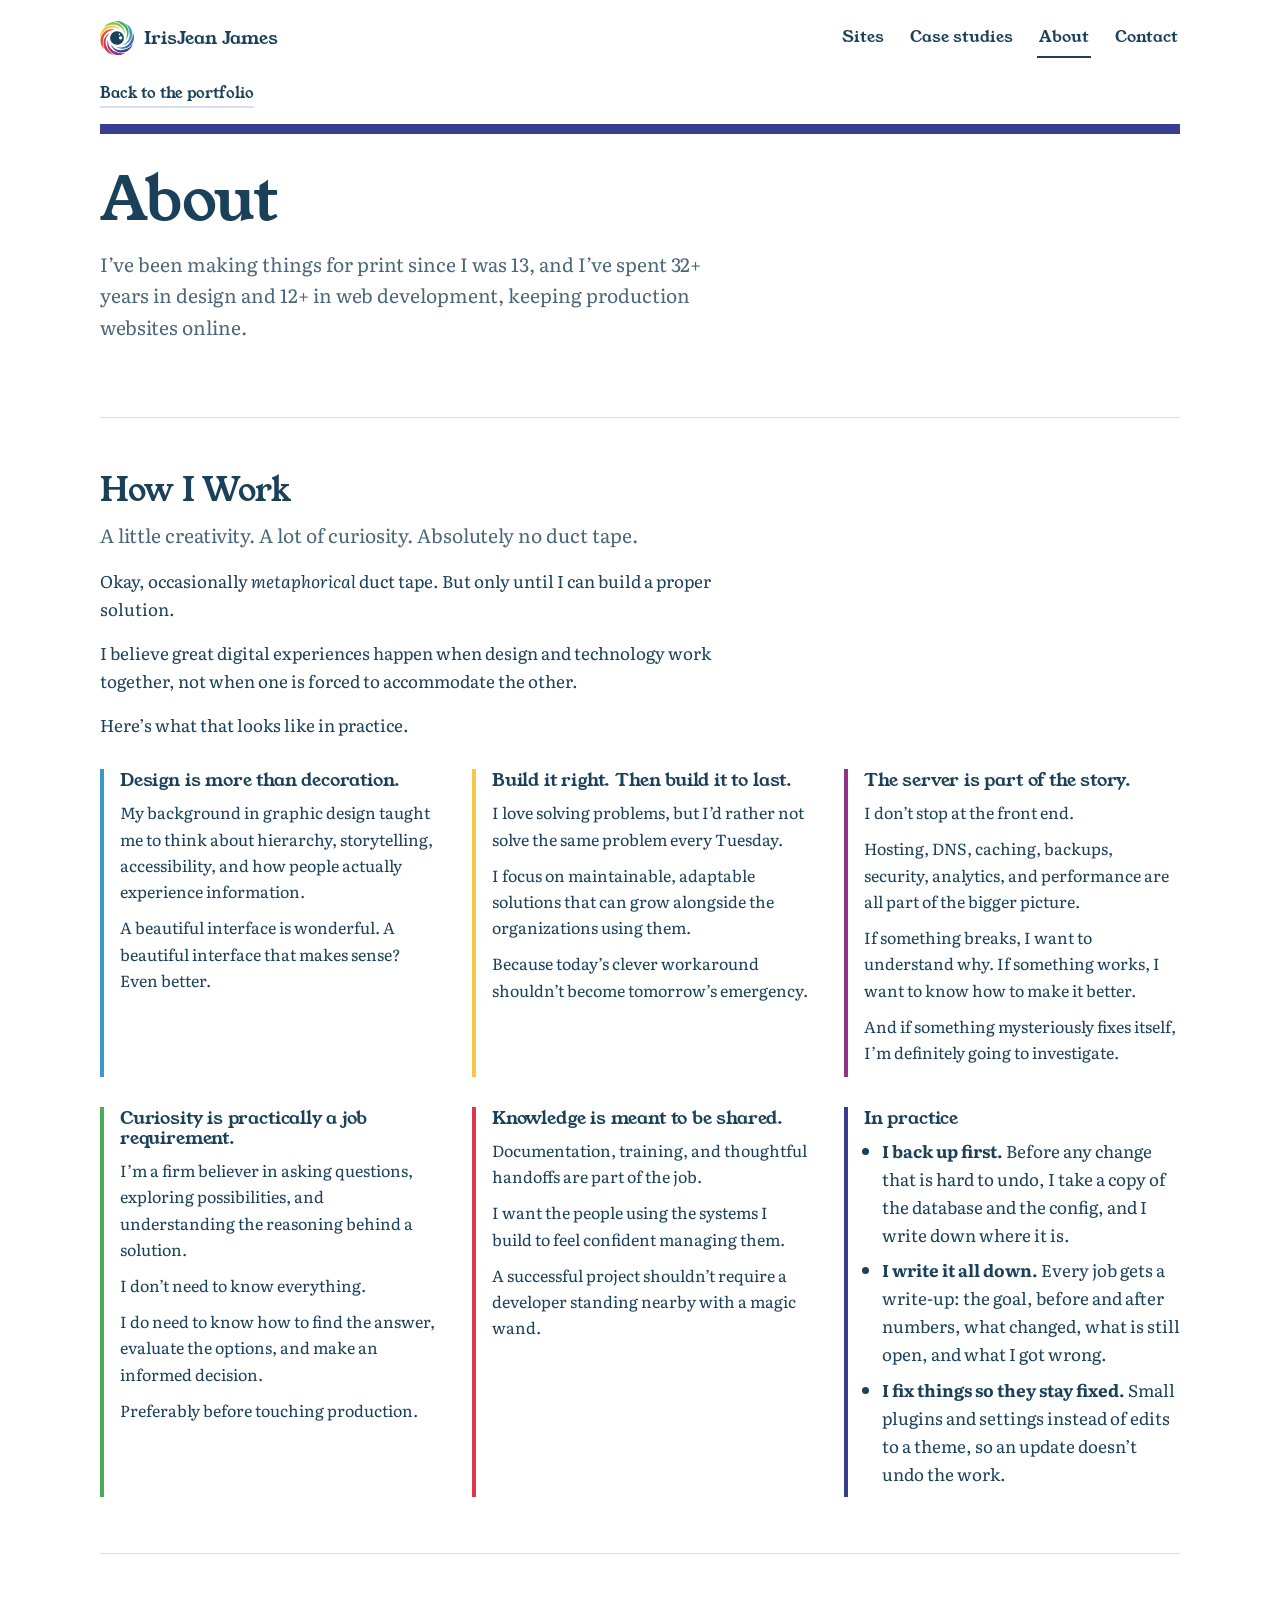
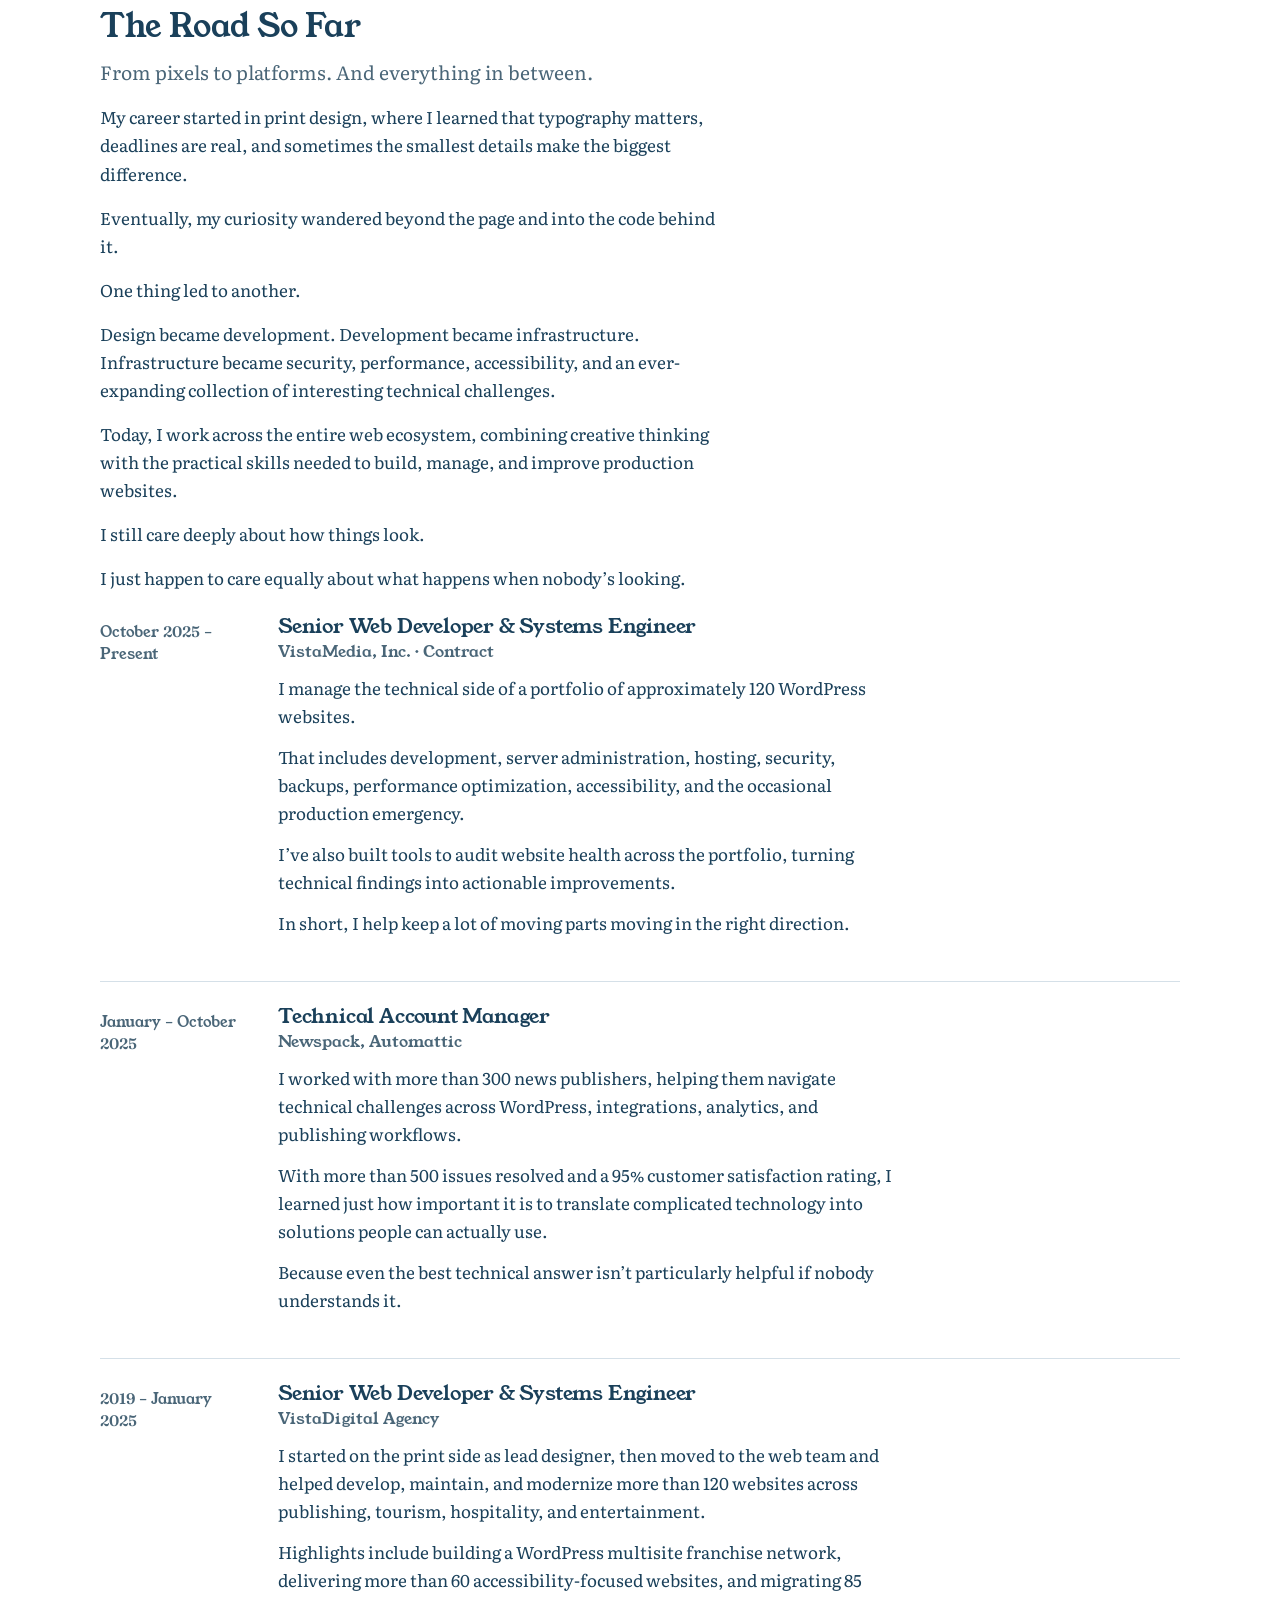
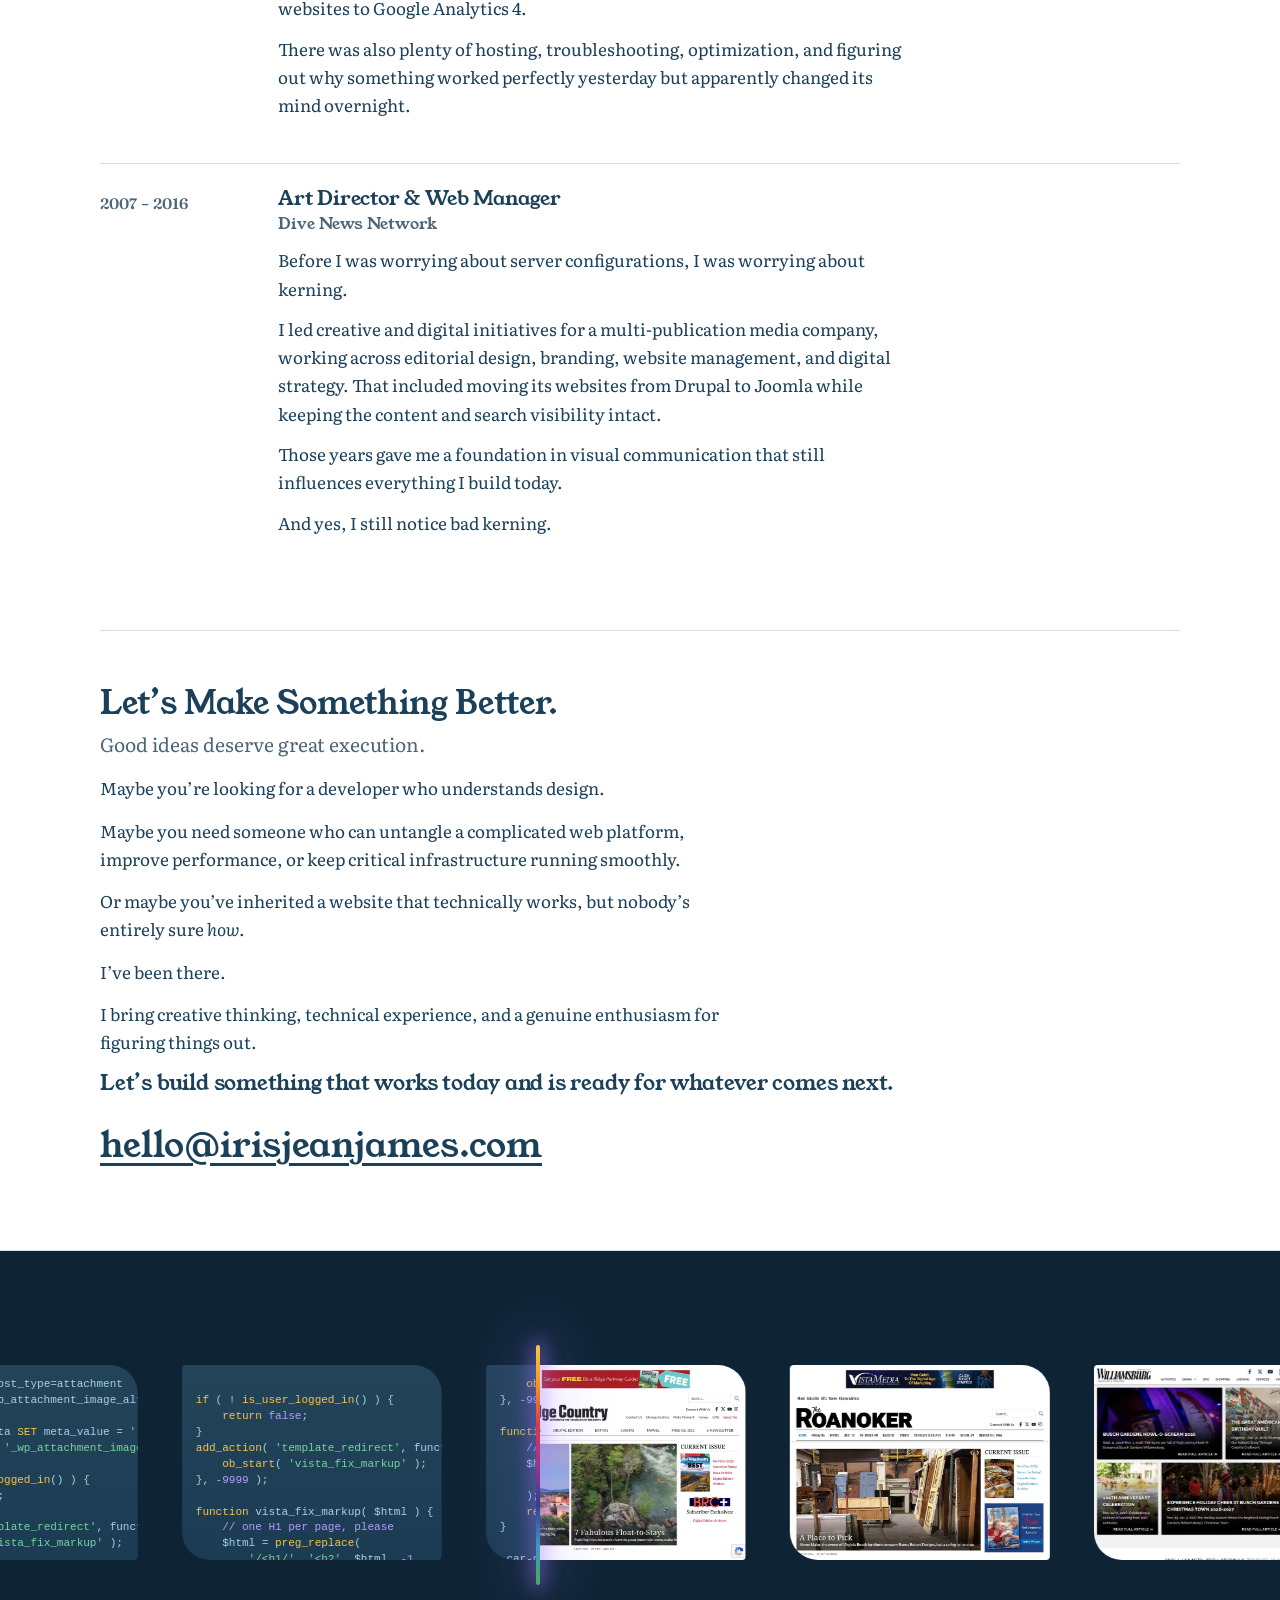
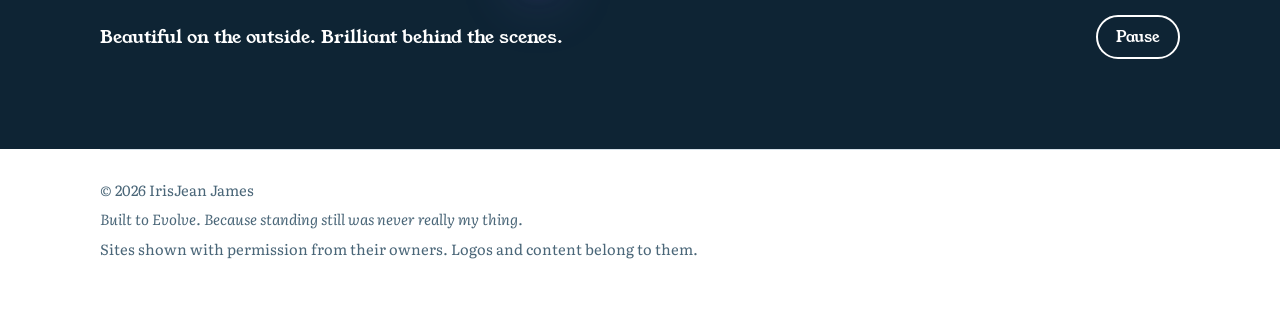
==== about/index.html @ 431369b4 "0.8" ====
<!doctype html>
<html lang="en">
<head>
<meta charset="utf-8">
<meta name="viewport" content="width=device-width,initial-scale=1">
<title>About | IrisJean James</title>
<meta name="description" content="IrisJean James has spent more than 32 years in design and more than 12 in web development. Read how she works and where she’s worked, from newspaper art director to WordPress systems engineer.">
<link rel="icon" href="../assets/logo.svg" type="image/svg+xml">
<link rel="stylesheet" href="../styles.css">
</head>
<body>
<a class="skip" href="#main">Skip to content</a>
<div class="wrap">
  <header class="top">
    <a class="brand" href="../"><img src="../assets/logo.svg" alt="" width="34" height="34">IrisJean James</a>
    <nav class="nav" aria-label="Main">
      <a href="../#work">Sites</a>
      <a href="../#cases">Case studies</a>
      <a href="./" aria-current="page">About</a>
      <a href="#contact">Contact</a>
    </nav>
  </header>
  <main id="main" style="--c:#393d90">
    <a class="crumb" href="../">Back to the portfolio</a>
    <div class="page-hero">
      <h1>About</h1>
      <p class="lede">I’ve been making things for print since I was 13, and I’ve spent 32+ years in design and 12+ in web development, keeping production websites online.</p>
    </div>

    <div class="prose about">
    <section id="how" aria-labelledby="how-h">
      <h2 id="how-h">How I Work</h2>
      <p class="lede">A little creativity. A lot of curiosity. Absolutely no duct tape.</p>
      <p>Okay, occasionally <em>metaphorical</em> duct tape. But only until I can build a proper solution.</p>
      <p>I believe great digital experiences happen when design and technology work together, not when one is forced to accommodate the other.</p>
      <p>Here’s what that looks like in practice.</p>
      <div class="how how-full">
        <div style="--c:#3c98c6"><h3>Design is more than decoration.</h3>
          <p>My background in graphic design taught me to think about hierarchy, storytelling, accessibility, and how people actually experience information.</p>
          <p>A beautiful interface is wonderful. A beautiful interface that makes sense? Even better.</p></div>
        <div style="--c:#f7c848"><h3>Build it right. Then build it to last.</h3>
          <p>I love solving problems, but I’d rather not solve the same problem every Tuesday.</p>
          <p>I focus on maintainable, adaptable solutions that can grow alongside the organizations using them.</p>
          <p>Because today’s clever workaround shouldn’t become tomorrow’s emergency.</p></div>
        <div style="--c:#953189"><h3>The server is part of the story.</h3>
          <p>I don’t stop at the front end.</p>
          <p>Hosting, DNS, caching, backups, security, analytics, and performance are all part of the bigger picture.</p>
          <p>If something breaks, I want to understand why. If something works, I want to know how to make it better.</p>
          <p>And if something mysteriously fixes itself, I’m definitely going to investigate.</p></div>
        <div style="--c:#48ac58"><h3>Curiosity is practically a job requirement.</h3>
          <p>I’m a firm believer in asking questions, exploring possibilities, and understanding the reasoning behind a solution.</p>
          <p>I don’t need to know everything.</p>
          <p>I do need to know how to find the answer, evaluate the options, and make an informed decision.</p>
          <p>Preferably before touching production.</p></div>
        <div style="--c:#d9394f"><h3>Knowledge is meant to be shared.</h3>
          <p>Documentation, training, and thoughtful handoffs are part of the job.</p>
          <p>I want the people using the systems I build to feel confident managing them.</p>
          <p>A successful project shouldn’t require a developer standing nearby with a magic wand.</p></div>
        <div style="--c:#393d90"><h3>In practice</h3>
          <ul><li><strong>I back up first.</strong> Before any change that is hard to undo, I take a copy of the database and the config, and I write down where it is.</li><li><strong>I write it all down.</strong> Every job gets a write-up: the goal, before and after numbers, what changed, what is still open, and what I got wrong.</li><li><strong>I fix things so they stay fixed.</strong> Small plugins and settings instead of edits to a theme, so an update doesn’t undo the work.</li></ul></div>
      </div>
    </section>

    <section id="road" aria-labelledby="road-h">
      <h2 id="road-h">The Road So Far</h2>
      <p class="lede">From pixels to platforms. And everything in between.</p>
      <p>My career started in print design, where I learned that typography matters, deadlines are real, and sometimes the smallest details make the biggest difference.</p>
      <p>Eventually, my curiosity wandered beyond the page and into the code behind it.</p>
      <p>One thing led to another.</p>
      <p>Design became development. Development became infrastructure. Infrastructure became security, performance, accessibility, and an ever-expanding collection of interesting technical challenges.</p>
      <p>Today, I work across the entire web ecosystem, combining creative thinking with the practical skills needed to build, manage, and improve production websites.</p>
      <p>I still care deeply about how things look.</p>
      <p>I just happen to care equally about what happens when nobody’s looking.</p>
      <ol class="exp">
        <li><p class="when">October 2025 – Present</p><div><h3>Senior Web Developer &amp; Systems Engineer</h3><p class="where">VistaMedia, Inc. · Contract</p>
          <p>I manage the technical side of a portfolio of approximately 120 WordPress websites.</p>
          <p>That includes development, server administration, hosting, security, backups, performance optimization, accessibility, and the occasional production emergency.</p>
          <p>I’ve also built tools to audit website health across the portfolio, turning technical findings into actionable improvements.</p>
          <p>In short, I help keep a lot of moving parts moving in the right direction.</p></div></li>
        <li><p class="when">January – October 2025</p><div><h3>Technical Account Manager</h3><p class="where">Newspack, Automattic</p>
          <p>I worked with more than 300 news publishers, helping them navigate technical challenges across WordPress, integrations, analytics, and publishing workflows.</p>
          <p>With more than 500 issues resolved and a 95% customer satisfaction rating, I learned just how important it is to translate complicated technology into solutions people can actually use.</p>
          <p>Because even the best technical answer isn’t particularly helpful if nobody understands it.</p></div></li>
        <li><p class="when">2019 – January 2025</p><div><h3>Senior Web Developer &amp; Systems Engineer</h3><p class="where">VistaDigital Agency</p>
          <p>I started on the print side as lead designer, then moved to the web team and helped develop, maintain, and modernize more than 120 websites across publishing, tourism, hospitality, and entertainment.</p>
          <p>Highlights include building a WordPress multisite franchise network, delivering more than 60 accessibility-focused websites, and migrating 85 websites to Google Analytics 4.</p>
          <p>There was also plenty of hosting, troubleshooting, optimization, and figuring out why something worked perfectly yesterday but apparently changed its mind overnight.</p></div></li>
        <li><p class="when">2007 – 2016</p><div><h3>Art Director &amp; Web Manager</h3><p class="where">Dive News Network</p>
          <p>Before I was worrying about server configurations, I was worrying about kerning.</p>
          <p>I led creative and digital initiatives for a multi-publication media company, working across editorial design, branding, website management, and digital strategy. That included moving its websites from Drupal to Joomla while keeping the content and search visibility intact.</p>
          <p>Those years gave me a foundation in visual communication that still influences everything I build today.</p>
          <p>And yes, I still notice bad kerning.</p></div></li>
      </ol>
    </section>

    <section id="contact" class="contact" aria-labelledby="contact-h">
      <h2 id="contact-h">Let’s Make Something Better.</h2>
      <p class="lede">Good ideas deserve great execution.</p>
      <p>Maybe you’re looking for a developer who understands design.</p>
      <p>Maybe you need someone who can untangle a complicated web platform, improve performance, or keep critical infrastructure running smoothly.</p>
      <p>Or maybe you’ve inherited a website that technically works, but nobody’s entirely sure <em>how</em>.</p>
      <p>I’ve been there.</p>
      <p>I bring creative thinking, technical experience, and a genuine enthusiasm for figuring things out.</p>
      <p class="pull"><strong>Let’s build something that works today and is ready for whatever comes next.</strong></p>
      <a class="mail" href="mailto:hello@irisjeanjames.com">hello@irisjeanjames.com</a>
    </section>
    </div>
  </main>
</div>
<section class="beam" aria-label="Decorative animation: website screenshots turning into code" data-root="../" data-shots="puttputt.com,coastalvirginiamag.com,beacheventsvb.com,virginiabeachhotelassociation.com,oceancity.guide,blueridgecountry.com,theroanoker.com,gowilliamsburg.com">
  <div class="beam-stage" id="beam-stage" aria-hidden="true">
    <canvas id="beam-sparks"></canvas>
    <div class="beam-line" id="beam-line"></div>
  </div>
  <div class="beam-caption">
    <p>Beautiful on the outside. Brilliant behind the scenes.</p>
    <button type="button" id="beam-pp" aria-label="Pause the animation">Pause</button>
  </div>
</section>
<div class="wrap">
  <footer>
    <p>&copy; 2026 IrisJean James</p>
    <p class="closing">Built to Evolve. Because standing still was never really my thing.</p>
    <p>Sites shown with permission from their owners. Logos and content belong to them.</p>
  </footer>
</div>
<script src="../beam.js"></script>
</body>
</html>
---- styles.css ----
@font-face{font-family:"Fraunces";font-style:normal;font-weight:100 900;font-display:swap;src:url("assets/fonts/fraunces.woff2") format("woff2");unicode-range:U+0030-0039,U+002B}
@font-face{font-family:"Young Serif";font-style:normal;font-weight:100 900;font-display:swap;src:url("assets/fonts/young-serif-latin-400-normal.woff2") format("woff2");unicode-range:U+0000-002A,U+002C-002F,U+003A-FFFF}
@font-face{font-family:"Literata";font-style:normal;font-weight:200 900;font-display:swap;src:url("assets/fonts/literata.woff2") format("woff2")}
@font-face{font-family:"Literata";font-style:italic;font-weight:200 900;font-display:swap;src:url("assets/fonts/literata-italic.woff2") format("woff2")}
:root{
  --ink:#1a405a;
  --ink-soft:#4a6678;
  --paper:#ffffff;
  --mist:#eef3f7;
  --line:#d5e0e8;
  --focus:#393d90;
  --max:1120px;
  --display:"Young Serif","Fraunces",Georgia,"Times New Roman",serif;
  --text:"Literata",Georgia,"Times New Roman",serif;
}
*{box-sizing:border-box}
html{scroll-behavior:smooth}
body{margin:0;background:var(--paper);color:var(--ink);font-family:var(--text);font-size:1.0625rem;line-height:1.65}
img,svg{display:block;max-width:100%}
a{color:inherit}
:focus-visible{outline:3px solid var(--focus);outline-offset:3px;border-radius:4px}
.wrap{max-width:var(--max);margin:0 auto;padding:0 20px}
.skip{position:absolute;left:-999px;top:8px;background:var(--ink);color:#fff;padding:8px 14px;border-radius:6px;z-index:10}
.skip:focus{left:8px}

h1,h2,h3{font-family:var(--display);line-height:1.08;letter-spacing:-.01em;margin:0;font-weight:700;font-variation-settings:"opsz" 36}
h1{font-size:clamp(2.3rem,5.4vw,4rem);line-height:1.04}
h2{font-size:clamp(1.8rem,3.6vw,2.6rem);margin-bottom:.6rem}
h3{font-size:1.35rem;letter-spacing:-.01em;font-weight:600}
p{margin:0 0 1rem;max-width:62ch}
.lede{font-size:1.2rem;color:var(--ink-soft)}

.top{display:flex;align-items:center;justify-content:space-between;gap:16px;padding:18px 0}
.brand{display:flex;align-items:center;gap:10px;text-decoration:none;font-family:var(--display);font-weight:700;font-size:1.15rem}
.brand img{width:34px;height:34px}
.nav{display:flex;gap:22px;font-family:var(--display);font-weight:500;font-size:1rem}
.nav a{text-decoration:none;padding:6px 2px;border-bottom:2px solid transparent}
.nav a:hover{border-bottom-color:var(--ink)}

.hero{display:grid;grid-template-columns:1.1fr .9fr;gap:40px;align-items:center;padding:36px 0 72px}
.hero p{margin-top:1.2rem}
.hero .actions{display:flex;flex-wrap:wrap;gap:12px;margin-top:1.6rem}
.btn{font-family:var(--display);font-weight:600;text-decoration:none;padding:12px 20px;border-radius:999px;border:2px solid var(--ink);display:inline-block}
.btn.solid{background:var(--ink);color:#fff}
.btn:hover{background:var(--mist);color:var(--ink)}
.btn.solid:hover{background:var(--mist);color:var(--ink)}
.iris{width:100%;max-width:440px;margin-left:auto}
.iris svg{width:100%;height:auto;overflow:visible}
#petals{transform-box:fill-box;transform-origin:center;animation:bloom 1.2s cubic-bezier(.2,.8,.2,1) both}
#pupil{transition:transform .14s ease-out}
@keyframes bloom{from{transform:rotate(-38deg) scale(.86);opacity:0}to{transform:none;opacity:1}}

section{padding:64px 0;border-top:1px solid var(--line)}
.sec-head{margin-bottom:28px}

.filters{display:flex;flex-wrap:wrap;gap:8px;margin:0 0 22px;padding:0;list-style:none}
.chip{font:600 .95rem var(--display);display:inline-flex;align-items:center;gap:8px;padding:8px 14px;border-radius:999px;border:1.5px solid var(--line);background:var(--paper);color:var(--ink);cursor:pointer}
.chip:hover{border-color:var(--ink)}
.chip[aria-pressed="true"]{background:var(--ink);border-color:var(--ink);color:#fff}
.chip .dot{width:12px;height:12px;border-radius:50%;background:var(--c,var(--ink));border:1.5px solid #fff}
.chip .n{font-weight:400;opacity:.85}
.count{color:var(--ink-soft);font-size:.95rem;margin:0 0 14px}

.wall{display:grid;grid-template-columns:repeat(auto-fill,minmax(210px,1fr));gap:16px;margin:0;padding:0;list-style:none}
.tile{display:block;text-decoration:none;border:1px solid var(--line);border-radius:14px;overflow:hidden;background:var(--paper);transition:border-color .15s,transform .15s}
.tile:hover{border-color:var(--ink);transform:translateY(-2px)}
.shot{position:relative;aspect-ratio:4/3;background:color-mix(in srgb,var(--c) 14%,#fff);display:grid;place-items:center;overflow:hidden}
.shot img{position:absolute;inset:0;width:100%;height:100%;object-fit:cover;object-position:top}
.petal{width:46%;aspect-ratio:1;background:var(--c);border-radius:0 100% 0 100%;display:grid;place-items:center;transform:rotate(var(--r,0deg));font:700 2.2rem var(--display);color:#fff}
.petal span{transform:rotate(calc(var(--r,0deg) * -1))}
.petal.dark{color:var(--ink)}
.meta{padding:10px 14px 13px}
.meta b{display:block;font:600 1rem var(--display);overflow-wrap:anywhere}
.meta small{display:flex;align-items:center;gap:6px;color:var(--ink-soft);font-size:.88rem}
.meta .dot{width:9px;height:9px;border-radius:50%;background:var(--c)}
.note{margin-top:22px;font-size:.92rem;color:var(--ink-soft)}

.case{display:grid;grid-template-columns:1fr 1fr;gap:44px;padding:8px 0 24px}
.case + .case{border-top:1px dashed var(--line);margin-top:28px;padding-top:36px}
.case h3{margin-bottom:.4rem}
.case .kind{display:flex;align-items:center;gap:8px;color:var(--ink-soft);font-size:.95rem;margin-bottom:.8rem}
.case .kind .dot{width:11px;height:11px;border-radius:50%;background:var(--c)}
.case ul{padding-left:1.1rem;margin:0 0 1rem;max-width:60ch}
.case li{margin-bottom:.4rem}
.bars{background:var(--mist);border-radius:16px;padding:22px}
.bars h4{font:600 1rem var(--display);margin:0 0 14px}
.row{margin-bottom:16px}
.row:last-of-type{margin-bottom:6px}
.row .lab{display:flex;justify-content:space-between;font:500 .95rem var(--display);margin-bottom:5px}
.track{height:12px;background:#fff;border-radius:999px;position:relative;overflow:hidden;margin-bottom:4px}
.track i{position:absolute;left:0;top:0;bottom:0;border-radius:999px}
.track .before{background:#b8c6d1;width:var(--b)}
.track .after{background:var(--c);width:var(--a)}
.legend{display:flex;gap:16px;font-size:.88rem;color:var(--ink-soft);margin-top:12px}
.legend span::before{content:"";display:inline-block;width:10px;height:10px;border-radius:50%;margin-right:6px;background:#b8c6d1}
.legend span+span::before{background:var(--c)}
.fine{font-size:.88rem;color:var(--ink-soft);margin:12px 0 0}

.how{display:grid;grid-template-columns:repeat(auto-fit,minmax(240px,1fr));gap:20px;margin-top:8px}
.how div{border-left:4px solid var(--c);padding:2px 0 2px 16px}
.how h3{font-size:1.15rem;margin-bottom:.3rem}
.how p{font-size:1rem;margin:0}

.contact{text-align:left}
.contact a.mail{font:700 clamp(1.4rem,3.5vw,2.2rem) var(--display);text-decoration-thickness:3px;text-underline-offset:6px}
footer{padding:28px 0 48px;color:var(--ink-soft);font-size:.92rem;border-top:1px solid var(--line)}
footer p{max-width:none;margin:0 0 .3rem}

@media (max-width:800px){
  .hero{grid-template-columns:1fr;padding-bottom:48px}
  .iris{max-width:300px;margin:8px auto 0;order:-1}
  .case{grid-template-columns:1fr;gap:22px}
  .nav{gap:14px;font-size:.95rem}
  section{padding:48px 0}
}
@media (prefers-reduced-motion:reduce){
  html{scroll-behavior:auto}
  #petals{animation:none}
  #pupil,.tile{transition:none}
}
.nav a{white-space:nowrap}
@media (max-width:800px){
  .top{flex-wrap:wrap;row-gap:6px}
}

.crumb{display:inline-block;font:500 .95rem var(--display);text-decoration:none;border-bottom:2px solid var(--line);padding-bottom:2px;margin:6px 0 0}
.crumb:hover{border-bottom-color:var(--ink)}
.page-hero{border-top:10px solid var(--c);padding:34px 0 38px;margin-top:16px}
.page-hero h1{font-size:clamp(2.2rem,5.2vw,3.8rem);max-width:18ch}
.page-hero .lede{margin-top:1rem;max-width:58ch}
.facts{display:grid;grid-template-columns:repeat(auto-fit,minmax(240px,1fr));gap:18px 36px;margin:0 0 8px;padding:22px 0;border-top:1px solid var(--line);border-bottom:1px solid var(--line)}
.facts dt{font:600 .95rem var(--display);color:var(--ink-soft);margin:0 0 2px}
.facts dd{margin:0;font-size:1rem;line-height:1.5}
.prose{padding:8px 0 24px}
.prose section{padding:34px 0 0;border:0}
.prose h2{font-size:clamp(1.5rem,3vw,2rem);margin-bottom:.7rem}
.prose ul{padding-left:1.2rem;max-width:62ch}
.prose li{margin-bottom:.45rem}
.prose .bars{margin:22px 0}
table.grades{width:100%;border-collapse:collapse;margin:18px 0 6px;font-size:1rem}
table.grades caption{text-align:left;font:600 1rem var(--display);padding-bottom:8px}
table.grades th,table.grades td{padding:9px 10px;text-align:left;border-bottom:1px solid var(--line)}
table.grades th{font:600 .95rem var(--display);color:var(--ink-soft)}
table.grades td.n,table.grades th.n{text-align:right;font-variant-numeric:tabular-nums}
.tiles{display:grid;grid-template-columns:repeat(auto-fill,minmax(200px,1fr));gap:14px;margin:18px 0 0;padding:0;list-style:none}
.pager{display:flex;justify-content:space-between;gap:20px;flex-wrap:wrap;margin:48px 0 0;padding-top:24px;border-top:1px solid var(--line);font:600 1.05rem var(--display)}
.pager a{text-decoration:none;border-bottom:2px solid var(--line)}
.pager a:hover{border-bottom-color:var(--ink)}
.casecards{display:grid;grid-template-columns:repeat(auto-fit,minmax(300px,1fr));gap:20px}
.casecard{display:block;text-decoration:none;border:1px solid var(--line);border-top:10px solid var(--c);border-radius:14px;padding:22px 22px 24px;background:var(--paper);transition:border-color .15s,transform .15s}
.casecard:hover{border-color:var(--ink);border-top-color:var(--c);transform:translateY(-2px)}
.casecard h3{font-size:1.5rem;margin:.3rem 0 .6rem}
.casecard p{margin:0 0 .9rem;max-width:none}
.casecard .go{font:600 1rem var(--display);border-bottom:2px solid var(--c);padding-bottom:1px}
.casecard .kind{display:flex;align-items:center;gap:8px;color:var(--ink-soft);font-size:.95rem}
.casecard .kind .dot{width:11px;height:11px;border-radius:50%;background:var(--c)}
@media (prefers-reduced-motion:reduce){.casecard{transition:none}}
.prose ul.tiles{max-width:none;padding-left:0}
h1,h2{font-variation-settings:"opsz" 36}

/* Screenshot tiles: leaf crop that grows into a squircle on hover */
.tile .shot{margin:10px 10px 0;border-radius:4px 64px 4px 64px;transition:border-radius .4s cubic-bezier(.2,.8,.2,1)}
.tile:hover .shot,.tile:focus-visible .shot{border-radius:30px}
@supports (corner-shape:squircle){
  .tile:hover .shot,.tile:focus-visible .shot{corner-shape:squircle;border-radius:44px}
}
@media (prefers-reduced-motion:reduce){.tile .shot{transition:none}}

/* At-a-glance numbers (home hero) */
.stats{display:grid;grid-template-columns:repeat(auto-fit,minmax(130px,1fr));gap:14px 22px;margin:2rem 0 0;padding:1.2rem 0 0;border-top:1px solid var(--line);list-style:none;max-width:560px}
.stats b{display:block;font:700 clamp(1.7rem,3.2vw,2.3rem)/1 var(--display);font-variation-settings:"opsz" 36;letter-spacing:-.01em}
.stats span{display:block;margin-top:.3rem;font-size:.9rem;line-height:1.3;color:var(--ink-soft)}

/* Experience */
.exp{list-style:none;margin:8px 0 0;padding:0}
.exp li{display:grid;grid-template-columns:150px 1fr;gap:6px 28px;padding:22px 0;border-top:1px solid var(--line)}
.exp li:first-child{border-top:0;padding-top:8px}
.exp .when{margin:0;font:600 .95rem var(--display);color:var(--ink-soft);padding-top:.3rem}
.exp h3{font-size:1.25rem;margin:0}
.exp .where{margin:.15rem 0 .6rem;font:500 1rem var(--display);color:var(--ink-soft)}
.exp p:last-child{margin:0;max-width:64ch}
@media (max-width:800px){.exp li{grid-template-columns:1fr}}
.hero>*{min-width:0}
@media (max-width:800px){.nav{flex-wrap:wrap;row-gap:2px}}
.stats{grid-template-columns:repeat(4,1fr);max-width:600px}
@media (max-width:560px){.stats{grid-template-columns:repeat(2,1fr)}}

/* Centered card text */
.meta{text-align:center}
.meta small{justify-content:center}
.casecard{text-align:center}
.casecard .kind{justify-content:center}

/* Home hero copy, About page, markdown extras */
.sr{position:absolute;width:1px;height:1px;overflow:hidden;clip:rect(0 0 0 0);white-space:nowrap}
code{font-family:ui-monospace,SFMono-Regular,Menlo,monospace;font-size:.88em;background:var(--mist);padding:.1em .35em;border-radius:5px}
.hero .eyebrow{margin:0 0 .8rem;font:600 .9rem var(--display);letter-spacing:.09em;text-transform:uppercase;color:var(--ink-soft)}
.hero .tagline{margin:.7rem 0 0;font:500 clamp(1.25rem,2.4vw,1.7rem)/1.25 var(--display);color:var(--ink-soft);max-width:30ch}
.hero .hero-copy{margin-top:1.5rem}
.hero .hero-copy p{margin:0 0 .85rem}
.hero .hero-copy p:first-child{font:600 1.15rem var(--display)}
.pull{font:650 1.3rem/1.25 var(--display);letter-spacing:-.01em}
.hero .stats-note{margin:1rem 0 0;font-size:.95rem;color:var(--ink-soft)}
.stats{max-width:640px}
p.sub{font:500 1.2rem/1.3 var(--display);color:var(--ink-soft)}
.sec-head p.sub{margin-top:.2rem}
.sec-head .lede+p{margin-top:.8rem}
.casecard p{font-size:1rem;margin:0 auto .8rem}
.casecard p.tag{font:600 1.1rem/1.3 var(--display);margin-bottom:.9rem}
.more{margin-top:26px}
.how p{margin:0 0 .6rem}
.how-full{grid-template-columns:repeat(auto-fit,minmax(300px,1fr));gap:30px 36px;margin-top:30px}
.how-full h3{margin-bottom:.5rem}
.how-full ul{padding-left:1.1rem;margin:0}
.nav a[aria-current]{border-bottom-color:var(--ink)}
footer .closing{font-style:italic}
.prose.about section{padding:56px 0 0;margin-top:56px;border-top:1px solid var(--line)}
.prose.about section:first-child{margin-top:12px}
.prose.about .exp li{padding:24px 0}
.prose.about .exp li:first-child{padding-top:8px}
.prose.about .exp li>div p{margin:0 0 .8rem}
.prose.about .exp .where{margin:.15rem 0 .7rem}
.prose .contact h2{margin-bottom:.4rem}
.contact p{margin-bottom:.9rem}
.contact .mail{display:inline-block;margin-top:.6rem}
@media (max-width:600px){table.grades{display:block;overflow-x:auto;max-width:100%}}

/* Figures and buttons inside case studies */
.prose .actions{display:flex;flex-wrap:wrap;gap:12px;margin:18px 0 26px}
.fig.cover img{border-radius:4px 28px 4px 28px}
.fig.cover:hover img{border-radius:14px}
.figs{display:grid;grid-template-columns:repeat(auto-fill,minmax(300px,1fr));gap:26px 22px;margin:26px 0 8px;align-items:start}
.fig{margin:0}
.fig img{width:100%;height:auto;border-radius:4px 64px 4px 64px;border:1px solid var(--line);transition:border-radius .4s cubic-bezier(.2,.8,.2,1)}
.fig:hover img{border-radius:30px}
@supports (corner-shape:squircle){.fig:hover img{corner-shape:squircle;border-radius:44px}}
.fig figcaption{margin-top:.6rem;font-size:.92rem;line-height:1.4;color:var(--ink-soft);text-align:center}
@media (prefers-reduced-motion:reduce){.fig img{transition:none}}

/* carousel */

.car-wrap{position:relative;margin-top:1.4rem}
.car-stage{position:relative;aspect-ratio:16/9;min-height:440px;max-height:640px;width:100%;overflow:hidden;background:var(--ink);border-radius:4px 64px 4px 64px;isolation:isolate}
.car-slide{position:absolute;inset:0;visibility:hidden;opacity:0;transition:opacity .8s ease,visibility 0s linear .8s}
.car-slide.on{visibility:visible;opacity:1;transition:opacity .8s ease,visibility 0s}
.car-slide img{position:absolute;inset:0;width:100%;height:100%;object-fit:cover;object-position:top left;transform:scale(1.06);transition:transform 6s ease-out}
.car-slide.on img{transform:scale(1)}
.car-slide::after{content:"";position:absolute;inset:0;background:linear-gradient(90deg,rgba(14,36,52,.78) 0%,rgba(14,36,52,.35) 42%,rgba(14,36,52,0) 70%)}

.car-panel{position:absolute;z-index:2;left:clamp(16px,3vw,40px);bottom:clamp(16px,3vw,40px);width:min(460px,calc(100% - 32px));background:#16384f;color:#fff;border-radius:4px 40px 4px 40px;padding:26px 28px 24px;box-shadow:0 18px 40px rgba(14,36,52,.35)}
.car-panel .car-kick{font-size:.85rem;letter-spacing:.08em;text-transform:uppercase;margin:0 0 .5rem;color:#cfe3f0}
.car-panel h3{font-size:clamp(1.35rem,2.4vw,1.8rem);line-height:1.12;color:#fff;margin-bottom:.6rem}
.car-panel p.car-d{margin:0 0 1.1rem;font-size:1rem;line-height:1.55;color:#fff}
.car-panel .car-row{display:flex;flex-wrap:wrap;gap:10px}
.car-panel .btn{border-color:#fff;color:#fff;padding:10px 18px;font-size:.95rem}
.car-panel .btn.solid{background:#fff;color:#16384f}
.car-panel .btn:hover{background:var(--mist);color:#16384f}

.car-thumbs{position:absolute;z-index:2;right:clamp(12px,2vw,28px);top:50%;transform:translateY(-50%);width:270px;display:flex;flex-direction:column;gap:6px;margin:0;padding:10px;list-style:none;background:rgba(14,36,52,.84);backdrop-filter:blur(6px);border-radius:4px 34px 4px 34px}
.car-thumbs li{position:relative;z-index:1;margin:0}
.car-thumbs li.car-hl-li{position:absolute;inset:0;z-index:0;pointer-events:none}
.car-hl{position:absolute;left:0;top:0;width:0;height:0;background:#fff;border-top:5px solid var(--c,#fff);border-radius:4px 24px 4px 24px;box-shadow:0 6px 26px 6px rgba(0,0,0,.25);opacity:0;transition:transform .35s cubic-bezier(.4,0,.2,1),width .35s,height .35s,opacity .25s,border-color .35s}
.car-hl.on{opacity:1}
.car-thumbs button{display:flex;align-items:center;gap:12px;width:100%;padding:8px;border:0;background:transparent;color:#fff;text-align:left;cursor:pointer;border-radius:4px 20px 4px 20px;font:600 .98rem/1.2 var(--display);transition:color .3s}
.car-thumbs button img{width:76px;height:57px;flex:none;object-fit:cover;object-position:top left;border-radius:4px 14px 4px 14px}
.car-thumbs li.hot button{color:#16384f}
.car-thumbs button:focus-visible{outline:3px solid #fff;outline-offset:-3px}
.car-thumbs li.hot button:focus-visible{outline-color:#393d90}

.car-bar{display:flex;align-items:center;gap:14px;margin-top:16px}
.car-bar button{font-family:var(--display);font-weight:600;font-size:.95rem;color:var(--ink);background:#fff;border:2px solid var(--ink);border-radius:999px;min-width:44px;min-height:44px;padding:0 16px;cursor:pointer}
.car-bar button:hover{background:var(--mist)}
.car-count{font-family:var(--display);font-variant-numeric:lining-nums;min-width:4.5ch}
.car-prog{flex:1;height:6px;background:var(--line);border-radius:6px;overflow:hidden}
.car-prog i{display:block;height:100%;width:0;background:var(--ink)}
.car-prog i.run{animation:carfill var(--dur,7s) linear forwards}
@keyframes carfill{to{width:100%}}

@media (max-width:800px){
  .car-stage{aspect-ratio:auto;min-height:0;max-height:none;height:auto;border-radius:4px 40px 4px 40px;background:#16384f}
  .car-slide{position:relative;display:none;visibility:visible;opacity:1}
  .car-slide.on{display:block}
  .car-slide img{position:relative;height:auto;aspect-ratio:4/3;transform:none}
  .car-slide::after{display:none}
  .car-panel{position:relative;left:auto;bottom:auto;width:auto;border-radius:0;box-shadow:none;padding:22px 20px}
  .car-thumbs{position:relative;right:auto;top:auto;transform:none;flex-direction:row;gap:2px;padding:6px 10px 20px;justify-content:center;width:auto;background:transparent;backdrop-filter:none;border-radius:0}
  .car-thumbs button{width:auto;padding:6px;border-radius:4px 12px 4px 12px}
  .car-thumbs button img{width:46px;height:35px}
  .car-rail-name{display:none}
  .car-hl{border-radius:4px 14px 4px 14px}
  .car-panel .car-row{flex-direction:column}
  .car-panel .btn{text-align:center}
}
@media (prefers-reduced-motion:reduce){
  .car-hl,.car-thumbs button{transition:none}
  .car-slide,.car-slide.on{transition:none}
  .car-slide img,.car-slide.on img{transition:none;transform:none}
  .car-prog i.run{animation:none}
}

/* footer beam */
.beam{position:relative;background:#0e2434;color:#fff;overflow:hidden;margin-top:56px}
.beam-stage{position:relative;height:300px;max-width:1600px;margin:0 auto}
.beam-tile{position:absolute;top:50px;left:0;width:260px;height:195px;border-radius:4px 28px 4px 28px;overflow:hidden;will-change:transform;background:#16384f}
.beam-face,.beam-code{position:absolute;inset:0}
.beam-face img{width:100%;height:100%;object-fit:cover;object-position:top left}
.beam-code{background:linear-gradient(180deg,rgba(255,255,255,.06),rgba(255,255,255,.02));padding:12px 14px;font:11px/1.45 ui-monospace,SFMono-Regular,Menlo,Consolas,monospace;white-space:pre;color:#a8d4ee;overflow:hidden}
.beam-code b{color:#f7c948;font-weight:400}
.beam-code i{color:#b5a1ff;font-style:normal}
.beam-code u{color:#7ad7a1;text-decoration:none}
.beam-line{position:absolute;top:30px;bottom:30px;width:4px;margin-left:-2px;border-radius:4px;background:linear-gradient(180deg,#f7c948,#f7941d,#d9394f,#a0338f,#393d90,#3c98c6,#48ac58);box-shadow:0 0 18px 4px rgba(155,120,255,.55),0 0 60px 14px rgba(155,120,255,.25)}
#beam-sparks{position:absolute;inset:0;width:100%;height:100%;pointer-events:none}
.beam-caption{position:relative;z-index:2;max-width:var(--max);margin:0 auto;padding:0 20px 26px;display:flex;align-items:center;justify-content:space-between;gap:18px;flex-wrap:wrap}
.beam-caption p{margin:0;font-family:var(--display);font-size:1.15rem;color:#fff;max-width:none}
.beam-caption button{font-family:var(--display);font-weight:600;font-size:.95rem;color:#fff;background:transparent;border:2px solid #fff;border-radius:999px;min-height:44px;padding:0 18px;cursor:pointer}
.beam-caption button:hover{background:#fff;color:#0e2434}
@media (max-width:700px){
  .beam-stage{height:230px}
  .beam-tile{width:170px;height:128px;top:40px;border-radius:4px 20px 4px 20px}
  .beam-code{font-size:8px;padding:8px 9px}
}
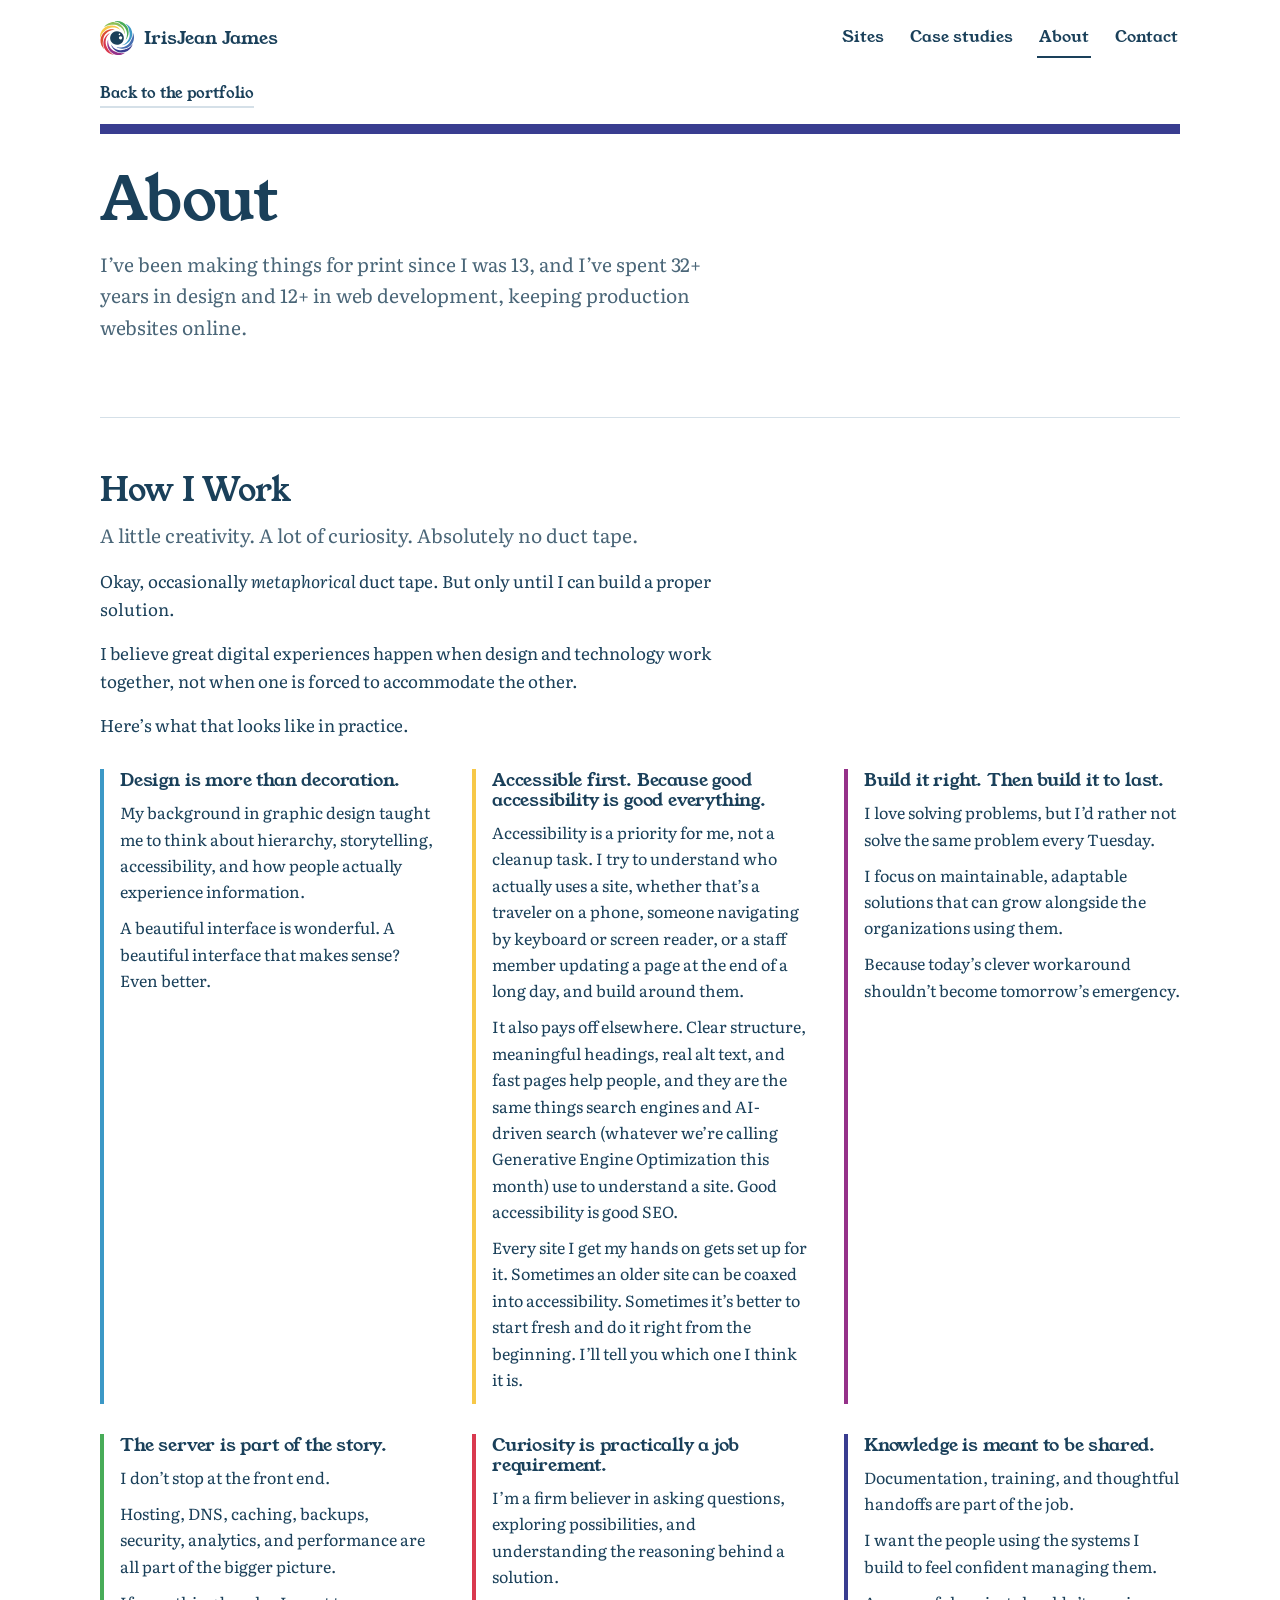
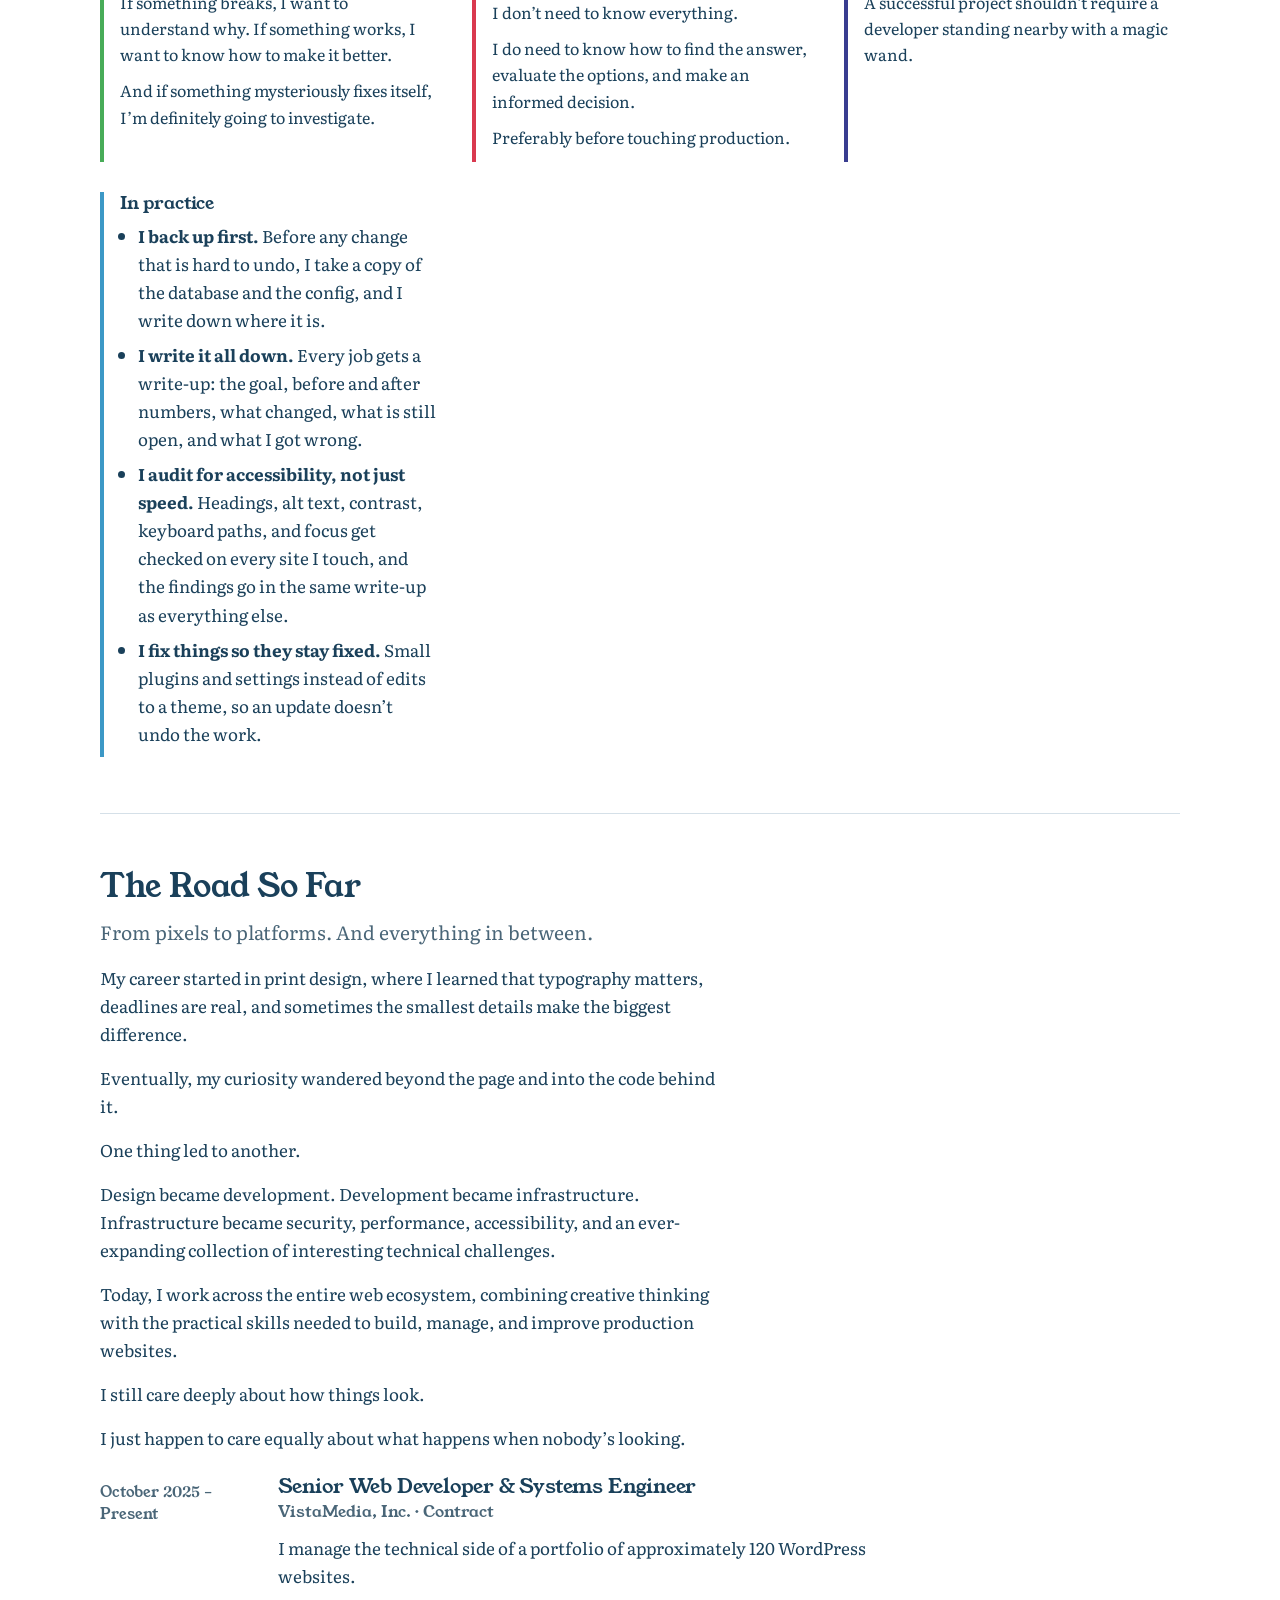
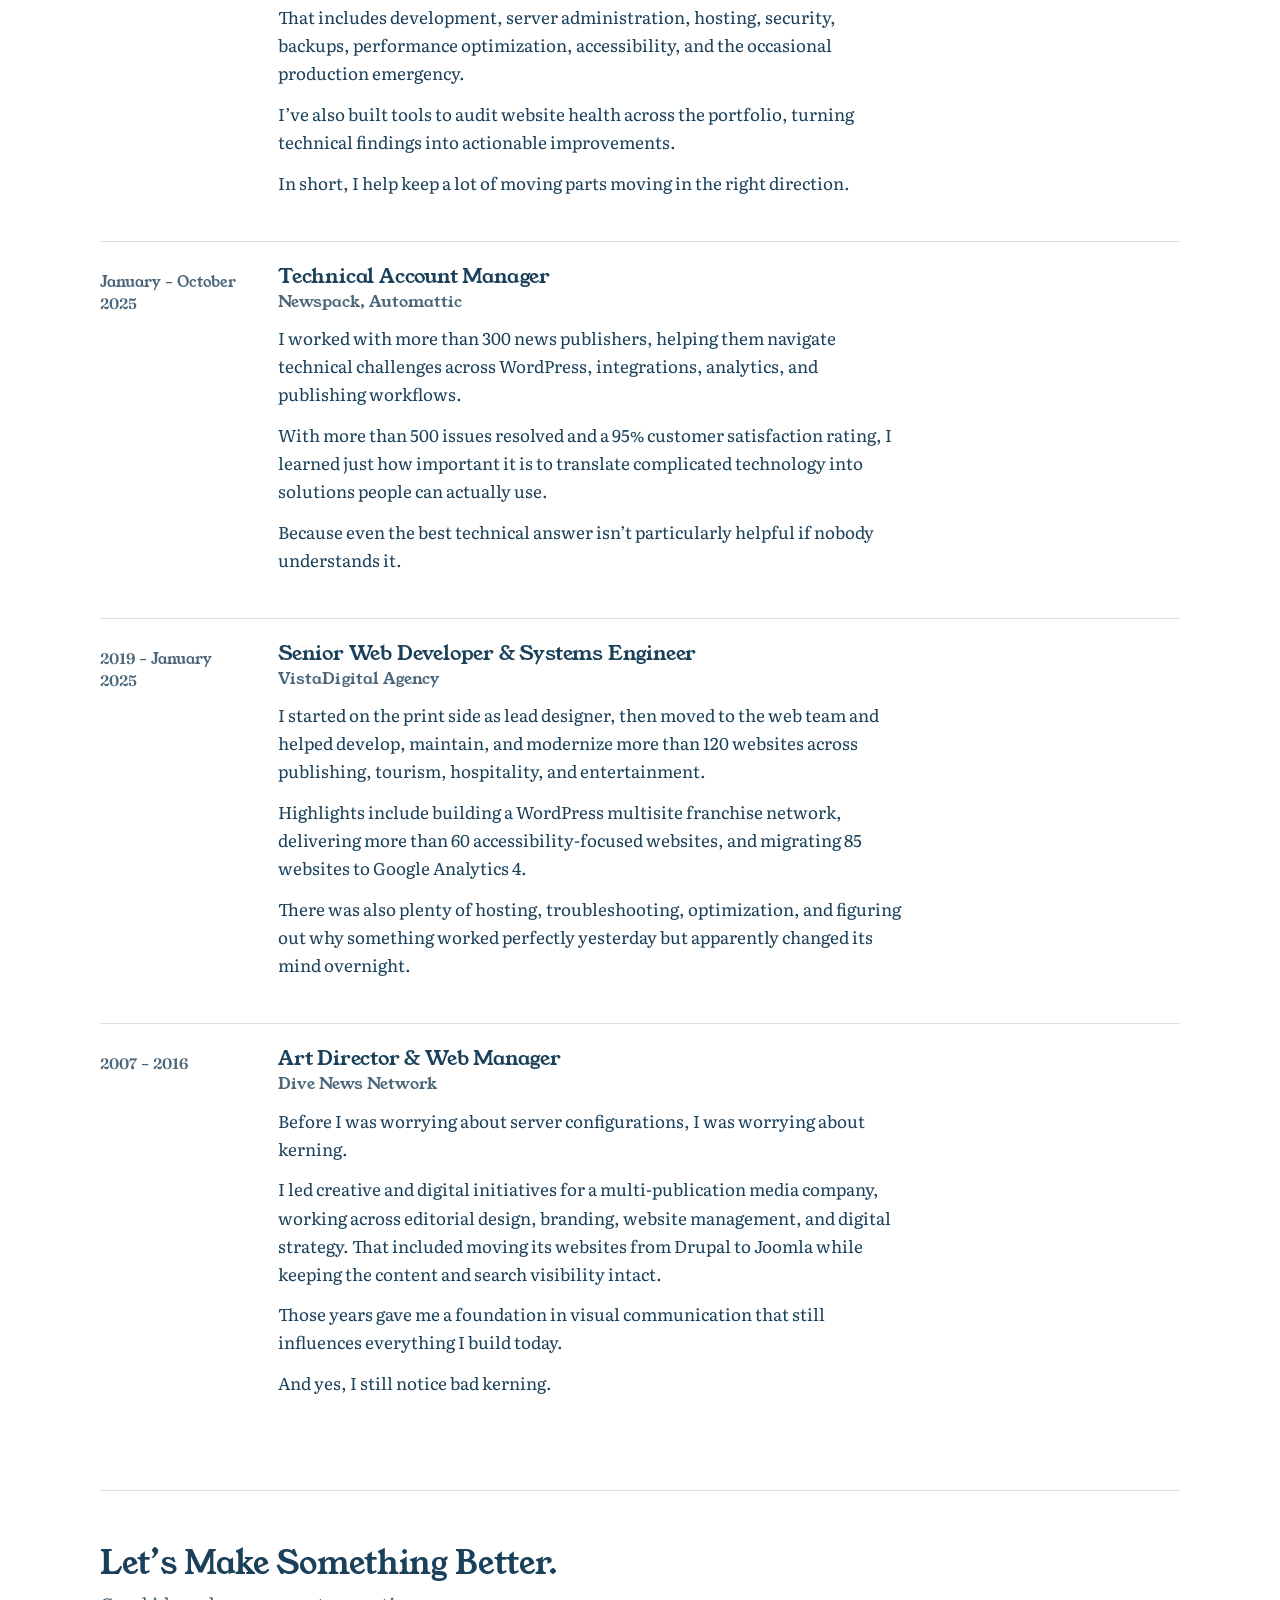
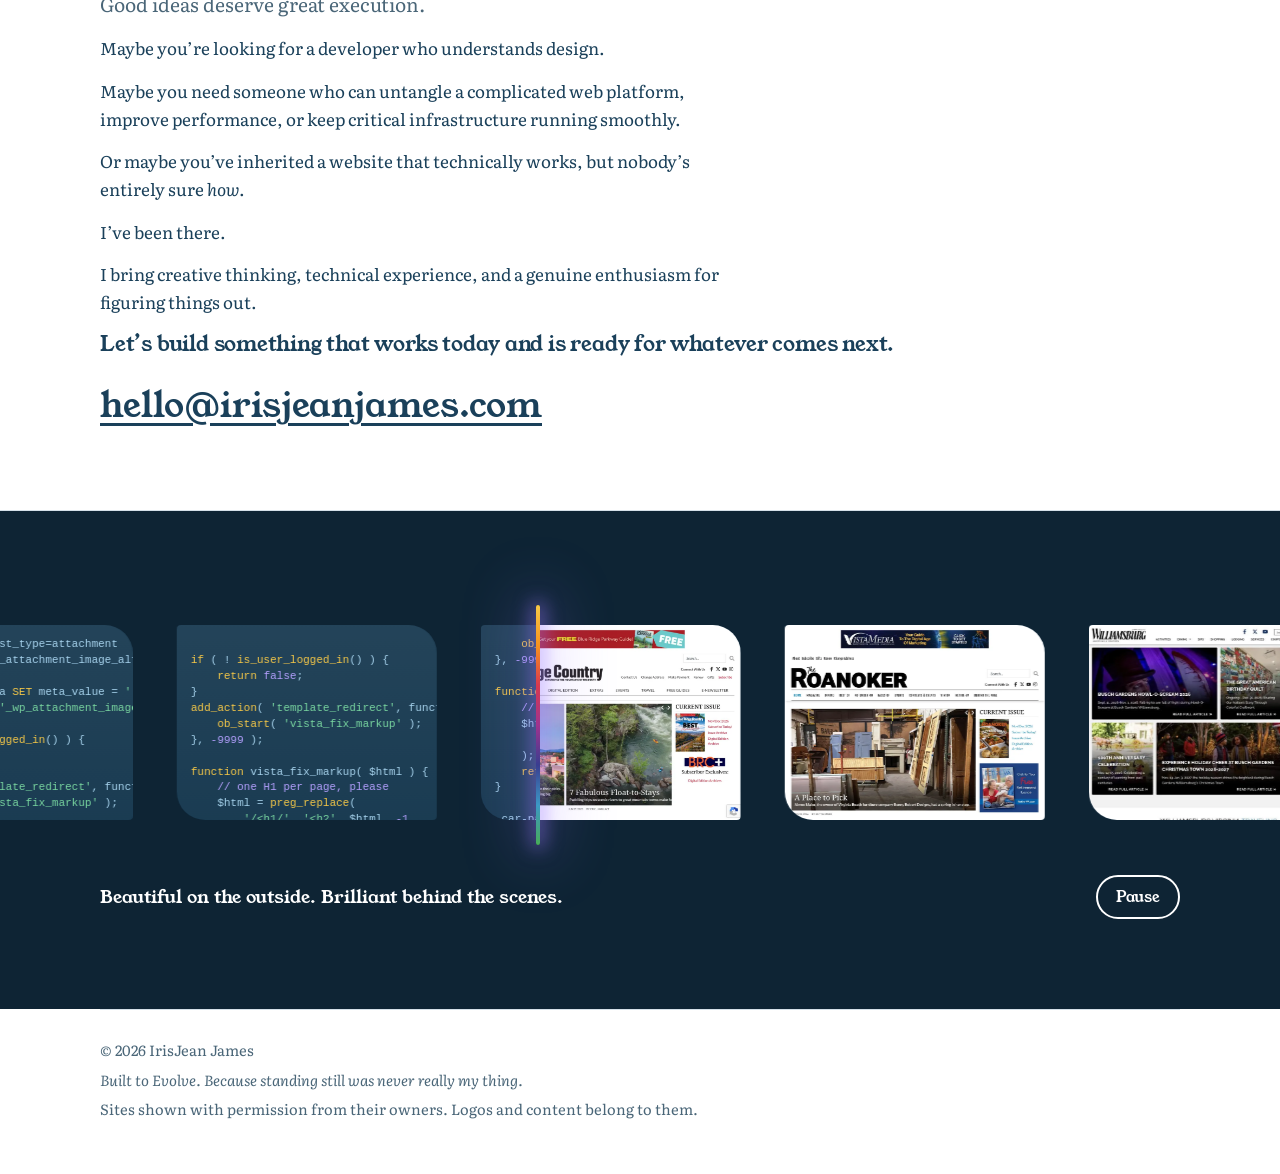
==== commit 0a5af294: "0.81" ====
--- a/about/index.html
+++ b/about/index.html
@@ -6,9 +6,71 @@
 <title>About | IrisJean James</title>
 <meta name="description" content="IrisJean James has spent more than 32 years in design and more than 12 in web development. Read how she works and where she’s worked, from newspaper art director to WordPress systems engineer.">
 <link rel="icon" href="../assets/logo.svg" type="image/svg+xml">
+<script>(function(){try{if(!sessionStorage.getItem('iris-intro')&&!matchMedia('(prefers-reduced-motion: reduce)').matches)document.documentElement.className+=' intro-on'}catch(e){}})()</script>
 <link rel="stylesheet" href="../styles.css">
 </head>
 <body>
+<div id="intro" aria-hidden="true"><div class="intro-logo"><svg role="presentation" focusable="false" xmlns="http://www.w3.org/2000/svg" viewBox="0 0 250.24 250">
+  <defs>
+    <style>
+      .cls-1 {
+        fill: #456caf;
+      }
+
+      .cls-2 {
+        fill: #d9394f;
+      }
+
+      .cls-3 {
+        fill: #8ec057;
+      }
+
+      .cls-4 {
+        fill: #f7c848;
+      }
+
+      .cls-5 {
+        fill: #3c98c6;
+      }
+
+      .cls-6 {
+        fill: #1a405a;
+      }
+
+      .cls-7 {
+        fill: #953189;
+      }
+
+      .cls-8 {
+        fill: #393d90;
+      }
+
+      .cls-9 {
+        fill: #48ac58;
+      }
+
+      .cls-10 {
+        fill: #dc4d34;
+      }
+    </style>
+  </defs>
+  <g>
+    <g>
+      <g id="ipetals">
+        <path class="cls-4" d="M150.19,66.52c-.86-.44-1.85-.74-2.59-1.33-7.91-6.33-16.7-10.98-26.34-14.08-10.55-3.38-21.34-4.34-32.32-3.53-7.28.53-14.35,2.11-21.15,4.8-3.48,1.38-7.01,2.68-10.29,4.46-6.91,3.75-13.29,8.27-18.89,13.87-2.27,2.27-4.88,4.16-7.23,6.35-3.31,3.07-6.78,6.02-9.68,9.45-3.57,4.21-6.94,8.67-9.8,13.39-2.67,4.38-4.68,9.16-6.74,13.87-1.22,2.79-1.97,5.81-2.96,8.7-.14.43-.47.79-.71,1.18-.17,0-.33.03-.5.03-.29-.97-.81-1.93-.83-2.91-.1-3.6-.32-7.23.04-10.8.47-4.69,1.07-9.41,2.29-13.94,1.45-5.38,3.38-10.66,5.53-15.81,3.13-7.42,7.72-14.01,13.11-19.94,3.63-3.98,7.74-7.55,11.91-10.95,7.05-5.74,15.11-9.75,23.65-12.78,6.31-2.24,12.85-3.67,19.53-4.06,4.91-.29,9.87-.5,14.74-.04,5.31.5,10.58,1.6,15.78,2.84,6.42,1.54,12.43,4.24,18.18,7.49,6.52,3.68,12.53,8.09,17.78,13.42,2.49,2.53,4.7,5.32,6.99,8.04.43.5.63,1.2.93,1.81-.14.14-.28.28-.42.42l-.03.06Z"/>
+        <path class="cls-3" d="M31.21,44.38c.4-.79.67-1.7,1.24-2.35,3.5-4.03,6.84-8.24,10.69-11.94,5.09-4.91,10.97-8.83,17.22-12.19,6.17-3.32,12.69-5.69,19.45-7.4,7.94-2,16.04-2.68,24.22-2.34,8.44.36,16.63,2.07,24.52,5,7.65,2.85,14.72,6.74,21.3,11.66,7.1,5.31,13.15,11.58,18.25,18.77,3.59,5.05,6.56,10.44,8.91,16.2,2.77,6.81,4.73,13.83,5.56,21.13.49,4.24.54,8.55.7,12.82.03.86-.35,1.75-.53,2.61l-.46.04c-.17-.44-.38-.88-.51-1.33-1.5-5.03-2.72-10.18-4.56-15.08-2.5-6.73-6.03-12.94-10.37-18.73-4.74-6.31-10.08-12.04-16.42-16.7-5.76-4.24-11.8-8.12-18.59-10.59-3.98-1.45-7.97-2.92-12.05-3.96-8.51-2.15-17.16-2.86-25.93-2.21-3.73.28-7.49.11-11.25.19-9.52.21-18.81,1.82-27.8,4.94-6.78,2.35-13.22,5.48-19.16,9.55-1.25.86-2.6,1.58-3.91,2.38l-.51-.51v.04Z"/>
+        <path class="cls-10" d="M106.19,64.01c-.74.14-1.47.32-2.21.39-3.25.28-6.52.42-9.76.81-7.1.86-13.92,2.89-20.49,5.63-7.77,3.24-14.88,7.56-21.34,13-5.02,4.23-9.58,8.88-13.43,14.17-4.56,6.27-8.31,13.03-11.04,20.34-2.84,7.59-4.3,15.45-5,23.48-.24,2.71-.89,5.38-1.39,8.06-1.43,7.72-1.52,15.49-.85,23.29.85,10.01,3.59,19.5,7.73,28.62.33.74.53,1.53.78,2.31-.13.1-.24.21-.36.31-1.11-1-2.41-1.88-3.31-3.04-3.32-4.25-6.87-8.38-9.66-12.97-2.71-4.45-4.84-9.31-6.81-14.17-4.14-10.25-5.82-20.99-5.44-32.03.25-7.01,1.31-13.9,3.23-20.71,2.34-8.24,5.94-15.85,10.52-22.99,3.96-6.17,8.91-11.54,14.39-16.43,10.8-9.65,23.37-15.92,37.42-19.12,8.36-1.89,16.86-2.49,25.41-1.52,3.14.36,6.27.88,9.38,1.38.78.13,1.5.49,2.27.74,0,.15-.03.29-.03.44v.03Z"/>
+        <path class="cls-2" d="M71.03,90.4c-.39.44-.74.92-1.17,1.31-6.1,5.57-11.58,11.69-15.97,18.71-3.92,6.27-7.08,12.92-9.16,19.99-3.42,11.57-4.49,23.31-2.82,35.37,1.38,9.93,4.46,19.21,8.99,28.07,1.24,2.42,2.84,4.66,4.24,6.99,2.02,3.32,4.02,6.65,6.01,10,3.93,6.66,8.62,12.71,14.12,18.16,5.19,5.13,10.9,9.56,17.17,13.25,2.43,1.43,4.98,2.66,7.47,3.99.42.22.82.47,1.22.72v.42c-.56.1-1.1.29-1.65.28-5.25-.08-10.32-1.36-15.32-2.81-6.3-1.84-12.23-4.52-17.89-7.8-11.26-6.55-20.45-15.26-27.68-26.12-4.91-7.37-8.55-15.29-10.93-23.79-1.84-6.58-2.88-13.3-2.95-20.17-.07-6.99.28-13.93,1.88-20.74,1.72-7.33,4.3-14.33,7.84-20.99,3.55-6.67,7.94-12.71,13.1-18.18,6.26-6.65,13.46-12.08,21.55-16.32.53-.28,1.14-.42,1.71-.61.08.11.15.22.24.32v-.03Z"/>
+        <path class="cls-7" d="M60.91,133.59c-.17,1.71-.31,3.42-.5,5.13-.71,6.37-.76,12.75-.04,19.12.76,6.84,2.39,13.5,4.82,19.95,2.15,5.71,4.87,11.16,8.22,16.25,4.32,6.58,9.43,12.5,15.43,17.64,4.24,3.63,8.83,6.67,13.68,9.41,5.24,2.98,10.77,5.14,16.45,7.06,5.71,1.93,11.36,4.09,17.14,5.74,8.23,2.36,16.67,3.35,25.26,3.28,7.91-.07,15.6-1.4,23.23-3.24.22-.06.46-.08.78.08-8.29,6.6-17.75,10.9-27.94,13.36-22.13,5.35-43.4,2.59-62.96-9.11-41.89-25.07-48.64-74.39-33.55-104.67h-.01Z"/>
+        <path class="cls-9" d="M105.19,3.43c29.47-9.75,70.09,1.27,91.34,33.31,27.32,41.23,10.64,86.12-8.72,103.53.75-1.63,1.47-3.28,2.27-4.89,6.21-12.5,9.18-25.73,8.66-39.68-.17-4.7-.72-9.43-1.58-14.05-1.25-6.71-3.53-13.15-6.48-19.32-4.63-9.69-10.91-18.2-18.89-25.36-3.68-3.29-7.76-6.17-11.66-9.23-4.37-3.42-8.58-7.05-13.14-10.18-3.43-2.35-7.19-4.37-11.02-5.96-5.02-2.09-10.19-3.84-15.43-5.3-3.96-1.1-8.12-1.5-12.19-2.22-.93-.17-1.84-.39-3.14-.68v.04Z"/>
+        <path class="cls-5" d="M164.27,177.32c1.33-.71,2.43-1.4,3.61-1.88,5.49-2.21,10.55-5.19,15.4-8.54,9.61-6.62,17.38-14.99,23.26-25.04,2.47-4.23,4.73-8.62,6.53-13.17,3.14-7.85,4.88-16.07,5.41-24.56.44-7.2-.19-14.31-1.36-21.38-.35-2.15-1.11-4.24-1.56-6.38-.63-3-1.17-6.01-1.7-9.02-2.27-13.21-7.55-25.12-15.45-35.88-2.61-3.56-5.66-6.8-8.51-10.18-.39-.47-.75-.96-1.13-1.43.11-.17.22-.32.32-.49,2.39,1.2,4.89,2.22,7.17,3.6,13.99,8.48,25.15,19.75,32.14,34.59,14.24,30.17,11.78,59.31-7.15,86.71-8.99,13.01-21.26,22.47-36.06,28.21-10.62,4.12-17.96,5.53-20.95,4.85h0Z"/>
+        <path class="cls-1" d="M122.37,190.76c1,.24,2.03.4,3.02.71,9.65,2.96,19.49,4.18,29.57,3.63,7.08-.39,13.97-1.79,20.76-3.88,11.07-3.41,20.88-9.09,29.56-16.64,6.63-5.78,12.36-12.44,16.61-20.21,4.52-8.27,9.02-16.57,13.14-25.05,2.85-5.87,4.48-12.22,5.67-18.66,1.31-7.05,1.43-14.14,1.15-21.26-.04-1.1,0-2.21,0-3.31.17-.07.33-.13.5-.19.57,1.1,1.25,2.15,1.71,3.31,3.04,7.59,5.12,15.42,5.82,23.58.95,10.87.1,21.56-3.16,32.07-2.85,9.22-6.92,17.77-12.61,25.52-5.74,7.83-12.65,14.47-20.78,19.88-7.41,4.92-15.36,8.63-23.87,11.08-9.3,2.68-18.84,3.41-28.5,2.81-6.51-.4-12.85-1.52-19.06-3.5-6.34-2.03-12.36-4.73-18.03-8.19-.6-.36-1.11-.85-1.67-1.28.06-.13.13-.26.18-.39v-.03Z"/>
+        <path class="cls-8" d="M81.21,173.49c.83,1.24,1.68,2.47,2.5,3.74,4.62,7.06,10.08,13.37,16.64,18.67,6.92,5.59,14.53,10.05,22.83,13.33,7.59,2.99,15.45,4.78,23.54,5.42,9.13.72,18.21.13,27.1-2.27,5.7-1.53,11.18-3.67,16.52-6.2,2.53-1.21,5.3-1.9,7.95-2.86,8.24-3.03,15.86-7.23,22.72-12.69,6.33-5.05,12.04-10.77,16.81-17.38.75-1.04,1.64-2,2.61-3.2-6.51,31.82-40.16,65.08-85.39,62.24-22.88-1.43-42.11-10.97-57.39-28.04-7.91-8.84-13.74-18.99-16.9-30.5.15-.08.31-.15.46-.24v-.03Z"/>
+      </g>
+      <path id="ipupil" class="cls-6" d="M158.64,133.51c-5.35,3.95-12.89,2.81-16.84-2.54-3.95-5.35-2.81-12.89,2.54-16.84,5.35-3.95,12.89-2.81,16.84,2.54,3.95,5.35,2.81,12.89-2.54,16.84ZM165.63,95.1c-16.52-22.38-48.05-27.15-70.44-10.64-22.38,16.52-27.15,48.05-10.64,70.44,16.52,22.38,48.05,27.15,70.44,10.64,22.38-16.52,27.15-48.05,10.64-70.44ZM146.7,102.83c-2.67,1.97-6.44,1.4-8.41-1.27-1.97-2.67-1.4-6.44,1.27-8.41,2.67-1.97,6.44-1.4,8.41,1.27,1.97,2.67,1.4,6.44-1.27,8.41Z"/>
+    </g>
+  </g>
+</svg></div></div>
 <a class="skip" href="#main">Skip to content</a>
 <div class="wrap">
   <header class="top">
@@ -38,26 +100,30 @@
         <div style="--c:#3c98c6"><h3>Design is more than decoration.</h3>
           <p>My background in graphic design taught me to think about hierarchy, storytelling, accessibility, and how people actually experience information.</p>
           <p>A beautiful interface is wonderful. A beautiful interface that makes sense? Even better.</p></div>
-        <div style="--c:#f7c848"><h3>Build it right. Then build it to last.</h3>
+        <div style="--c:#f7c848"><h3>Accessible first. Because good accessibility is good everything.</h3>
+          <p>Accessibility is a priority for me, not a cleanup task. I try to understand who actually uses a site, whether that’s a traveler on a phone, someone navigating by keyboard or screen reader, or a staff member updating a page at the end of a long day, and build around them.</p>
+          <p>It also pays off elsewhere. Clear structure, meaningful headings, real alt text, and fast pages help people, and they are the same things search engines and AI-driven search (whatever we’re calling Generative Engine Optimization this month) use to understand a site. Good accessibility is good SEO.</p>
+          <p>Every site I get my hands on gets set up for it. Sometimes an older site can be coaxed into accessibility. Sometimes it’s better to start fresh and do it right from the beginning. I’ll tell you which one I think it is.</p></div>
+        <div style="--c:#953189"><h3>Build it right. Then build it to last.</h3>
           <p>I love solving problems, but I’d rather not solve the same problem every Tuesday.</p>
           <p>I focus on maintainable, adaptable solutions that can grow alongside the organizations using them.</p>
           <p>Because today’s clever workaround shouldn’t become tomorrow’s emergency.</p></div>
-        <div style="--c:#953189"><h3>The server is part of the story.</h3>
+        <div style="--c:#48ac58"><h3>The server is part of the story.</h3>
           <p>I don’t stop at the front end.</p>
           <p>Hosting, DNS, caching, backups, security, analytics, and performance are all part of the bigger picture.</p>
           <p>If something breaks, I want to understand why. If something works, I want to know how to make it better.</p>
           <p>And if something mysteriously fixes itself, I’m definitely going to investigate.</p></div>
-        <div style="--c:#48ac58"><h3>Curiosity is practically a job requirement.</h3>
+        <div style="--c:#d9394f"><h3>Curiosity is practically a job requirement.</h3>
           <p>I’m a firm believer in asking questions, exploring possibilities, and understanding the reasoning behind a solution.</p>
           <p>I don’t need to know everything.</p>
           <p>I do need to know how to find the answer, evaluate the options, and make an informed decision.</p>
           <p>Preferably before touching production.</p></div>
-        <div style="--c:#d9394f"><h3>Knowledge is meant to be shared.</h3>
+        <div style="--c:#393d90"><h3>Knowledge is meant to be shared.</h3>
           <p>Documentation, training, and thoughtful handoffs are part of the job.</p>
           <p>I want the people using the systems I build to feel confident managing them.</p>
           <p>A successful project shouldn’t require a developer standing nearby with a magic wand.</p></div>
-        <div style="--c:#393d90"><h3>In practice</h3>
-          <ul><li><strong>I back up first.</strong> Before any change that is hard to undo, I take a copy of the database and the config, and I write down where it is.</li><li><strong>I write it all down.</strong> Every job gets a write-up: the goal, before and after numbers, what changed, what is still open, and what I got wrong.</li><li><strong>I fix things so they stay fixed.</strong> Small plugins and settings instead of edits to a theme, so an update doesn’t undo the work.</li></ul></div>
+        <div style="--c:#3c98c6"><h3>In practice</h3>
+          <ul><li><strong>I back up first.</strong> Before any change that is hard to undo, I take a copy of the database and the config, and I write down where it is.</li><li><strong>I write it all down.</strong> Every job gets a write-up: the goal, before and after numbers, what changed, what is still open, and what I got wrong.</li><li><strong>I audit for accessibility, not just speed.</strong> Headings, alt text, contrast, keyboard paths, and focus get checked on every site I touch, and the findings go in the same write-up as everything else.</li><li><strong>I fix things so they stay fixed.</strong> Small plugins and settings instead of edits to a theme, so an update doesn’t undo the work.</li></ul></div>
       </div>
     </section>
 
@@ -125,5 +191,6 @@
   </footer>
 </div>
 <script src="../beam.js"></script>
+<script src="../intro.js"></script>
 </body>
 </html>
--- a/styles.css
+++ b/styles.css
@@ -319,3 +319,18 @@
   .beam-tile{width:170px;height:128px;top:40px;border-radius:4px 20px 4px 20px}
   .beam-code{font-size:8px;padding:8px 9px}
 }
+
+/* intro */
+#intro{display:none}
+@property --r{syntax:'<length>';inherits:false;initial-value:0px}
+.intro-on #intro{display:grid;place-items:center;position:fixed;inset:0;z-index:1000;background:#0e2434;--r:0px;
+  -webkit-mask-image:radial-gradient(circle at 50% 50%,transparent var(--r),#000 calc(var(--r) + 1px));
+  mask-image:radial-gradient(circle at 50% 50%,transparent var(--r),#000 calc(var(--r) + 1px));
+  animation:introOpen 1.1s cubic-bezier(.7,0,.25,1) 1.7s forwards}
+.intro-logo{width:min(36vmin,230px)}
+.intro-logo svg{width:100%;height:auto;overflow:visible}
+.intro-on #ipetals{transform-box:fill-box;transform-origin:center;animation:bloom 1.3s cubic-bezier(.2,.8,.2,1) .15s both}
+.intro-on #ipupil{transform-box:fill-box;transform-origin:center;animation:introPupil .7s cubic-bezier(.2,.8,.2,1) .5s both}
+@keyframes introOpen{to{--r:160vmax}}
+@keyframes introPupil{from{transform:scale(.2);opacity:0}to{transform:none;opacity:1}}
+@media (prefers-reduced-motion:reduce){.intro-on #intro{display:none}}
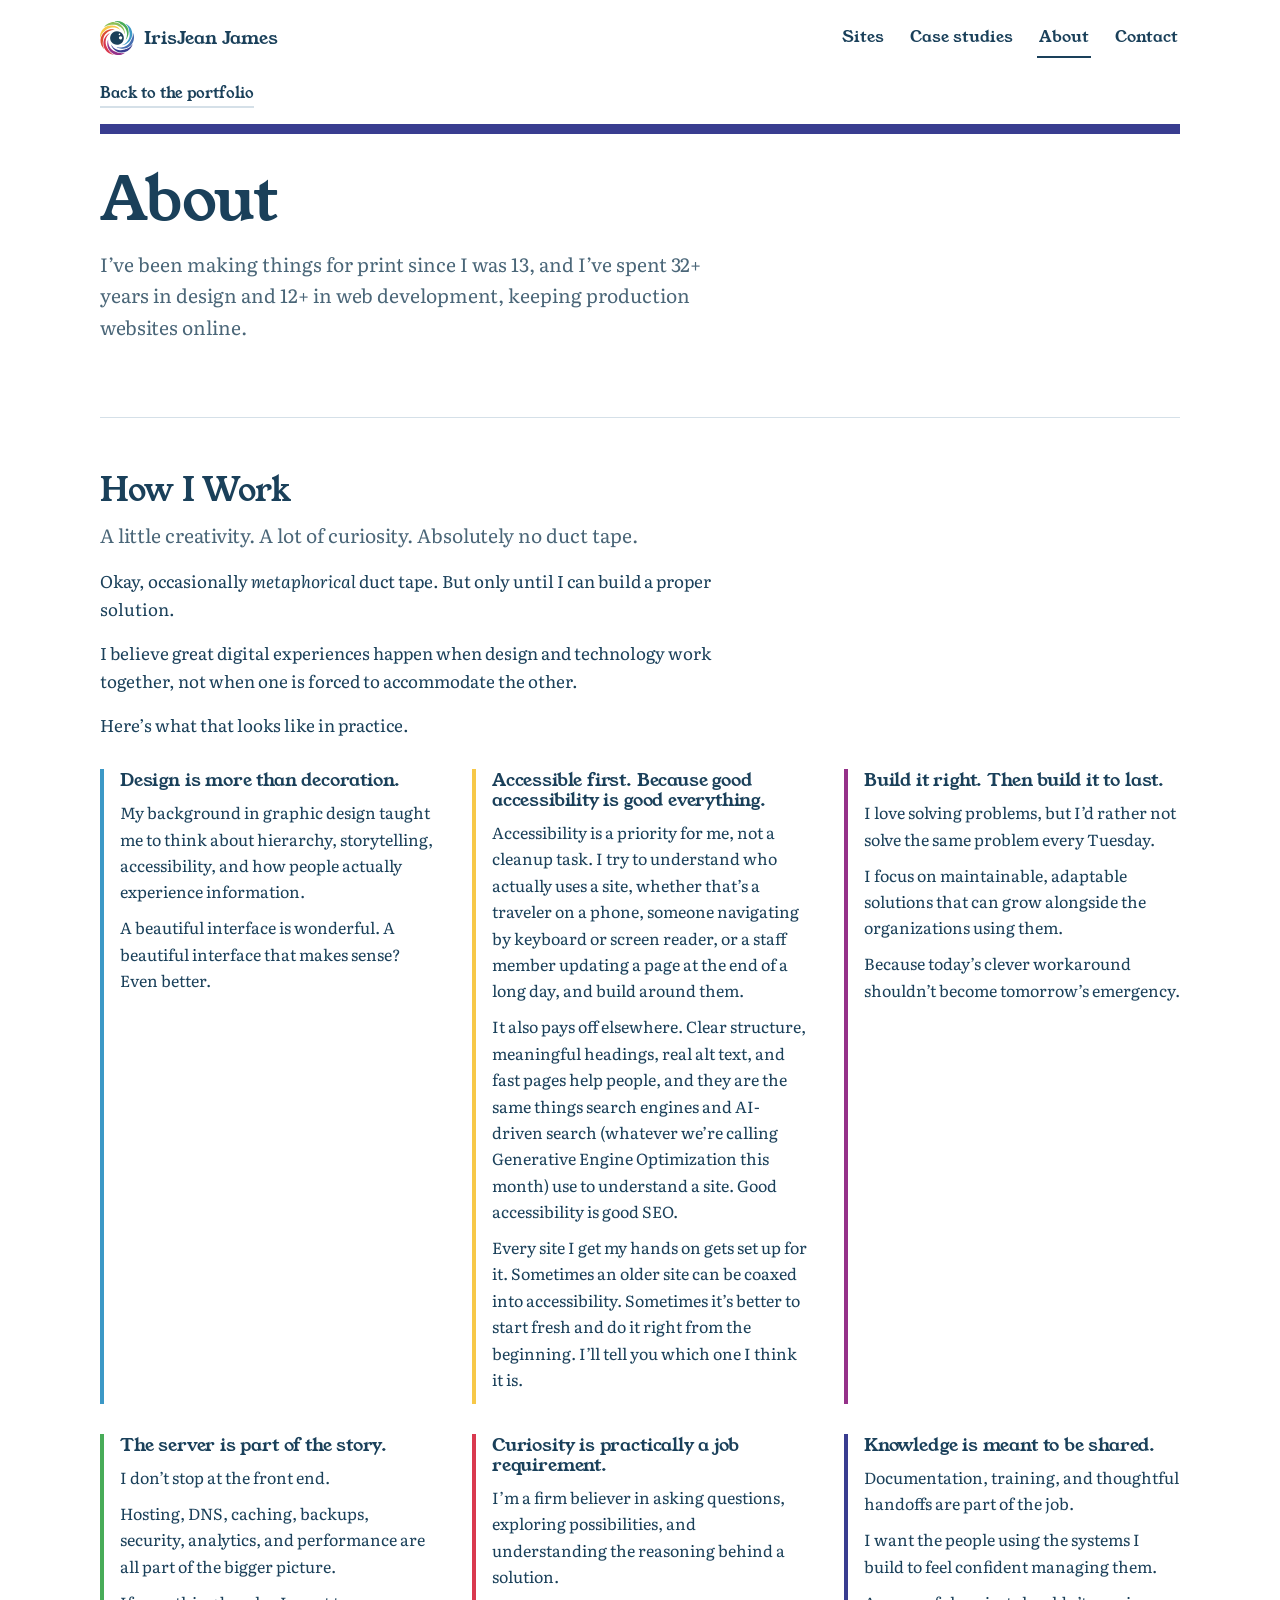
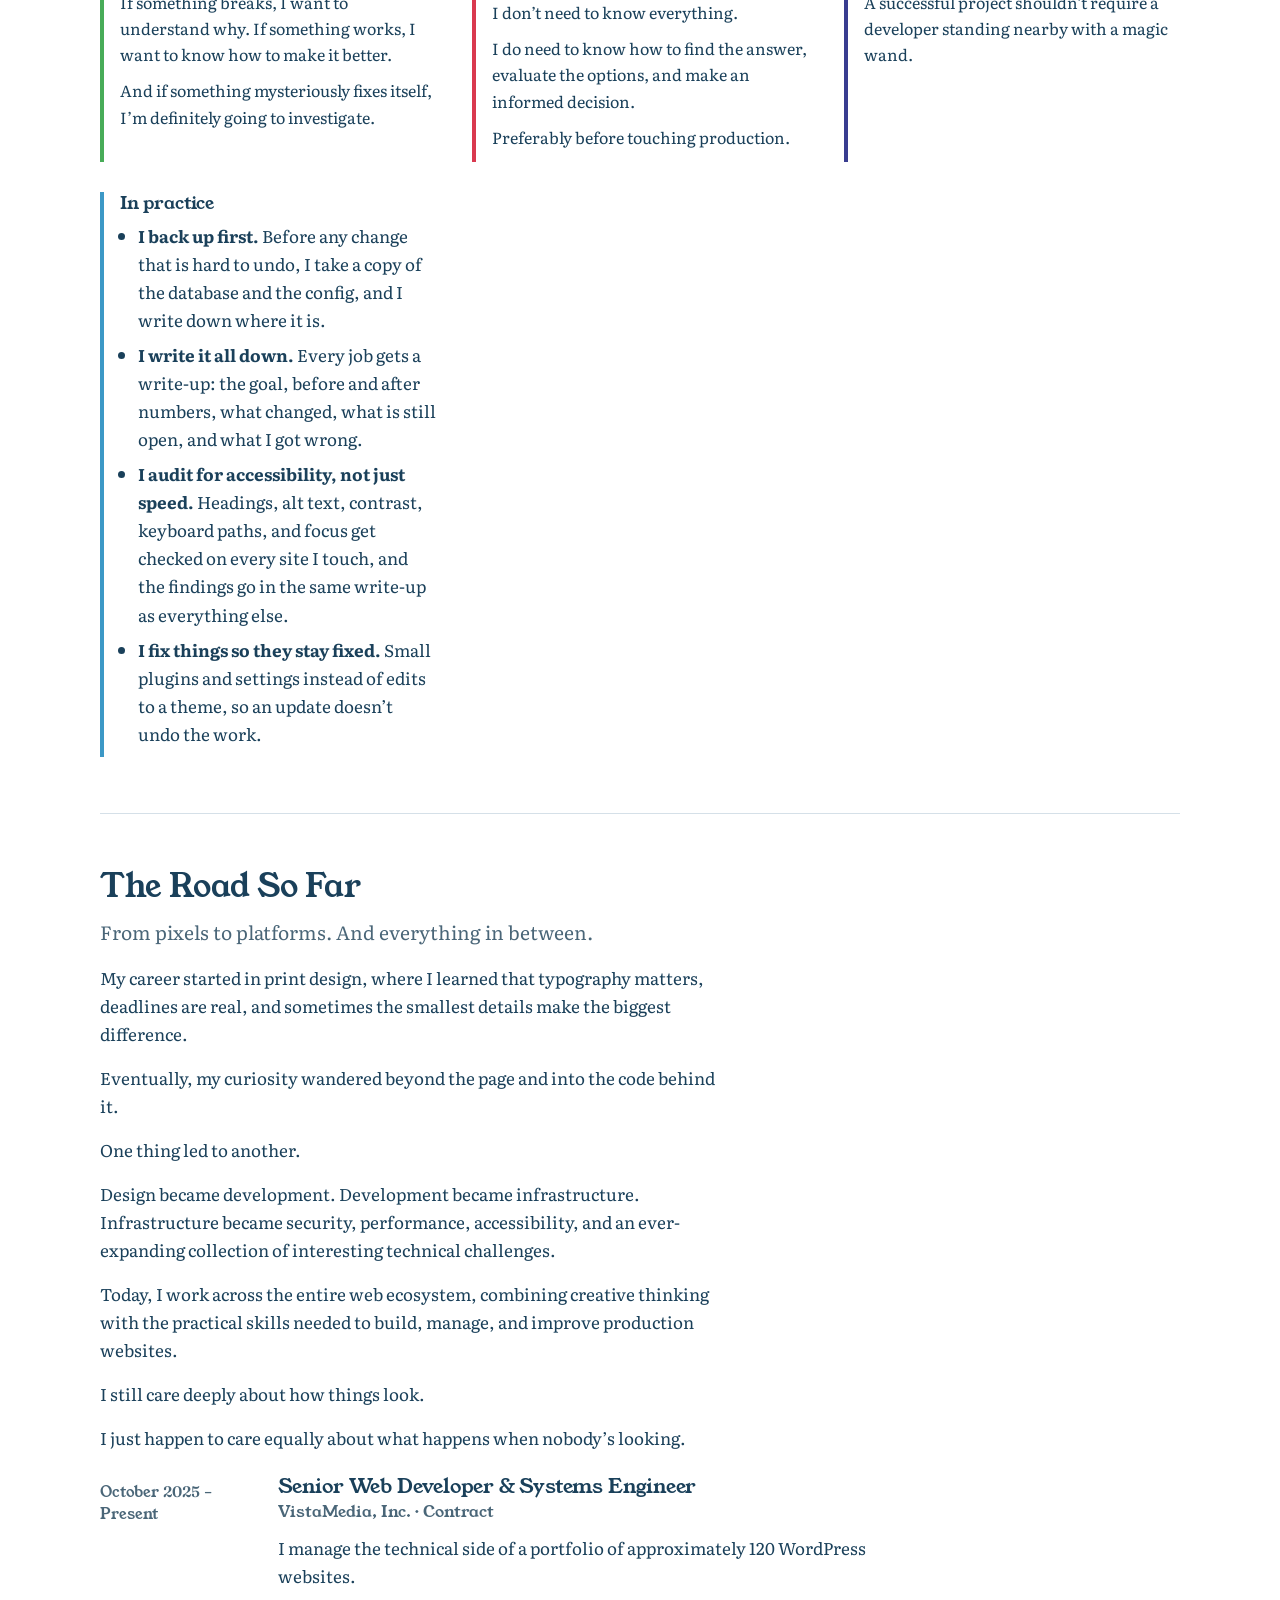
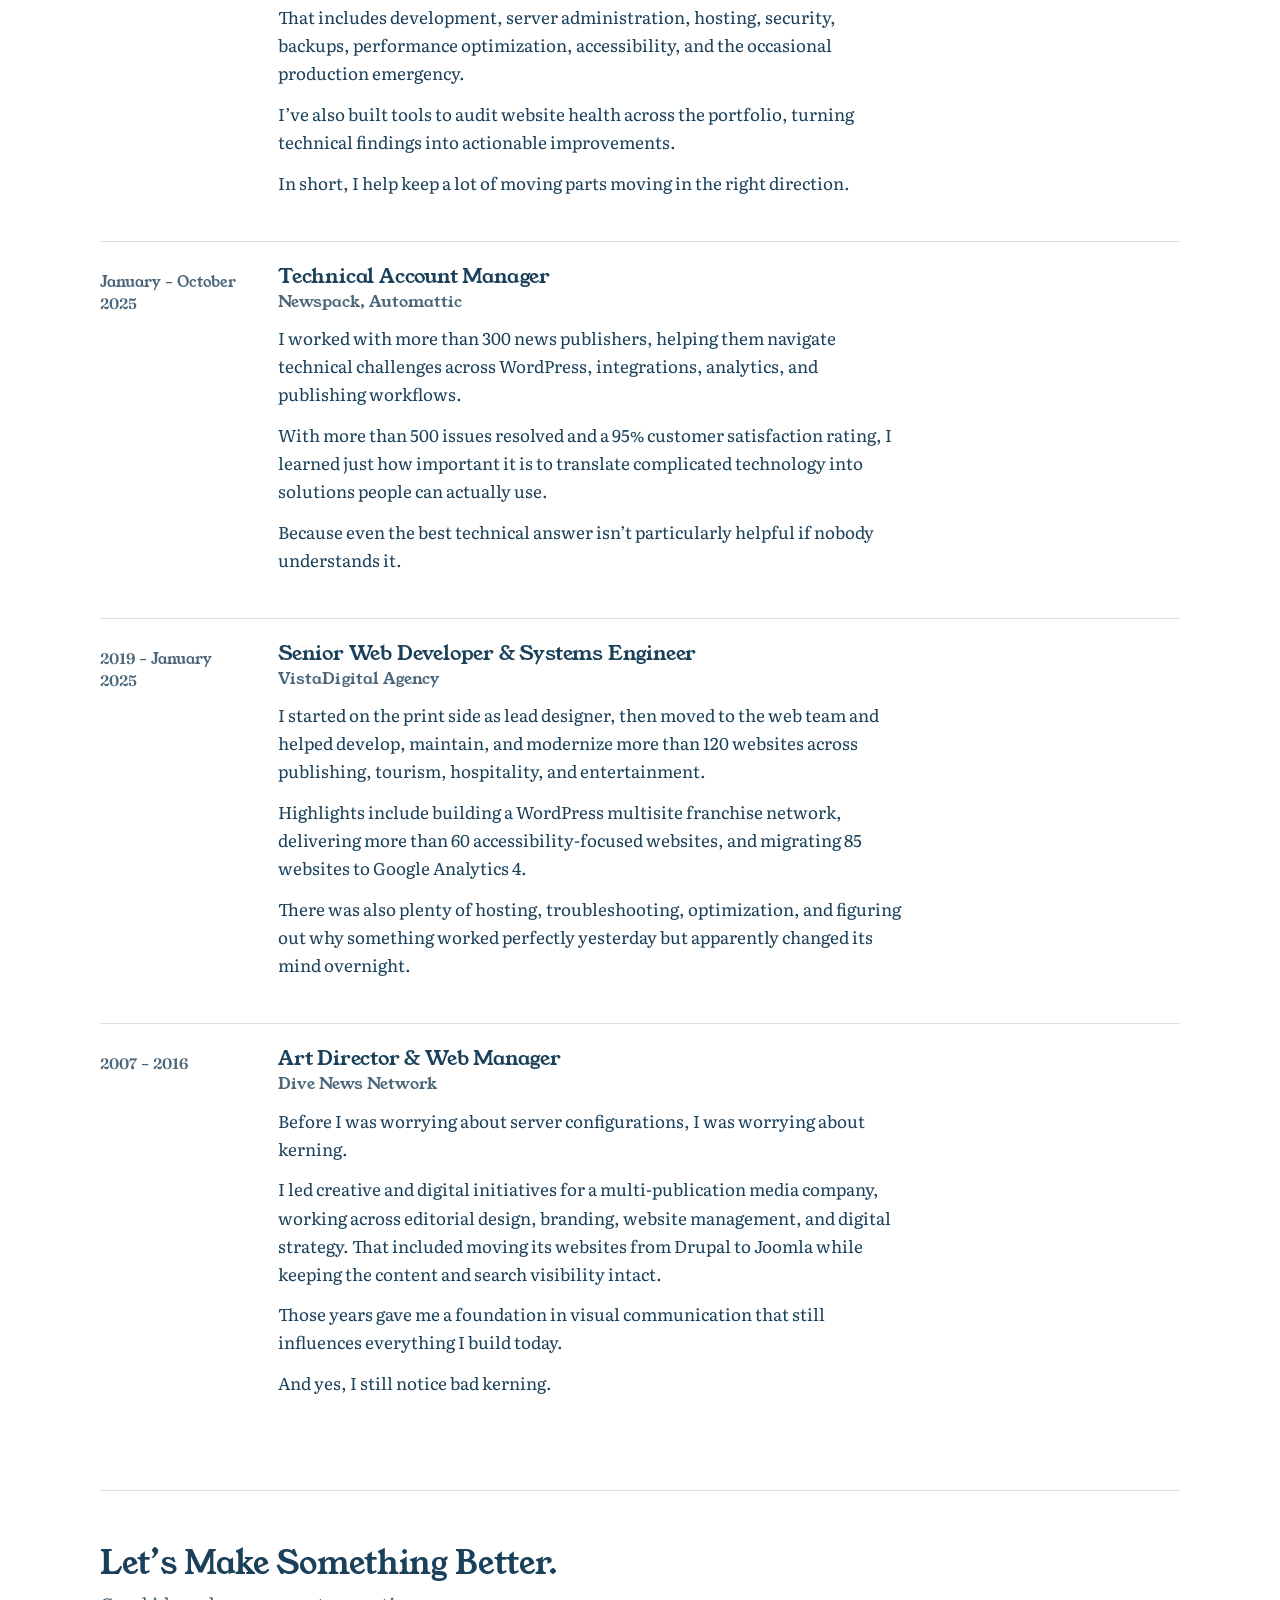
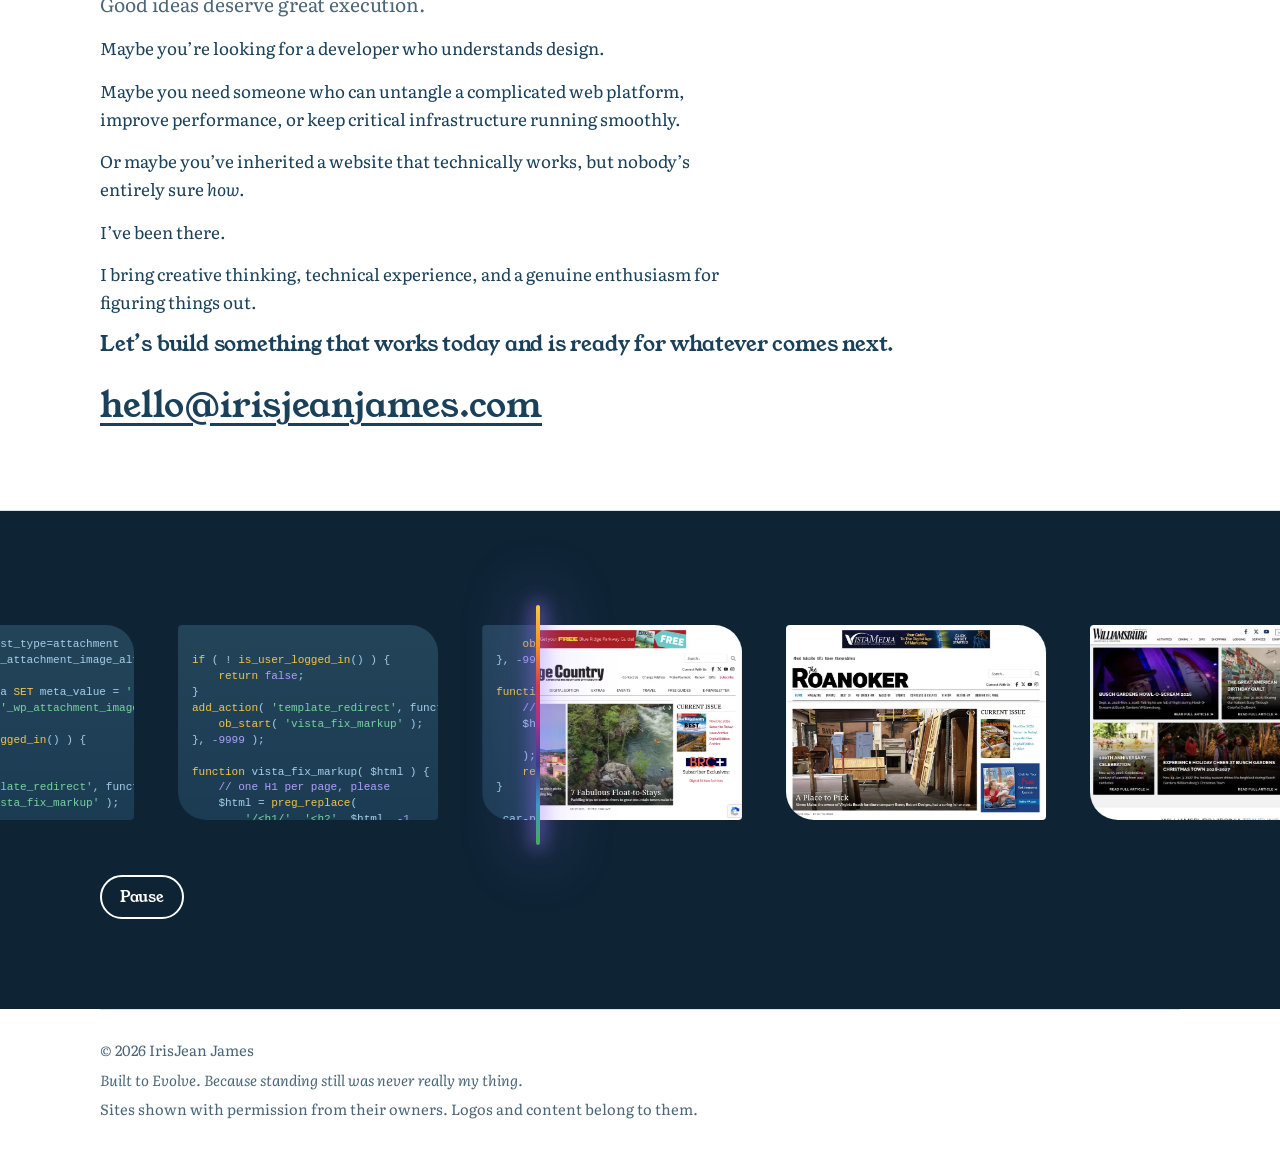
==== commit a09ddf33: "0.832" ====
--- a/about/index.html
+++ b/about/index.html
@@ -6,71 +6,10 @@
 <title>About | IrisJean James</title>
 <meta name="description" content="IrisJean James has spent more than 32 years in design and more than 12 in web development. Read how she works and where she’s worked, from newspaper art director to WordPress systems engineer.">
 <link rel="icon" href="../assets/logo.svg" type="image/svg+xml">
-<script>(function(){try{if(!sessionStorage.getItem('iris-intro')&&!matchMedia('(prefers-reduced-motion: reduce)').matches)document.documentElement.className+=' intro-on'}catch(e){}})()</script>
 <link rel="stylesheet" href="../styles.css">
 </head>
 <body>
-<div id="intro" aria-hidden="true"><div class="intro-logo"><svg role="presentation" focusable="false" xmlns="http://www.w3.org/2000/svg" viewBox="0 0 250.24 250">
-  <defs>
-    <style>
-      .cls-1 {
-        fill: #456caf;
-      }
-
-      .cls-2 {
-        fill: #d9394f;
-      }
-
-      .cls-3 {
-        fill: #8ec057;
-      }
-
-      .cls-4 {
-        fill: #f7c848;
-      }
-
-      .cls-5 {
-        fill: #3c98c6;
-      }
-
-      .cls-6 {
-        fill: #1a405a;
-      }
-
-      .cls-7 {
-        fill: #953189;
-      }
-
-      .cls-8 {
-        fill: #393d90;
-      }
-
-      .cls-9 {
-        fill: #48ac58;
-      }
-
-      .cls-10 {
-        fill: #dc4d34;
-      }
-    </style>
-  </defs>
-  <g>
-    <g>
-      <g id="ipetals">
-        <path class="cls-4" d="M150.19,66.52c-.86-.44-1.85-.74-2.59-1.33-7.91-6.33-16.7-10.98-26.34-14.08-10.55-3.38-21.34-4.34-32.32-3.53-7.28.53-14.35,2.11-21.15,4.8-3.48,1.38-7.01,2.68-10.29,4.46-6.91,3.75-13.29,8.27-18.89,13.87-2.27,2.27-4.88,4.16-7.23,6.35-3.31,3.07-6.78,6.02-9.68,9.45-3.57,4.21-6.94,8.67-9.8,13.39-2.67,4.38-4.68,9.16-6.74,13.87-1.22,2.79-1.97,5.81-2.96,8.7-.14.43-.47.79-.71,1.18-.17,0-.33.03-.5.03-.29-.97-.81-1.93-.83-2.91-.1-3.6-.32-7.23.04-10.8.47-4.69,1.07-9.41,2.29-13.94,1.45-5.38,3.38-10.66,5.53-15.81,3.13-7.42,7.72-14.01,13.11-19.94,3.63-3.98,7.74-7.55,11.91-10.95,7.05-5.74,15.11-9.75,23.65-12.78,6.31-2.24,12.85-3.67,19.53-4.06,4.91-.29,9.87-.5,14.74-.04,5.31.5,10.58,1.6,15.78,2.84,6.42,1.54,12.43,4.24,18.18,7.49,6.52,3.68,12.53,8.09,17.78,13.42,2.49,2.53,4.7,5.32,6.99,8.04.43.5.63,1.2.93,1.81-.14.14-.28.28-.42.42l-.03.06Z"/>
-        <path class="cls-3" d="M31.21,44.38c.4-.79.67-1.7,1.24-2.35,3.5-4.03,6.84-8.24,10.69-11.94,5.09-4.91,10.97-8.83,17.22-12.19,6.17-3.32,12.69-5.69,19.45-7.4,7.94-2,16.04-2.68,24.22-2.34,8.44.36,16.63,2.07,24.52,5,7.65,2.85,14.72,6.74,21.3,11.66,7.1,5.31,13.15,11.58,18.25,18.77,3.59,5.05,6.56,10.44,8.91,16.2,2.77,6.81,4.73,13.83,5.56,21.13.49,4.24.54,8.55.7,12.82.03.86-.35,1.75-.53,2.61l-.46.04c-.17-.44-.38-.88-.51-1.33-1.5-5.03-2.72-10.18-4.56-15.08-2.5-6.73-6.03-12.94-10.37-18.73-4.74-6.31-10.08-12.04-16.42-16.7-5.76-4.24-11.8-8.12-18.59-10.59-3.98-1.45-7.97-2.92-12.05-3.96-8.51-2.15-17.16-2.86-25.93-2.21-3.73.28-7.49.11-11.25.19-9.52.21-18.81,1.82-27.8,4.94-6.78,2.35-13.22,5.48-19.16,9.55-1.25.86-2.6,1.58-3.91,2.38l-.51-.51v.04Z"/>
-        <path class="cls-10" d="M106.19,64.01c-.74.14-1.47.32-2.21.39-3.25.28-6.52.42-9.76.81-7.1.86-13.92,2.89-20.49,5.63-7.77,3.24-14.88,7.56-21.34,13-5.02,4.23-9.58,8.88-13.43,14.17-4.56,6.27-8.31,13.03-11.04,20.34-2.84,7.59-4.3,15.45-5,23.48-.24,2.71-.89,5.38-1.39,8.06-1.43,7.72-1.52,15.49-.85,23.29.85,10.01,3.59,19.5,7.73,28.62.33.74.53,1.53.78,2.31-.13.1-.24.21-.36.31-1.11-1-2.41-1.88-3.31-3.04-3.32-4.25-6.87-8.38-9.66-12.97-2.71-4.45-4.84-9.31-6.81-14.17-4.14-10.25-5.82-20.99-5.44-32.03.25-7.01,1.31-13.9,3.23-20.71,2.34-8.24,5.94-15.85,10.52-22.99,3.96-6.17,8.91-11.54,14.39-16.43,10.8-9.65,23.37-15.92,37.42-19.12,8.36-1.89,16.86-2.49,25.41-1.52,3.14.36,6.27.88,9.38,1.38.78.13,1.5.49,2.27.74,0,.15-.03.29-.03.44v.03Z"/>
-        <path class="cls-2" d="M71.03,90.4c-.39.44-.74.92-1.17,1.31-6.1,5.57-11.58,11.69-15.97,18.71-3.92,6.27-7.08,12.92-9.16,19.99-3.42,11.57-4.49,23.31-2.82,35.37,1.38,9.93,4.46,19.21,8.99,28.07,1.24,2.42,2.84,4.66,4.24,6.99,2.02,3.32,4.02,6.65,6.01,10,3.93,6.66,8.62,12.71,14.12,18.16,5.19,5.13,10.9,9.56,17.17,13.25,2.43,1.43,4.98,2.66,7.47,3.99.42.22.82.47,1.22.72v.42c-.56.1-1.1.29-1.65.28-5.25-.08-10.32-1.36-15.32-2.81-6.3-1.84-12.23-4.52-17.89-7.8-11.26-6.55-20.45-15.26-27.68-26.12-4.91-7.37-8.55-15.29-10.93-23.79-1.84-6.58-2.88-13.3-2.95-20.17-.07-6.99.28-13.93,1.88-20.74,1.72-7.33,4.3-14.33,7.84-20.99,3.55-6.67,7.94-12.71,13.1-18.18,6.26-6.65,13.46-12.08,21.55-16.32.53-.28,1.14-.42,1.71-.61.08.11.15.22.24.32v-.03Z"/>
-        <path class="cls-7" d="M60.91,133.59c-.17,1.71-.31,3.42-.5,5.13-.71,6.37-.76,12.75-.04,19.12.76,6.84,2.39,13.5,4.82,19.95,2.15,5.71,4.87,11.16,8.22,16.25,4.32,6.58,9.43,12.5,15.43,17.64,4.24,3.63,8.83,6.67,13.68,9.41,5.24,2.98,10.77,5.14,16.45,7.06,5.71,1.93,11.36,4.09,17.14,5.74,8.23,2.36,16.67,3.35,25.26,3.28,7.91-.07,15.6-1.4,23.23-3.24.22-.06.46-.08.78.08-8.29,6.6-17.75,10.9-27.94,13.36-22.13,5.35-43.4,2.59-62.96-9.11-41.89-25.07-48.64-74.39-33.55-104.67h-.01Z"/>
-        <path class="cls-9" d="M105.19,3.43c29.47-9.75,70.09,1.27,91.34,33.31,27.32,41.23,10.64,86.12-8.72,103.53.75-1.63,1.47-3.28,2.27-4.89,6.21-12.5,9.18-25.73,8.66-39.68-.17-4.7-.72-9.43-1.58-14.05-1.25-6.71-3.53-13.15-6.48-19.32-4.63-9.69-10.91-18.2-18.89-25.36-3.68-3.29-7.76-6.17-11.66-9.23-4.37-3.42-8.58-7.05-13.14-10.18-3.43-2.35-7.19-4.37-11.02-5.96-5.02-2.09-10.19-3.84-15.43-5.3-3.96-1.1-8.12-1.5-12.19-2.22-.93-.17-1.84-.39-3.14-.68v.04Z"/>
-        <path class="cls-5" d="M164.27,177.32c1.33-.71,2.43-1.4,3.61-1.88,5.49-2.21,10.55-5.19,15.4-8.54,9.61-6.62,17.38-14.99,23.26-25.04,2.47-4.23,4.73-8.62,6.53-13.17,3.14-7.85,4.88-16.07,5.41-24.56.44-7.2-.19-14.31-1.36-21.38-.35-2.15-1.11-4.24-1.56-6.38-.63-3-1.17-6.01-1.7-9.02-2.27-13.21-7.55-25.12-15.45-35.88-2.61-3.56-5.66-6.8-8.51-10.18-.39-.47-.75-.96-1.13-1.43.11-.17.22-.32.32-.49,2.39,1.2,4.89,2.22,7.17,3.6,13.99,8.48,25.15,19.75,32.14,34.59,14.24,30.17,11.78,59.31-7.15,86.71-8.99,13.01-21.26,22.47-36.06,28.21-10.62,4.12-17.96,5.53-20.95,4.85h0Z"/>
-        <path class="cls-1" d="M122.37,190.76c1,.24,2.03.4,3.02.71,9.65,2.96,19.49,4.18,29.57,3.63,7.08-.39,13.97-1.79,20.76-3.88,11.07-3.41,20.88-9.09,29.56-16.64,6.63-5.78,12.36-12.44,16.61-20.21,4.52-8.27,9.02-16.57,13.14-25.05,2.85-5.87,4.48-12.22,5.67-18.66,1.31-7.05,1.43-14.14,1.15-21.26-.04-1.1,0-2.21,0-3.31.17-.07.33-.13.5-.19.57,1.1,1.25,2.15,1.71,3.31,3.04,7.59,5.12,15.42,5.82,23.58.95,10.87.1,21.56-3.16,32.07-2.85,9.22-6.92,17.77-12.61,25.52-5.74,7.83-12.65,14.47-20.78,19.88-7.41,4.92-15.36,8.63-23.87,11.08-9.3,2.68-18.84,3.41-28.5,2.81-6.51-.4-12.85-1.52-19.06-3.5-6.34-2.03-12.36-4.73-18.03-8.19-.6-.36-1.11-.85-1.67-1.28.06-.13.13-.26.18-.39v-.03Z"/>
-        <path class="cls-8" d="M81.21,173.49c.83,1.24,1.68,2.47,2.5,3.74,4.62,7.06,10.08,13.37,16.64,18.67,6.92,5.59,14.53,10.05,22.83,13.33,7.59,2.99,15.45,4.78,23.54,5.42,9.13.72,18.21.13,27.1-2.27,5.7-1.53,11.18-3.67,16.52-6.2,2.53-1.21,5.3-1.9,7.95-2.86,8.24-3.03,15.86-7.23,22.72-12.69,6.33-5.05,12.04-10.77,16.81-17.38.75-1.04,1.64-2,2.61-3.2-6.51,31.82-40.16,65.08-85.39,62.24-22.88-1.43-42.11-10.97-57.39-28.04-7.91-8.84-13.74-18.99-16.9-30.5.15-.08.31-.15.46-.24v-.03Z"/>
-      </g>
-      <path id="ipupil" class="cls-6" d="M158.64,133.51c-5.35,3.95-12.89,2.81-16.84-2.54-3.95-5.35-2.81-12.89,2.54-16.84,5.35-3.95,12.89-2.81,16.84,2.54,3.95,5.35,2.81,12.89-2.54,16.84ZM165.63,95.1c-16.52-22.38-48.05-27.15-70.44-10.64-22.38,16.52-27.15,48.05-10.64,70.44,16.52,22.38,48.05,27.15,70.44,10.64,22.38-16.52,27.15-48.05,10.64-70.44ZM146.7,102.83c-2.67,1.97-6.44,1.4-8.41-1.27-1.97-2.67-1.4-6.44,1.27-8.41,2.67-1.97,6.44-1.4,8.41,1.27,1.97,2.67,1.4,6.44-1.27,8.41Z"/>
-    </g>
-  </g>
-</svg></div></div>
+<script src="../intro.js"></script>
 <a class="skip" href="#main">Skip to content</a>
 <div class="wrap">
   <header class="top">
@@ -173,16 +112,6 @@
     </div>
   </main>
 </div>
-<section class="beam" aria-label="Decorative animation: website screenshots turning into code" data-root="../" data-shots="puttputt.com,coastalvirginiamag.com,beacheventsvb.com,virginiabeachhotelassociation.com,oceancity.guide,blueridgecountry.com,theroanoker.com,gowilliamsburg.com">
-  <div class="beam-stage" id="beam-stage" aria-hidden="true">
-    <canvas id="beam-sparks"></canvas>
-    <div class="beam-line" id="beam-line"></div>
-  </div>
-  <div class="beam-caption">
-    <p>Beautiful on the outside. Brilliant behind the scenes.</p>
-    <button type="button" id="beam-pp" aria-label="Pause the animation">Pause</button>
-  </div>
-</section>
 <div class="wrap">
   <footer>
     <p>&copy; 2026 IrisJean James</p>
@@ -191,6 +120,5 @@
   </footer>
 </div>
 <script src="../beam.js"></script>
-<script src="../intro.js"></script>
 </body>
 </html>
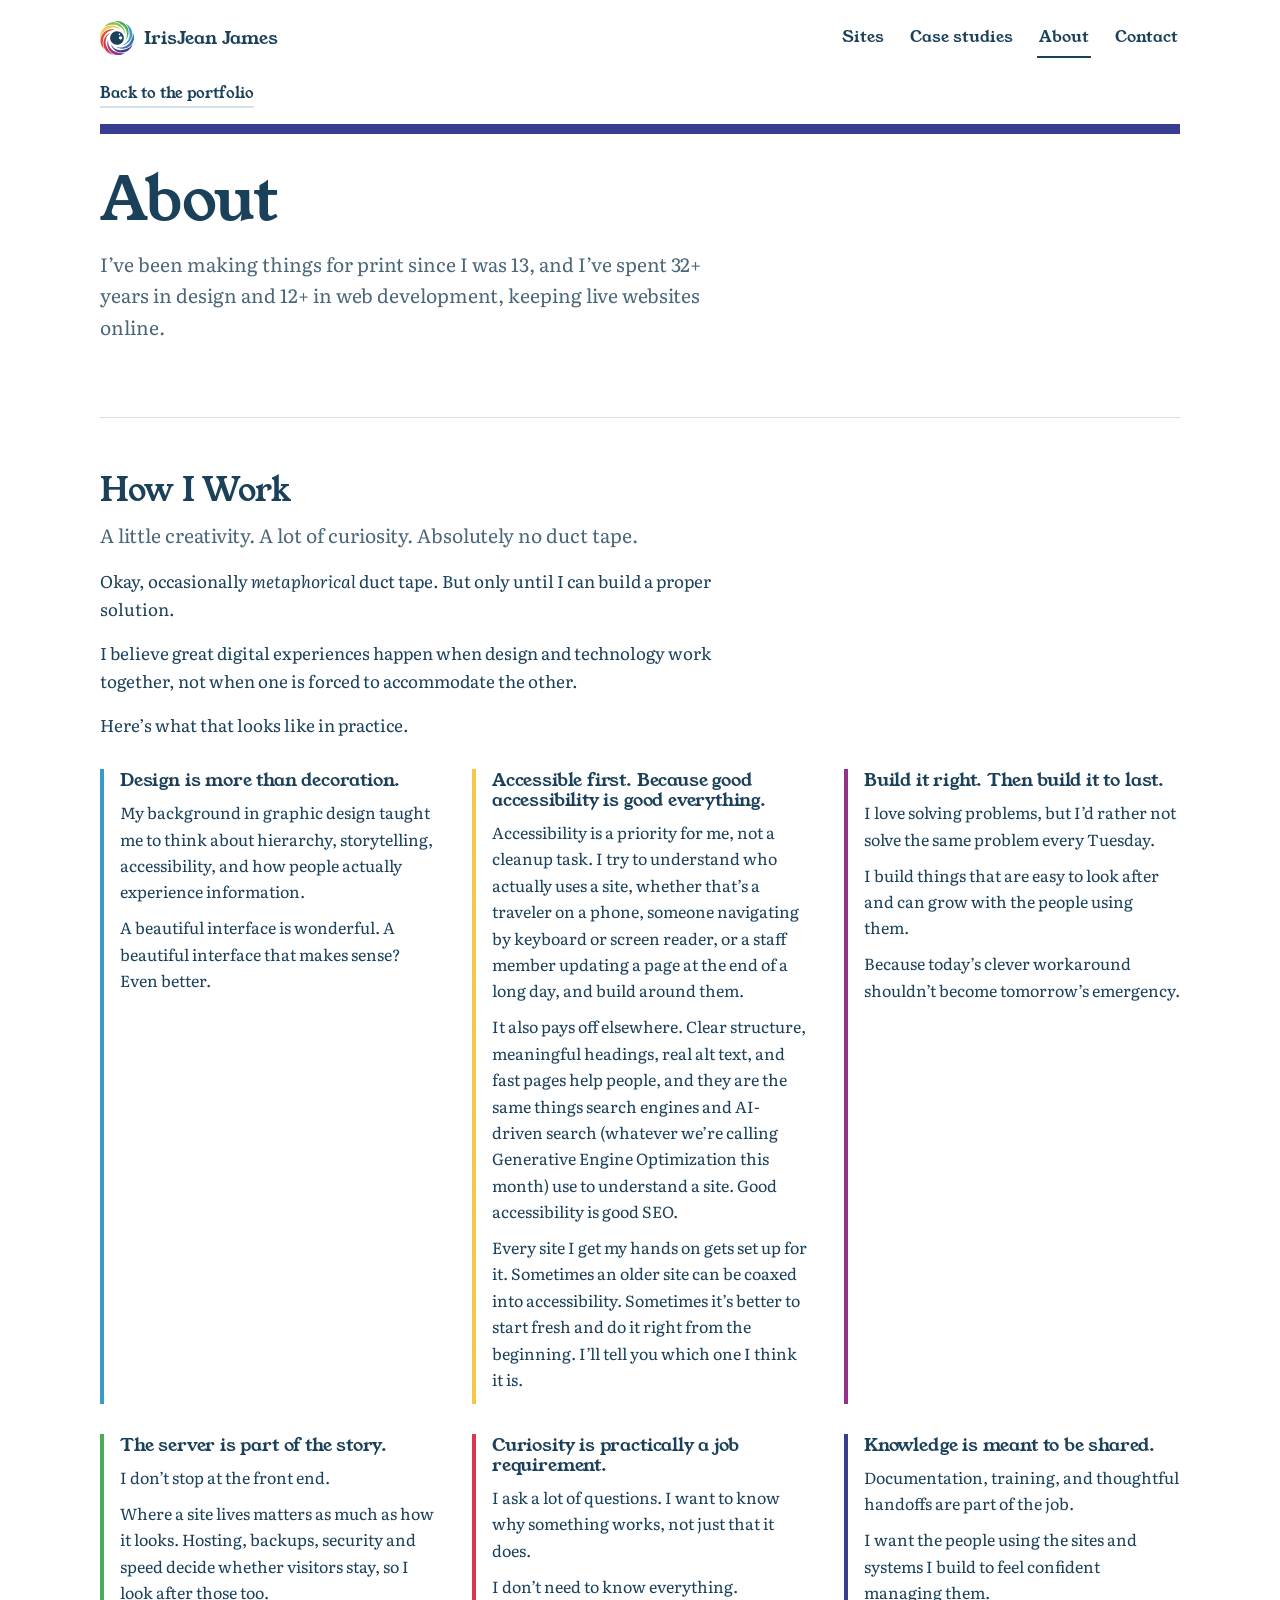
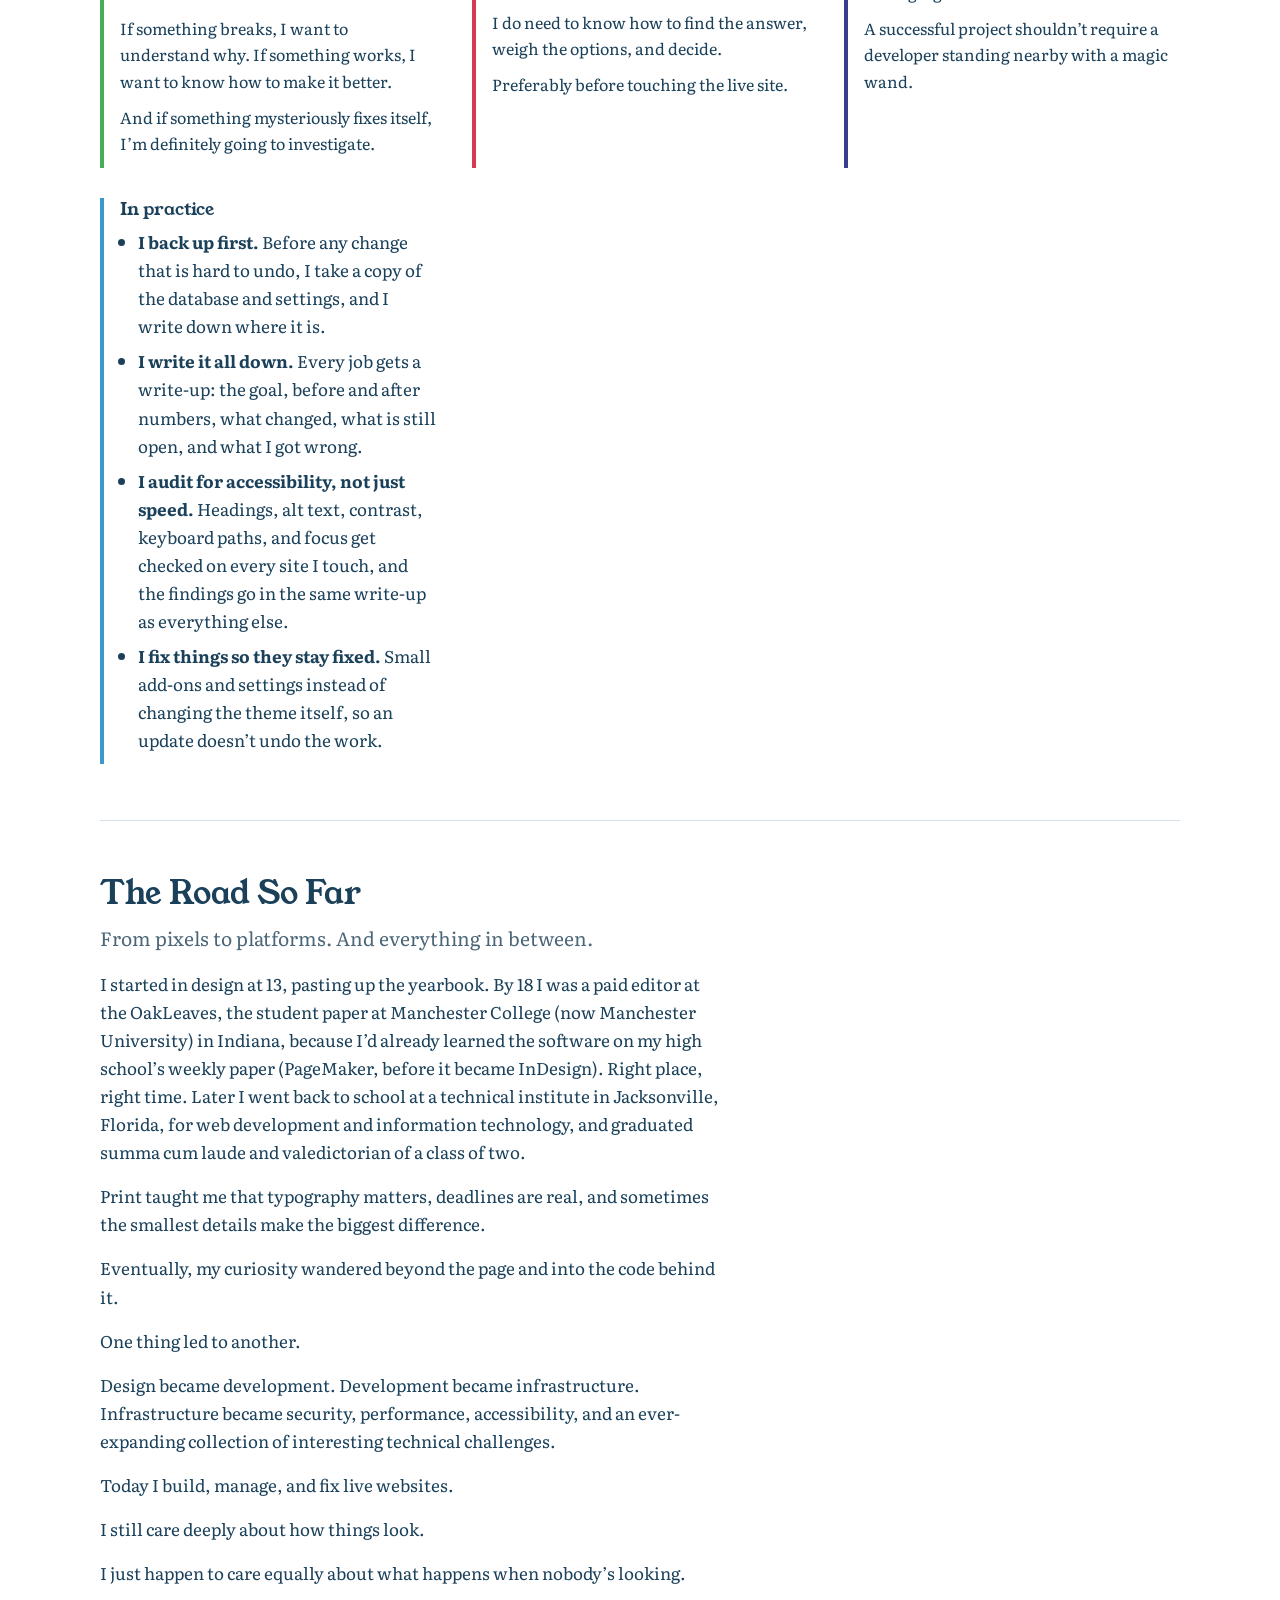
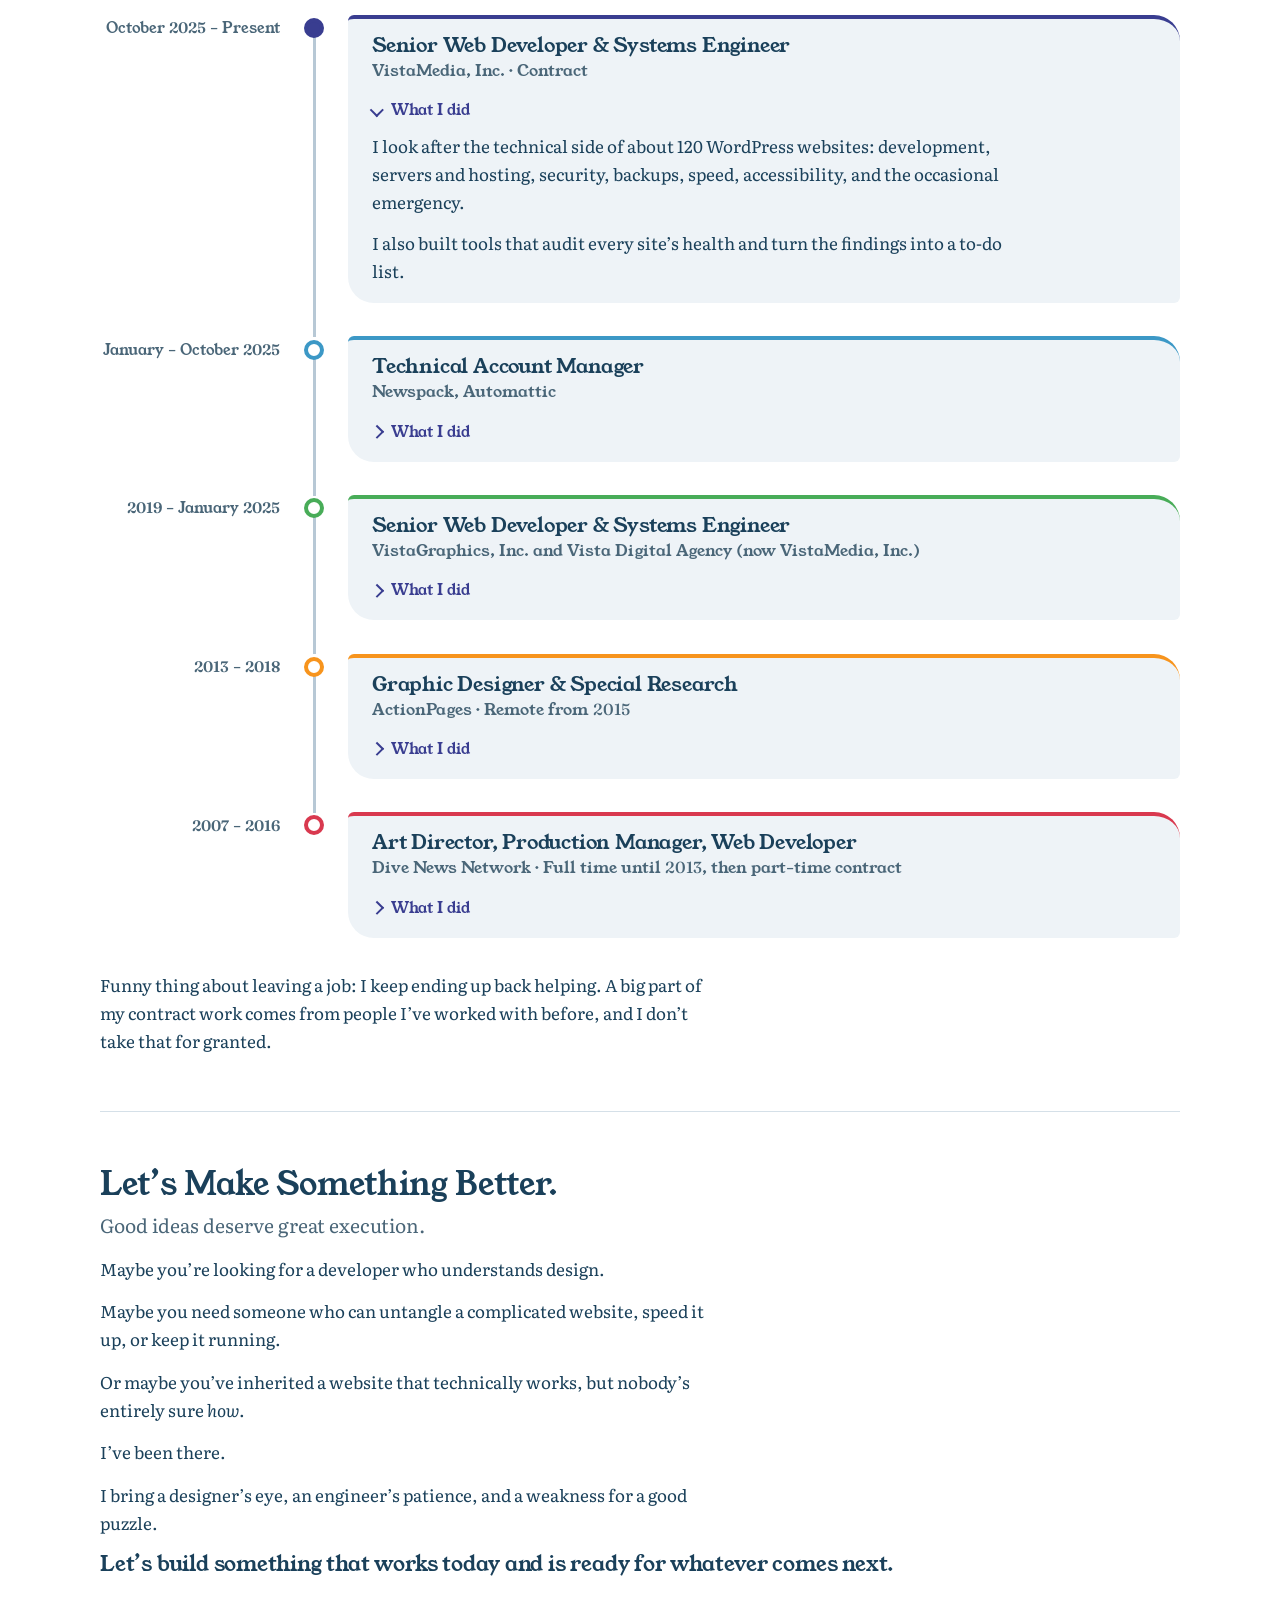
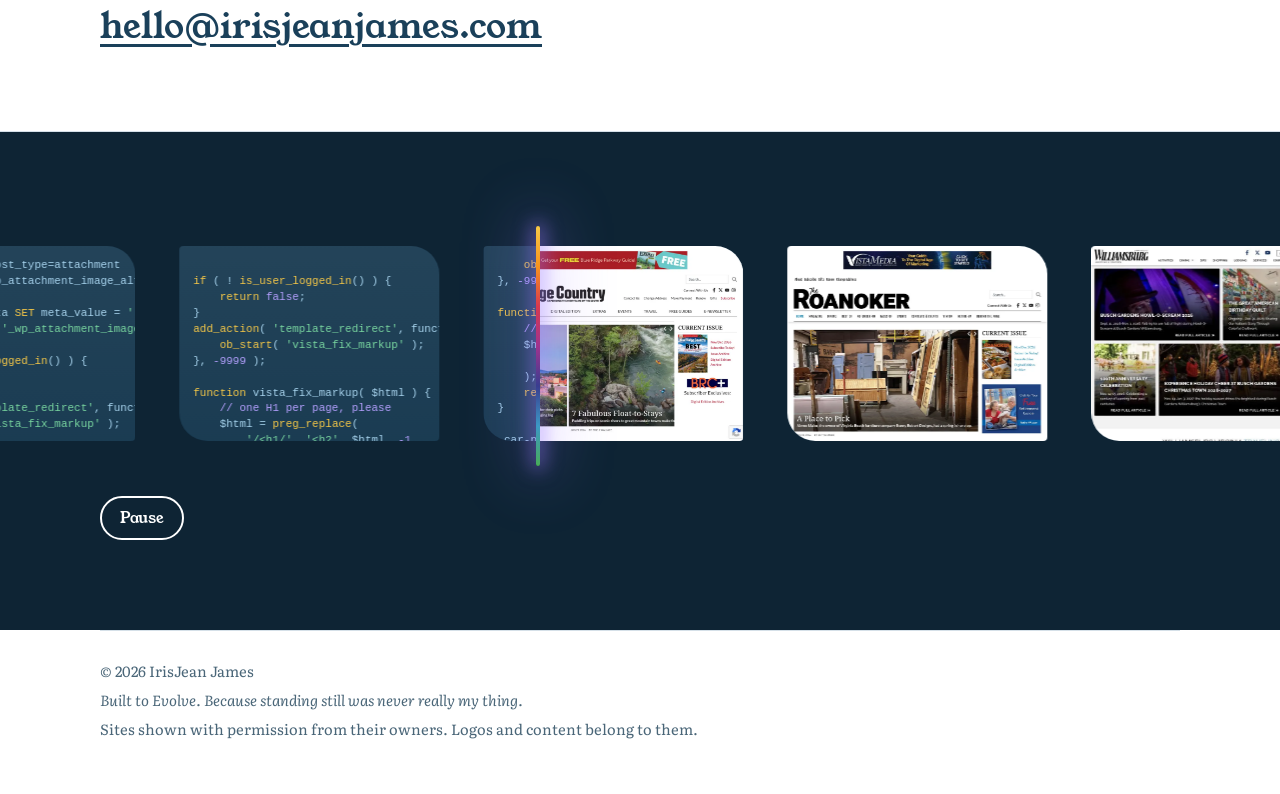
==== commit 661a1206: "0.8321" ====
--- a/about/index.html
+++ b/about/index.html
@@ -25,7 +25,7 @@
     <a class="crumb" href="../">Back to the portfolio</a>
     <div class="page-hero">
       <h1>About</h1>
-      <p class="lede">I’ve been making things for print since I was 13, and I’ve spent 32+ years in design and 12+ in web development, keeping production websites online.</p>
+      <p class="lede">I’ve been making things for print since I was 13, and I’ve spent 32+ years in design and 12+ in web development, keeping live websites online.</p>
     </div>
 
     <div class="prose about">
@@ -45,67 +45,128 @@
           <p>Every site I get my hands on gets set up for it. Sometimes an older site can be coaxed into accessibility. Sometimes it’s better to start fresh and do it right from the beginning. I’ll tell you which one I think it is.</p></div>
         <div style="--c:#953189"><h3>Build it right. Then build it to last.</h3>
           <p>I love solving problems, but I’d rather not solve the same problem every Tuesday.</p>
-          <p>I focus on maintainable, adaptable solutions that can grow alongside the organizations using them.</p>
+          <p>I build things that are easy to look after and can grow with the people using them.</p>
           <p>Because today’s clever workaround shouldn’t become tomorrow’s emergency.</p></div>
         <div style="--c:#48ac58"><h3>The server is part of the story.</h3>
           <p>I don’t stop at the front end.</p>
-          <p>Hosting, DNS, caching, backups, security, analytics, and performance are all part of the bigger picture.</p>
+          <p>Where a site lives matters as much as how it looks. Hosting, backups, security and speed decide whether visitors stay, so I look after those too.</p>
           <p>If something breaks, I want to understand why. If something works, I want to know how to make it better.</p>
           <p>And if something mysteriously fixes itself, I’m definitely going to investigate.</p></div>
         <div style="--c:#d9394f"><h3>Curiosity is practically a job requirement.</h3>
-          <p>I’m a firm believer in asking questions, exploring possibilities, and understanding the reasoning behind a solution.</p>
+          <p>I ask a lot of questions. I want to know why something works, not just that it does.</p>
           <p>I don’t need to know everything.</p>
-          <p>I do need to know how to find the answer, evaluate the options, and make an informed decision.</p>
-          <p>Preferably before touching production.</p></div>
+          <p>I do need to know how to find the answer, weigh the options, and decide.</p>
+          <p>Preferably before touching the live site.</p></div>
         <div style="--c:#393d90"><h3>Knowledge is meant to be shared.</h3>
           <p>Documentation, training, and thoughtful handoffs are part of the job.</p>
-          <p>I want the people using the systems I build to feel confident managing them.</p>
+          <p>I want the people using the sites and systems I build to feel confident managing them.</p>
           <p>A successful project shouldn’t require a developer standing nearby with a magic wand.</p></div>
         <div style="--c:#3c98c6"><h3>In practice</h3>
-          <ul><li><strong>I back up first.</strong> Before any change that is hard to undo, I take a copy of the database and the config, and I write down where it is.</li><li><strong>I write it all down.</strong> Every job gets a write-up: the goal, before and after numbers, what changed, what is still open, and what I got wrong.</li><li><strong>I audit for accessibility, not just speed.</strong> Headings, alt text, contrast, keyboard paths, and focus get checked on every site I touch, and the findings go in the same write-up as everything else.</li><li><strong>I fix things so they stay fixed.</strong> Small plugins and settings instead of edits to a theme, so an update doesn’t undo the work.</li></ul></div>
+          <ul><li><strong>I back up first.</strong> Before any change that is hard to undo, I take a copy of the database and settings, and I write down where it is.</li><li><strong>I write it all down.</strong> Every job gets a write-up: the goal, before and after numbers, what changed, what is still open, and what I got wrong.</li><li><strong>I audit for accessibility, not just speed.</strong> Headings, alt text, contrast, keyboard paths, and focus get checked on every site I touch, and the findings go in the same write-up as everything else.</li><li><strong>I fix things so they stay fixed.</strong> Small add-ons and settings instead of changing the theme itself, so an update doesn’t undo the work.</li></ul></div>
       </div>
     </section>
 
     <section id="road" aria-labelledby="road-h">
       <h2 id="road-h">The Road So Far</h2>
       <p class="lede">From pixels to platforms. And everything in between.</p>
-      <p>My career started in print design, where I learned that typography matters, deadlines are real, and sometimes the smallest details make the biggest difference.</p>
+      <p>I started in design at 13, pasting up the yearbook. By 18 I was a paid editor at the OakLeaves, the student paper at Manchester College (now Manchester University) in Indiana, because I’d already learned the software on my high school’s weekly paper (PageMaker, before it became InDesign). Right place, right time. Later I went back to school at a technical institute in Jacksonville, Florida, for web development and information technology, and graduated summa cum laude and valedictorian of a class of two.</p>
+      <p>Print taught me that typography matters, deadlines are real, and sometimes the smallest details make the biggest difference.</p>
       <p>Eventually, my curiosity wandered beyond the page and into the code behind it.</p>
       <p>One thing led to another.</p>
       <p>Design became development. Development became infrastructure. Infrastructure became security, performance, accessibility, and an ever-expanding collection of interesting technical challenges.</p>
-      <p>Today, I work across the entire web ecosystem, combining creative thinking with the practical skills needed to build, manage, and improve production websites.</p>
+      <p>Today I build, manage, and fix live websites.</p>
       <p>I still care deeply about how things look.</p>
       <p>I just happen to care equally about what happens when nobody’s looking.</p>
       <ol class="exp">
-        <li><p class="when">October 2025 – Present</p><div><h3>Senior Web Developer &amp; Systems Engineer</h3><p class="where">VistaMedia, Inc. · Contract</p>
-          <p>I manage the technical side of a portfolio of approximately 120 WordPress websites.</p>
-          <p>That includes development, server administration, hosting, security, backups, performance optimization, accessibility, and the occasional production emergency.</p>
-          <p>I’ve also built tools to audit website health across the portfolio, turning technical findings into actionable improvements.</p>
-          <p>In short, I help keep a lot of moving parts moving in the right direction.</p></div></li>
-        <li><p class="when">January – October 2025</p><div><h3>Technical Account Manager</h3><p class="where">Newspack, Automattic</p>
-          <p>I worked with more than 300 news publishers, helping them navigate technical challenges across WordPress, integrations, analytics, and publishing workflows.</p>
-          <p>With more than 500 issues resolved and a 95% customer satisfaction rating, I learned just how important it is to translate complicated technology into solutions people can actually use.</p>
-          <p>Because even the best technical answer isn’t particularly helpful if nobody understands it.</p></div></li>
-        <li><p class="when">2019 – January 2025</p><div><h3>Senior Web Developer &amp; Systems Engineer</h3><p class="where">VistaDigital Agency</p>
-          <p>I started on the print side as lead designer, then moved to the web team and helped develop, maintain, and modernize more than 120 websites across publishing, tourism, hospitality, and entertainment.</p>
-          <p>Highlights include building a WordPress multisite franchise network, delivering more than 60 accessibility-focused websites, and migrating 85 websites to Google Analytics 4.</p>
-          <p>There was also plenty of hosting, troubleshooting, optimization, and figuring out why something worked perfectly yesterday but apparently changed its mind overnight.</p></div></li>
-        <li><p class="when">2007 – 2016</p><div><h3>Art Director &amp; Web Manager</h3><p class="where">Dive News Network</p>
-          <p>Before I was worrying about server configurations, I was worrying about kerning.</p>
-          <p>I led creative and digital initiatives for a multi-publication media company, working across editorial design, branding, website management, and digital strategy. That included moving its websites from Drupal to Joomla while keeping the content and search visibility intact.</p>
-          <p>Those years gave me a foundation in visual communication that still influences everything I build today.</p>
-          <p>And yes, I still notice bad kerning.</p></div></li>
+        <li class="job" style="--c:#393d90">
+          <p class="when">October 2025 – Present</p>
+          <span class="rail" aria-hidden="true"></span>
+          <div class="card">
+            <h3>Senior Web Developer &amp; Systems Engineer</h3>
+            <p class="where">VistaMedia, Inc. · Contract</p>
+            <details name="career" open>
+              <summary>What I did<span class="sr">: Senior Web Developer &amp; Systems Engineer, VistaMedia, Inc. · Contract</span></summary>
+              <div class="more-body">
+            <p>I look after the technical side of about 120 WordPress websites: development, servers and hosting, security, backups, speed, accessibility, and the occasional emergency.</p>
+            <p>I also built tools that audit every site’s health and turn the findings into a to-do list.</p>
+              </div>
+            </details>
+          </div>
+        </li>
+        <li class="job" style="--c:#3c98c6">
+          <p class="when">January – October 2025</p>
+          <span class="rail" aria-hidden="true"></span>
+          <div class="card">
+            <h3>Technical Account Manager</h3>
+            <p class="where">Newspack, Automattic</p>
+            <details name="career">
+              <summary>What I did<span class="sr">: Technical Account Manager, Newspack, Automattic</span></summary>
+              <div class="more-body">
+            <p>I helped more than 300 news publishers with the technical side of publishing: WordPress, integrations, analytics, and workflows.</p>
+            <p>Over 500 issues resolved and a 95% satisfaction rating taught me that the best technical answer is useless if nobody understands it.</p>
+              </div>
+            </details>
+          </div>
+        </li>
+        <li class="job" style="--c:#48ac58">
+          <p class="when">2019 – January 2025</p>
+          <span class="rail" aria-hidden="true"></span>
+          <div class="card">
+            <h3>Senior Web Developer &amp; Systems Engineer</h3>
+            <p class="where">VistaGraphics, Inc. and Vista Digital Agency (now VistaMedia, Inc.)</p>
+            <details name="career">
+              <summary>What I did<span class="sr">: Senior Web Developer &amp; Systems Engineer, VistaGraphics, Inc. and Vista Digital Agency (now VistaMedia, Inc.)</span></summary>
+              <div class="more-body">
+            <p>I started as a contract lead designer on the print side, then was hired onto the web team and helped build, maintain, and modernize more than 120 websites in publishing, tourism, hospitality, and entertainment.</p>
+            <p>Highlights: a WordPress network for a franchise, more than 60 accessibility-focused websites, and 85 websites moved to Google Analytics 4.</p>
+            <p>The rest was hosting, troubleshooting, and figuring out why something worked perfectly yesterday and changed its mind overnight.</p>
+              </div>
+            </details>
+          </div>
+        </li>
+        <li class="job" style="--c:#f7941d">
+          <p class="when">2013 – 2018</p>
+          <span class="rail" aria-hidden="true"></span>
+          <div class="card">
+            <h3>Graphic Designer &amp; Special Research</h3>
+            <p class="where">ActionPages · Remote from 2015</p>
+            <details name="career">
+              <summary>What I did<span class="sr">: Graphic Designer &amp; Special Research, ActionPages</span></summary>
+              <div class="more-body">
+            <p>I designed an average of 50 to 75 ads a day for local telephone directories, working with clients to get their content and approval.</p>
+            <p>I also researched and wrote the special sections: local government, schools, recycling, and activity guides.</p>
+              </div>
+            </details>
+          </div>
+        </li>
+        <li class="job" style="--c:#d9394f">
+          <p class="when">2007 – 2016</p>
+          <span class="rail" aria-hidden="true"></span>
+          <div class="card">
+            <h3>Art Director, Production Manager, Web Developer</h3>
+            <p class="where">Dive News Network · Full time until 2013, then part-time contract</p>
+            <details name="career">
+              <summary>What I did<span class="sr">: Art Director, Production Manager, Web Developer, Dive News Network, full time until 2013, then part-time contract</span></summary>
+              <div class="more-body">
+            <p>Before I was worrying about server configurations, I was worrying about kerning.</p>
+            <p>I led creative and digital work for a company with several publications: editorial design, branding, websites, and digital strategy. That included moving its websites from Drupal to Joomla without losing content or search rankings.</p>
+            <p>And yes, I still notice bad kerning.</p>
+              </div>
+            </details>
+          </div>
+        </li>
       </ol>
+      <p>Funny thing about leaving a job: I keep ending up back helping. A big part of my contract work comes from people I’ve worked with before, and I don’t take that for granted.</p>
     </section>
 
     <section id="contact" class="contact" aria-labelledby="contact-h">
       <h2 id="contact-h">Let’s Make Something Better.</h2>
       <p class="lede">Good ideas deserve great execution.</p>
       <p>Maybe you’re looking for a developer who understands design.</p>
-      <p>Maybe you need someone who can untangle a complicated web platform, improve performance, or keep critical infrastructure running smoothly.</p>
+      <p>Maybe you need someone who can untangle a complicated website, speed it up, or keep it running.</p>
       <p>Or maybe you’ve inherited a website that technically works, but nobody’s entirely sure <em>how</em>.</p>
       <p>I’ve been there.</p>
-      <p>I bring creative thinking, technical experience, and a genuine enthusiasm for figuring things out.</p>
+      <p>I bring a designer’s eye, an engineer’s patience, and a weakness for a good puzzle.</p>
       <p class="pull"><strong>Let’s build something that works today and is ready for whatever comes next.</strong></p>
       <a class="mail" href="mailto:hello@irisjeanjames.com">hello@irisjeanjames.com</a>
     </section>
--- a/styles.css
+++ b/styles.css
@@ -172,14 +172,32 @@
 .stats span{display:block;margin-top:.3rem;font-size:.9rem;line-height:1.3;color:var(--ink-soft)}
 
 /* Experience */
-.exp{list-style:none;margin:8px 0 0;padding:0}
-.exp li{display:grid;grid-template-columns:150px 1fr;gap:6px 28px;padding:22px 0;border-top:1px solid var(--line)}
-.exp li:first-child{border-top:0;padding-top:8px}
-.exp .when{margin:0;font:600 .95rem var(--display);color:var(--ink-soft);padding-top:.3rem}
+/* career timeline: a rail with a dot per job, date beside it, details open one at a time */
+.exp{list-style:none;margin:28px 0 0;padding:0}
+.exp .job{display:grid;grid-template-columns:180px 28px minmax(0,1fr);column-gap:20px;padding:0 0 26px}
+.exp .when{margin:0;text-align:right;font:600 .95rem var(--display);color:var(--ink-soft);padding-top:.15rem}
+.exp .rail{position:relative}
+.exp .rail::before{content:"";position:absolute;left:50%;top:.7rem;bottom:-34px;width:3px;margin-left:-1.5px;background:#b7c8d5}
+.exp .job:last-child .rail::before{display:none}
+.exp .rail::after{content:"";position:absolute;left:50%;top:.2rem;width:12px;height:12px;margin-left:-10px;border-radius:50%;background:#fff;border:4px solid var(--c,var(--ink))}
+.exp .job:has(details[open]) .rail::after{background:var(--c,var(--ink))}
+.exp .card{background:var(--mist);border-top:4px solid var(--c,var(--ink));border-radius:6px 26px 6px 26px;padding:16px 24px 8px}
 .exp h3{font-size:1.25rem;margin:0}
-.exp .where{margin:.15rem 0 .6rem;font:500 1rem var(--display);color:var(--ink-soft)}
-.exp p:last-child{margin:0;max-width:64ch}
-@media (max-width:800px){.exp li{grid-template-columns:1fr}}
+.exp .where{margin:.15rem 0 .4rem;font:500 1rem var(--display);color:var(--ink-soft)}
+.exp summary{display:flex;align-items:center;gap:.6em;min-height:44px;cursor:pointer;list-style:none;font:600 .95rem var(--display);color:var(--focus)}
+.exp summary::-webkit-details-marker{display:none}
+.exp summary::before{content:"";flex:none;width:.5em;height:.5em;border-right:2px solid currentColor;border-bottom:2px solid currentColor;transform:rotate(-45deg);transition:transform .2s}
+.exp details[open] summary::before{transform:rotate(45deg)}
+.exp .more-body{padding:0 0 10px}
+.exp .more-body p{margin:0 0 .8rem;max-width:64ch}
+.exp .more-body p:last-child{margin-bottom:0}
+@media (prefers-reduced-motion:reduce){.exp summary::before{transition:none}}
+@media (max-width:800px){
+  .exp .job{grid-template-columns:20px minmax(0,1fr);column-gap:14px}
+  .exp .rail{grid-column:1;grid-row:1 / span 2}
+  .exp .when{grid-column:2;grid-row:1;text-align:left;padding:0 0 .5rem}
+  .exp .card{grid-column:2;grid-row:2;padding:14px 18px 6px}
+}
 .hero>*{min-width:0}
 @media (max-width:800px){.nav{flex-wrap:wrap;row-gap:2px}}
 .stats{grid-template-columns:repeat(4,1fr);max-width:600px}
@@ -216,10 +234,6 @@
 footer .closing{font-style:italic}
 .prose.about section{padding:56px 0 0;margin-top:56px;border-top:1px solid var(--line)}
 .prose.about section:first-child{margin-top:12px}
-.prose.about .exp li{padding:24px 0}
-.prose.about .exp li:first-child{padding-top:8px}
-.prose.about .exp li>div p{margin:0 0 .8rem}
-.prose.about .exp .where{margin:.15rem 0 .7rem}
 .prose .contact h2{margin-bottom:.4rem}
 .contact p{margin-bottom:.9rem}
 .contact .mail{display:inline-block;margin-top:.6rem}
@@ -334,3 +348,60 @@
 @keyframes introOpen{to{--r:160vmax}}
 @keyframes introPupil{from{transform:scale(.2);opacity:0}to{transform:none;opacity:1}}
 @media (prefers-reduced-motion:reduce){.intro-on #intro{display:none}}
+
+/* case-study design pass */
+.page-hero.has-shot{display:grid;grid-template-columns:minmax(0,1.1fr) minmax(0,.9fr);gap:44px;align-items:center}
+.page-hero.has-shot h1{max-width:none}
+.heroshot{margin:0}
+.heroshot .frame{border:1px solid var(--line);border-top:8px solid var(--c);border-radius:4px 40px 4px 40px;overflow:hidden;background:#fff;box-shadow:0 12px 32px rgba(26,64,90,.14)}
+.heroshot img{width:100%;height:auto}
+.prose ul.stats{display:grid;grid-template-columns:repeat(auto-fit,minmax(180px,1fr));gap:16px;list-style:none;padding:0;margin:0;max-width:none}
+.stat{background:var(--mist);border-top:5px solid var(--c);border-radius:6px 24px 6px 24px;padding:18px 20px;margin:0}
+.stat b{display:block;font:400 clamp(2.2rem,4.4vw,3rem)/1 var(--display);color:var(--ink)}
+.stat span{display:block;margin-top:.45rem;font-size:.95rem;line-height:1.35;color:var(--ink-soft)}
+.prose .factsec .facts{background:var(--mist);border:0;border-top:5px solid var(--c);border-radius:6px 26px 6px 26px;padding:24px 28px}
+.split{display:grid;grid-template-columns:minmax(0,1.3fr) minmax(0,.7fr);gap:48px;align-items:start}
+.split>div>p:first-of-type{margin-top:0}
+.diagram{margin:6px 0 0;text-align:center}
+.diagram svg{width:100%;max-width:320px;height:auto;margin:0 auto}
+.diagram .pulses line{stroke:#f7941d;stroke-width:4;stroke-linecap:round;stroke-dasharray:12 120;stroke-dashoffset:12}
+.anim .pulses line{animation:pulse 4.8s ease-in-out infinite}
+@keyframes pulse{0%{stroke-dashoffset:12}35%{stroke-dashoffset:-124}100%{stroke-dashoffset:-124}}
+.pausebtn{margin-top:.7rem;font:600 .9rem var(--display);color:var(--ink);background:#fff;border:2px solid var(--ink);border-radius:999px;padding:6px 16px;cursor:pointer}
+.pausebtn:hover{background:var(--mist)}
+.pausebtn:focus-visible{outline:3px solid var(--focus);outline-offset:3px}
+@media (prefers-reduced-motion:reduce){.diagram .pulses{display:none}.pausebtn{display:none}}
+.diagram figcaption{margin-top:.5rem;font-size:.92rem;line-height:1.4;color:var(--ink-soft)}
+.prose ul.cards{display:grid;grid-template-columns:repeat(auto-fit,minmax(190px,1fr));gap:14px;list-style:none;padding:0;margin:18px 0;max-width:none}
+.cards li{margin:0;padding:14px 16px 16px;background:#fff;border:1px solid var(--line);border-top:4px solid var(--c);border-radius:4px 18px 4px 18px;line-height:1.45}
+.cards li strong{display:block;font:400 1.1rem var(--display);margin-bottom:.2rem}
+@media (max-width:800px){
+  .page-hero.has-shot,.split{grid-template-columns:1fr;gap:26px}
+}
+
+/* deco illustrations */
+.deco{margin:6px auto 0;max-width:300px}
+.deco svg{width:100%;height:auto}
+
+/* motion */
+.deco{text-align:center}
+.anim.paused *{animation-play-state:paused!important}
+.anim .mag{animation:lift 7.2s ease-in-out infinite}
+@keyframes lift{0%{transform:translateY(0)}7%{transform:translateY(-10px)}15%,100%{transform:translateY(0)}}
+.anim .ring{animation:hop 12s ease-in-out infinite}
+@keyframes hop{0%,12%{transform:translate(0,0)}20%,32%{transform:translate(-76px,46px)}40%,52%{transform:translate(-38px,92px)}60%,72%{transform:translate(38px,46px)}80%,92%{transform:translate(-76px,-46px)}100%{transform:translate(0,0)}}
+.anim .keyg{transform-origin:70px 90px;animation:sway 5s ease-in-out infinite}
+@keyframes sway{0%,100%{transform:rotate(-5deg)}50%{transform:rotate(5deg)}}
+.anim .trail{animation:march 5s linear infinite}
+@keyframes march{to{stroke-dashoffset:-60}}
+.anim .pin{transform-box:fill-box;transform-origin:center;animation:ping 4.5s ease-in-out infinite}
+@keyframes ping{0%,70%,100%{transform:scale(1)}85%{transform:scale(1.25)}}
+@media (prefers-reduced-motion:reduce){.anim *{animation:none!important}}
+/* jump list */
+.prose .jump{margin:26px 0 0}
+.jump p{margin:0 0 .5rem;font:600 .95rem var(--display);color:var(--ink-soft)}
+.prose .jump ul{display:flex;flex-wrap:wrap;gap:8px;list-style:none;padding:0;margin:0;max-width:none}
+.jump li{margin:0}
+.jump a{display:inline-block;padding:6px 14px;border:2px solid var(--line);border-radius:999px;text-decoration:none;font:600 .92rem var(--display);color:var(--ink);background:#fff}
+.jump a:hover{background:var(--mist);border-color:var(--c)}
+.prose h2[id]{scroll-margin-top:20px}
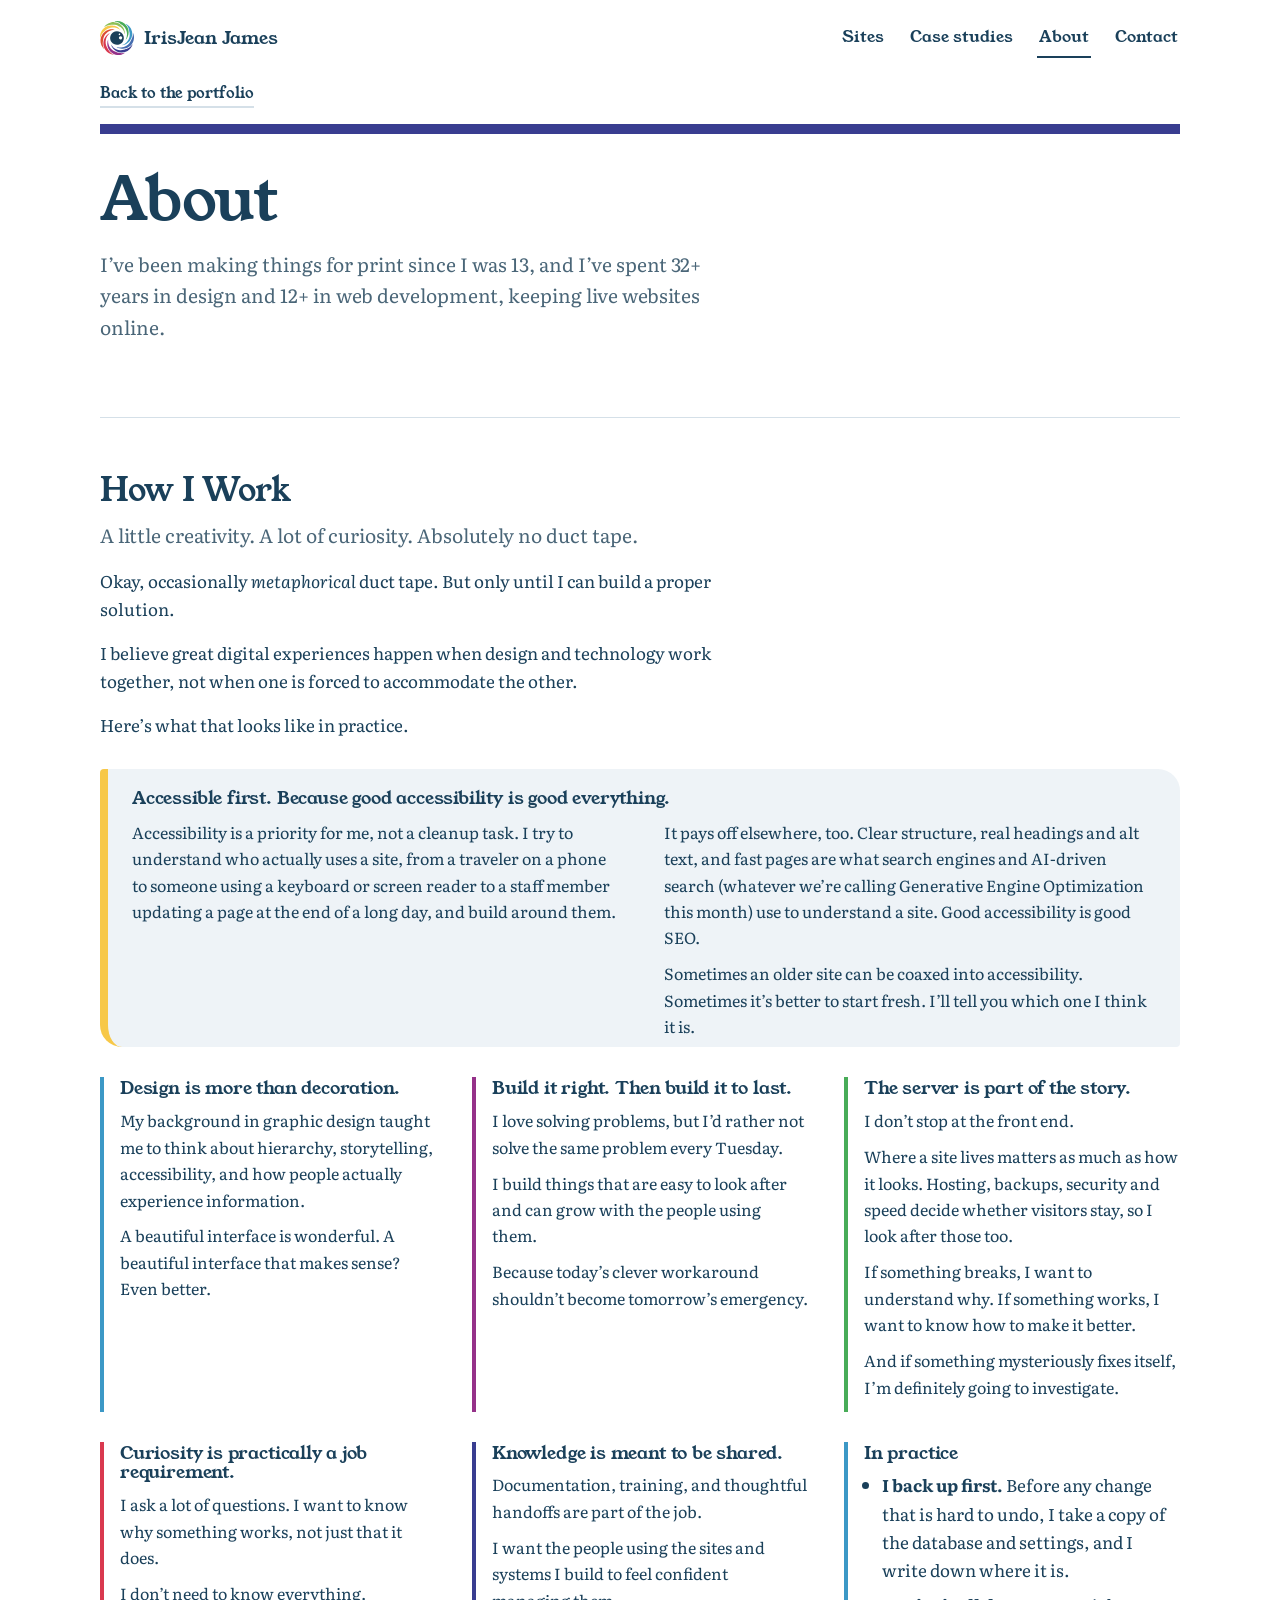
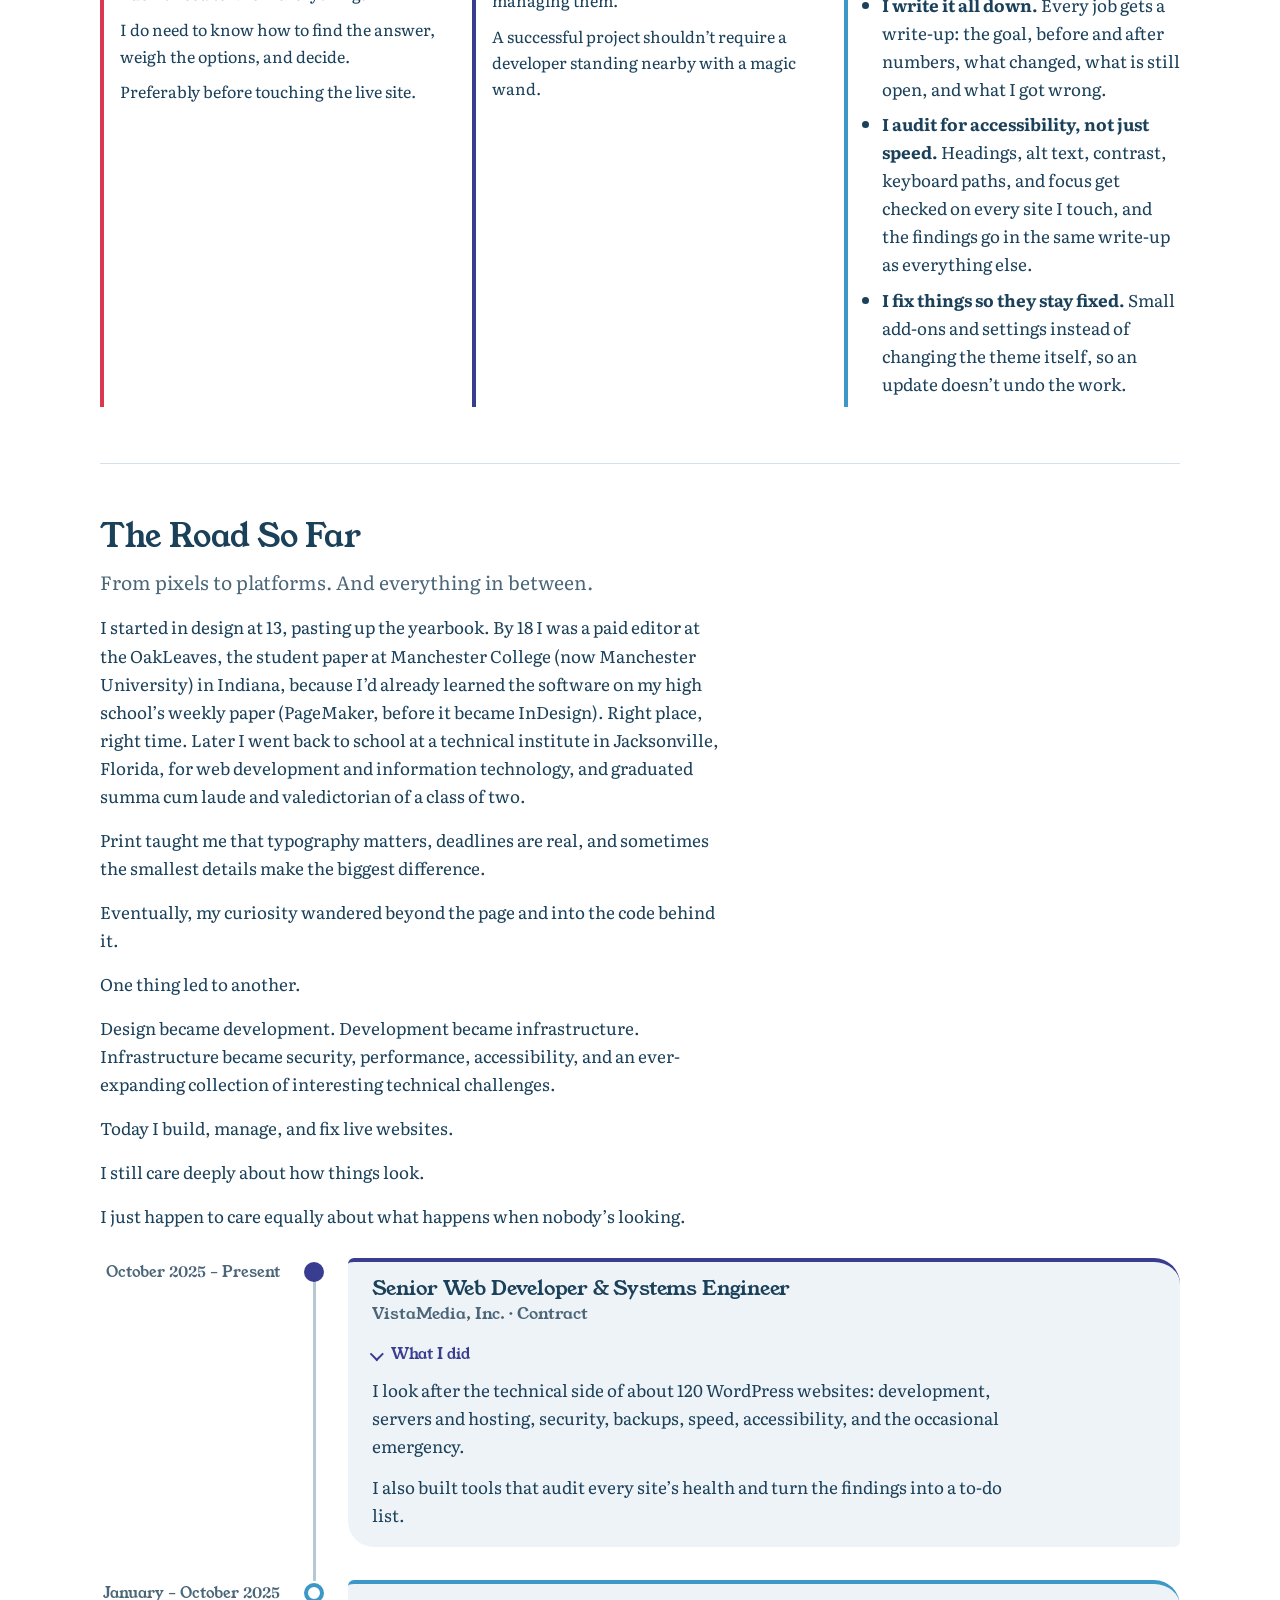
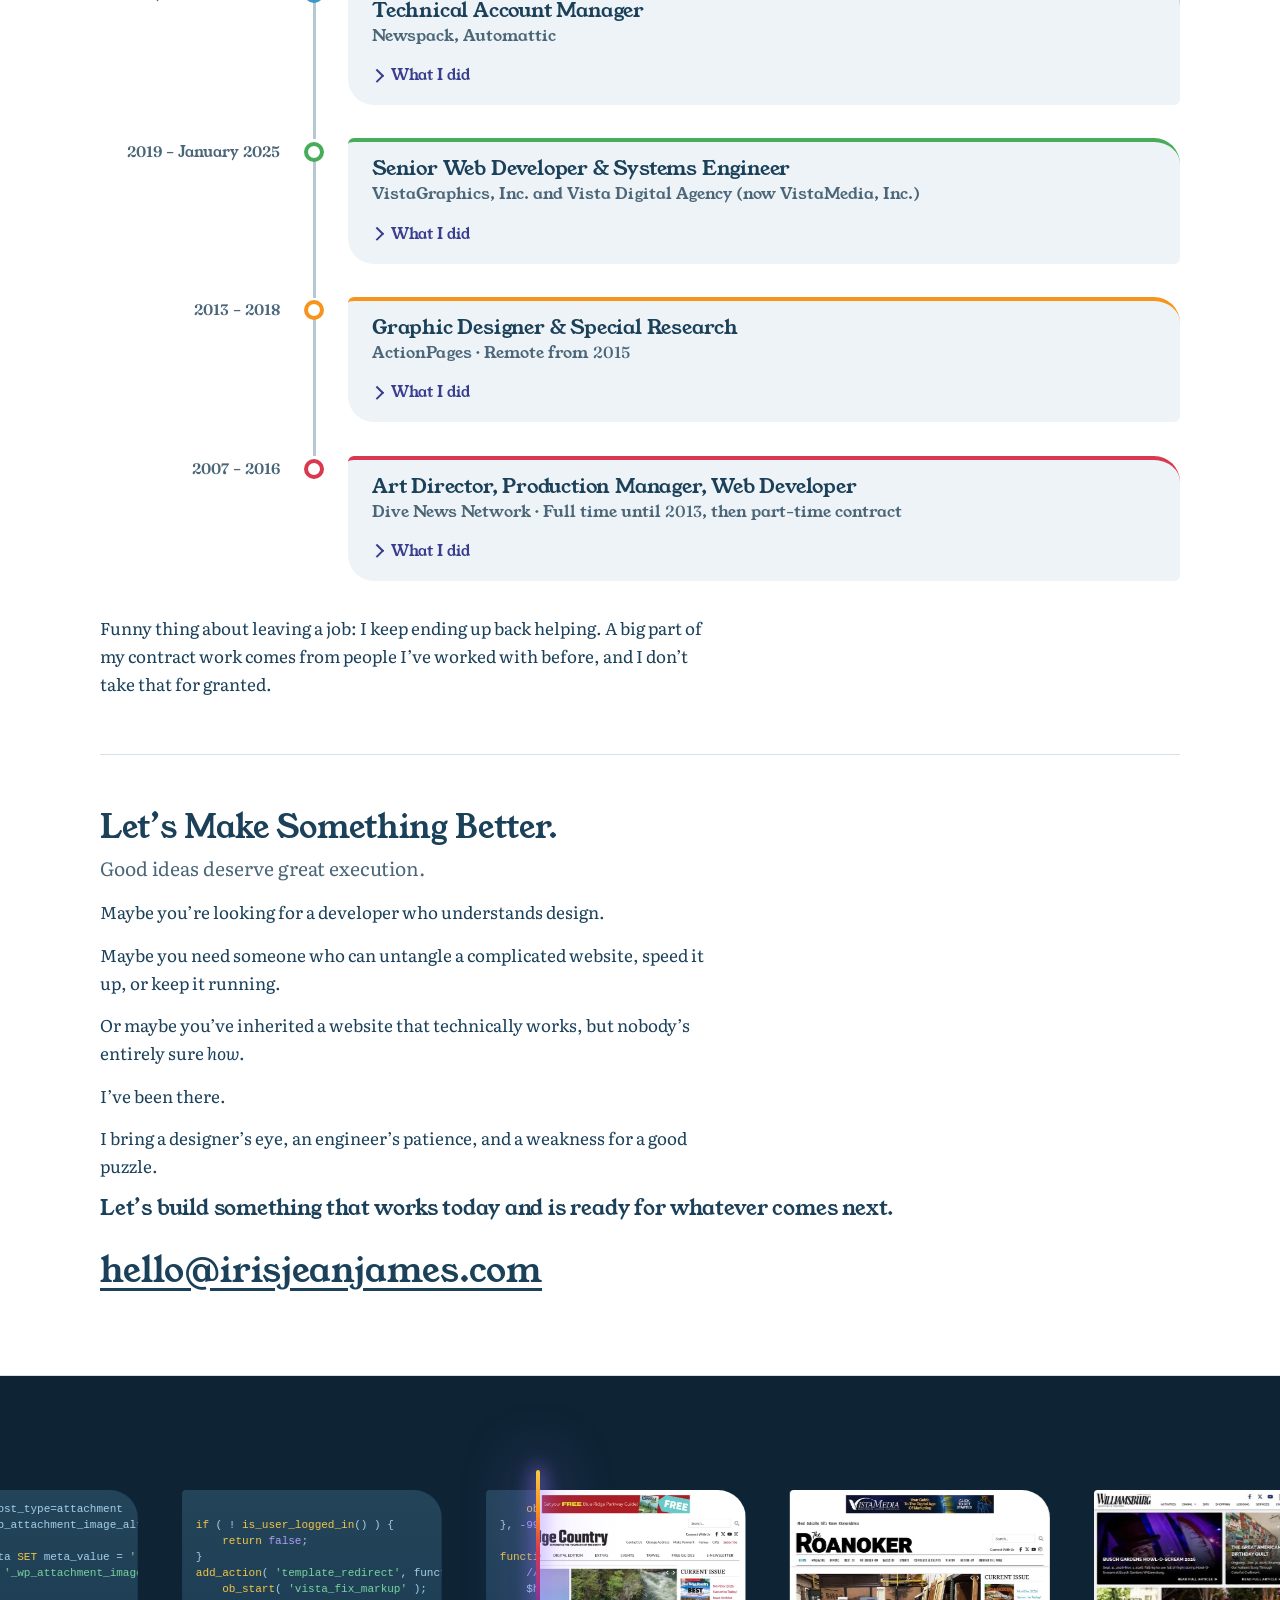
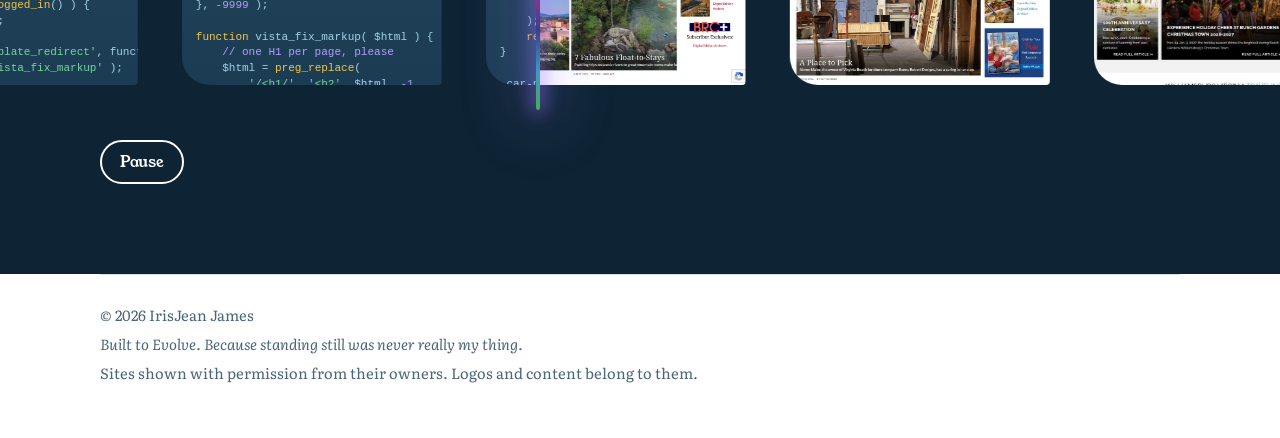
==== commit 028f85a1: "0.8322" ====
--- a/about/index.html
+++ b/about/index.html
@@ -36,13 +36,14 @@
       <p>I believe great digital experiences happen when design and technology work together, not when one is forced to accommodate the other.</p>
       <p>Here’s what that looks like in practice.</p>
       <div class="how how-full">
+        <div class="feature" style="--c:#f7c848"><h3>Accessible first. Because good accessibility is good everything.</h3>
+          <p>Accessibility is a priority for me, not a cleanup task. I try to understand who actually uses a site, from a traveler on a phone to someone using a keyboard or screen reader to a staff member updating a page at the end of a long day, and build around them.</p>
+          <p>It pays off elsewhere, too. Clear structure, real headings and alt text, and fast pages are what search engines and AI-driven search (whatever we’re calling Generative Engine Optimization this month) use to understand a site. Good accessibility is good SEO.</p>
+          <p>Sometimes an older site can be coaxed into accessibility. Sometimes it’s better to start fresh. I’ll tell you which one I think it is.</p></div>
         <div style="--c:#3c98c6"><h3>Design is more than decoration.</h3>
           <p>My background in graphic design taught me to think about hierarchy, storytelling, accessibility, and how people actually experience information.</p>
           <p>A beautiful interface is wonderful. A beautiful interface that makes sense? Even better.</p></div>
-        <div style="--c:#f7c848"><h3>Accessible first. Because good accessibility is good everything.</h3>
-          <p>Accessibility is a priority for me, not a cleanup task. I try to understand who actually uses a site, whether that’s a traveler on a phone, someone navigating by keyboard or screen reader, or a staff member updating a page at the end of a long day, and build around them.</p>
-          <p>It also pays off elsewhere. Clear structure, meaningful headings, real alt text, and fast pages help people, and they are the same things search engines and AI-driven search (whatever we’re calling Generative Engine Optimization this month) use to understand a site. Good accessibility is good SEO.</p>
-          <p>Every site I get my hands on gets set up for it. Sometimes an older site can be coaxed into accessibility. Sometimes it’s better to start fresh and do it right from the beginning. I’ll tell you which one I think it is.</p></div>
+        
         <div style="--c:#953189"><h3>Build it right. Then build it to last.</h3>
           <p>I love solving problems, but I’d rather not solve the same problem every Tuesday.</p>
           <p>I build things that are easy to look after and can grow with the people using them.</p>
--- a/styles.css
+++ b/styles.css
@@ -355,7 +355,7 @@
 .heroshot{margin:0}
 .heroshot .frame{border:1px solid var(--line);border-top:8px solid var(--c);border-radius:4px 40px 4px 40px;overflow:hidden;background:#fff;box-shadow:0 12px 32px rgba(26,64,90,.14)}
 .heroshot img{width:100%;height:auto}
-.prose ul.stats{display:grid;grid-template-columns:repeat(auto-fit,minmax(180px,1fr));gap:16px;list-style:none;padding:0;margin:0;max-width:none}
+.prose ul.stats{display:grid;grid-template-columns:repeat(auto-fit,minmax(180px,1fr));gap:16px;list-style:none;padding:0;margin:0;max-width:none;border:0}
 .stat{background:var(--mist);border-top:5px solid var(--c);border-radius:6px 24px 6px 24px;padding:18px 20px;margin:0}
 .stat b{display:block;font:400 clamp(2.2rem,4.4vw,3rem)/1 var(--display);color:var(--ink)}
 .stat span{display:block;margin-top:.45rem;font-size:.95rem;line-height:1.35;color:var(--ink-soft)}
@@ -405,3 +405,18 @@
 .jump a{display:inline-block;padding:6px 14px;border:2px solid var(--line);border-radius:999px;text-decoration:none;font:600 .92rem var(--display);color:var(--ink);background:#fff}
 .jump a:hover{background:var(--mist);border-color:var(--c)}
 .prose h2[id]{scroll-margin-top:20px}
+
+/* float illustrations */
+.split{display:block}
+.split .deco,.split .diagram{float:right;width:min(300px,38%);max-width:none;margin:6px 0 18px 44px}
+.prose .factsec{clear:both}
+@media (max-width:800px){
+  .split{display:flex;flex-direction:column-reverse;gap:22px}
+  .split .deco,.split .diagram{float:none;width:100%;max-width:300px;margin:0 auto}
+}
+
+/* featured card */
+.how .feature{grid-column:1/-1;columns:2;column-gap:44px;background:var(--mist);border-left-width:8px;border-radius:4px 22px 4px 22px;padding:20px 28px 8px 24px}
+.how .feature h3{column-span:all;margin-bottom:.6rem}
+.how .feature p{break-inside:avoid}
+@media (max-width:800px){.how .feature{columns:1;padding:16px 18px 6px}}
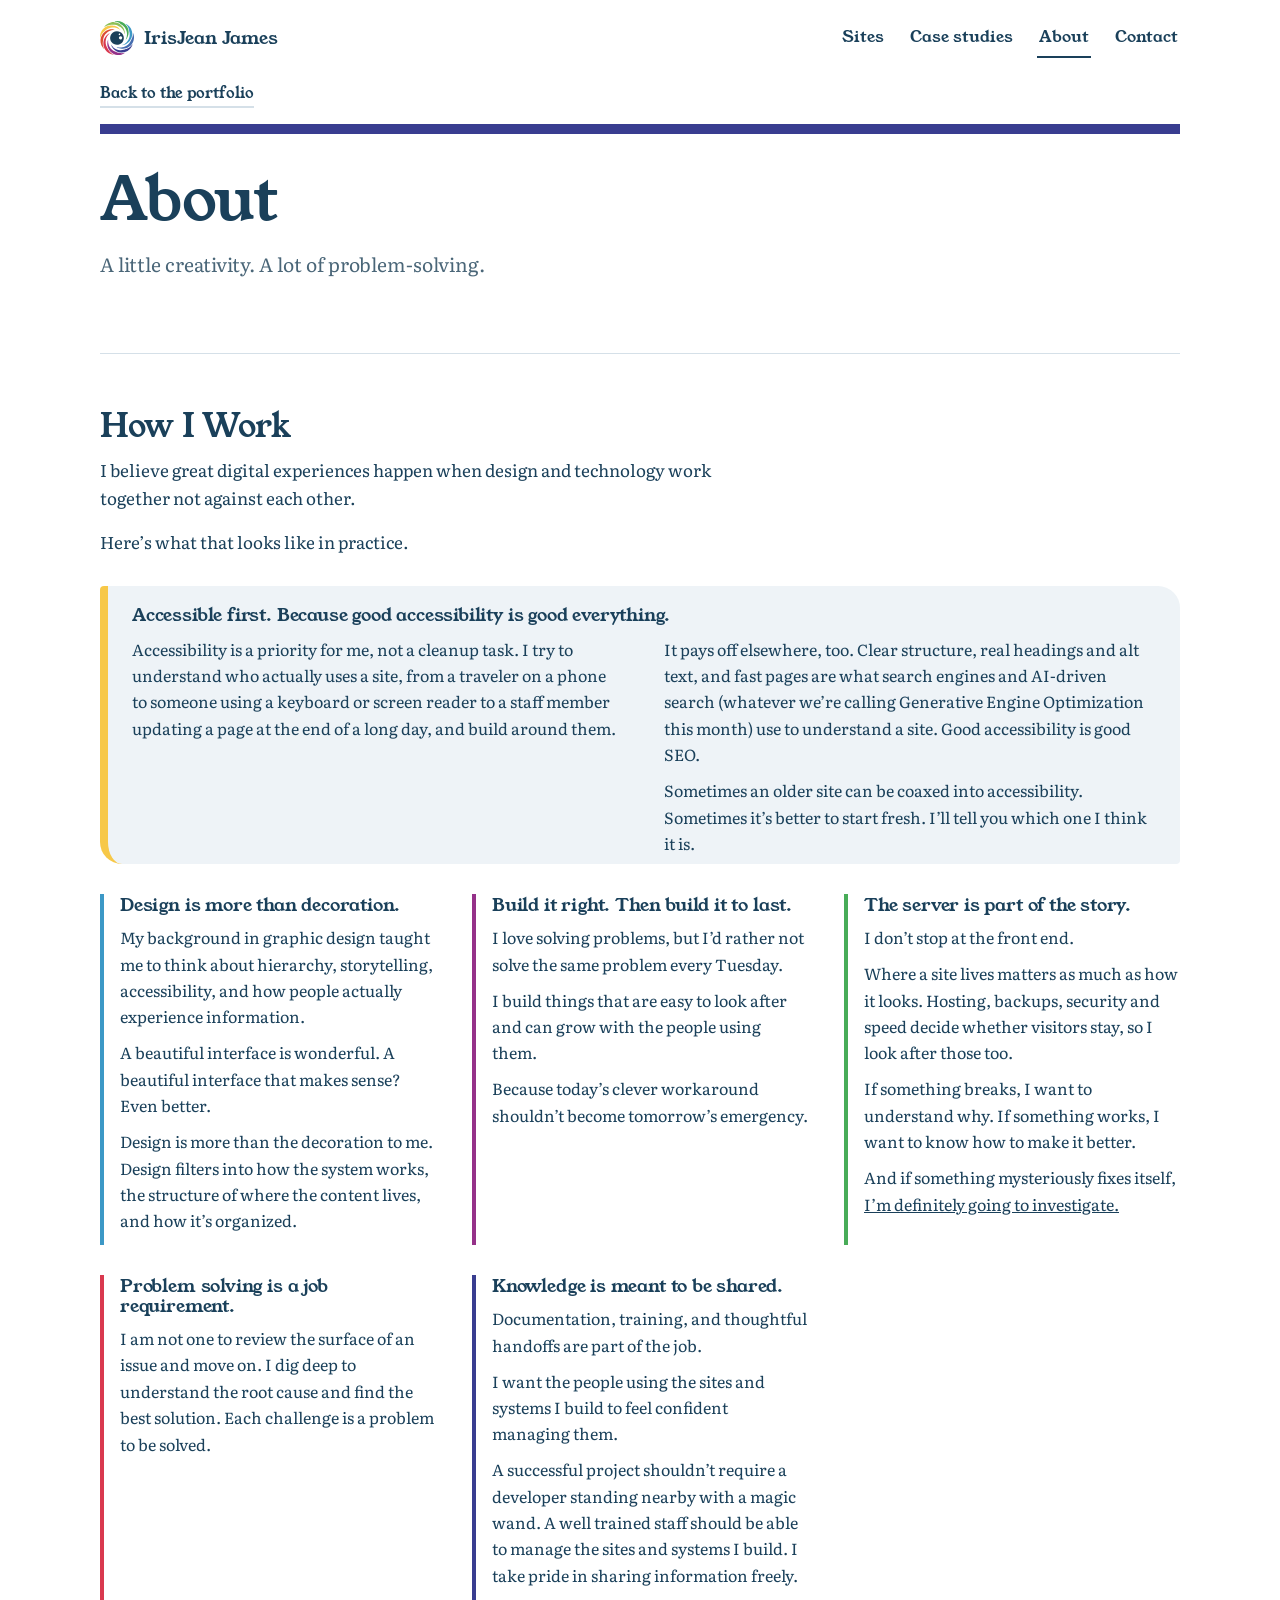
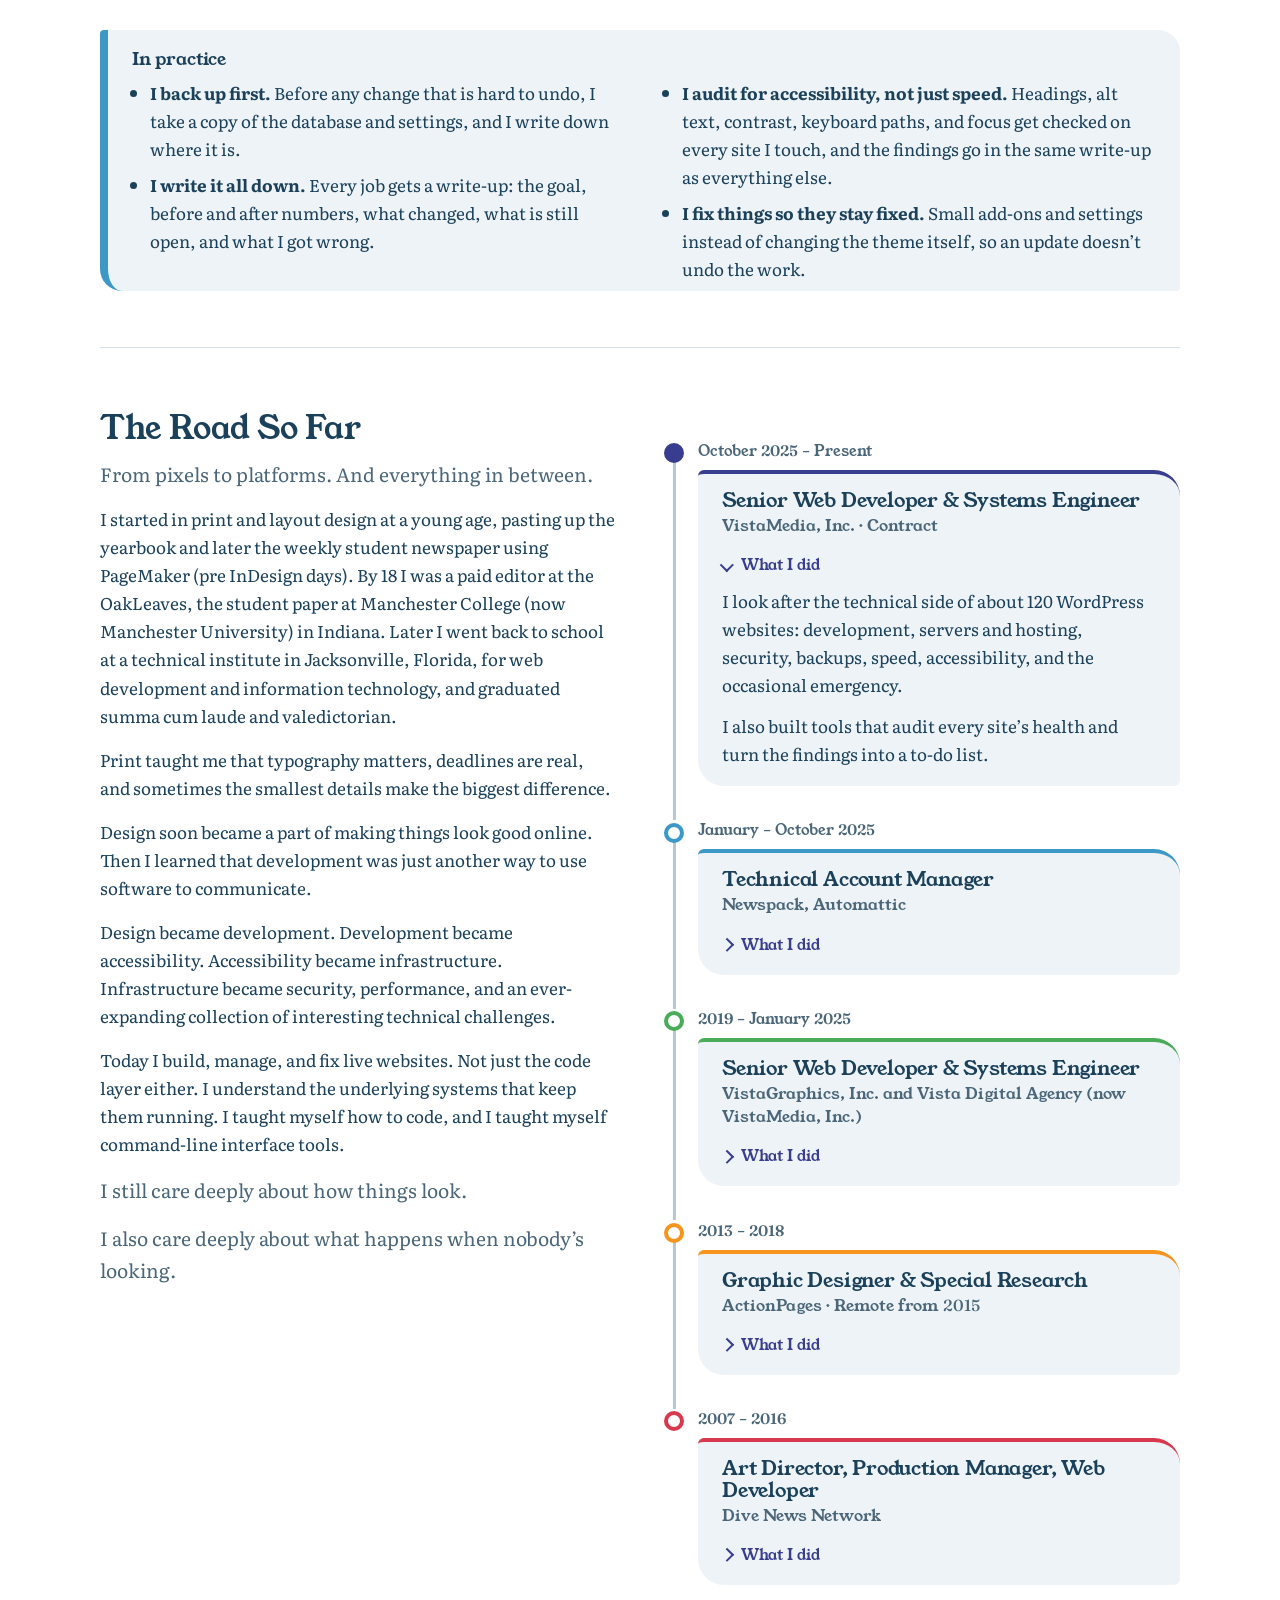
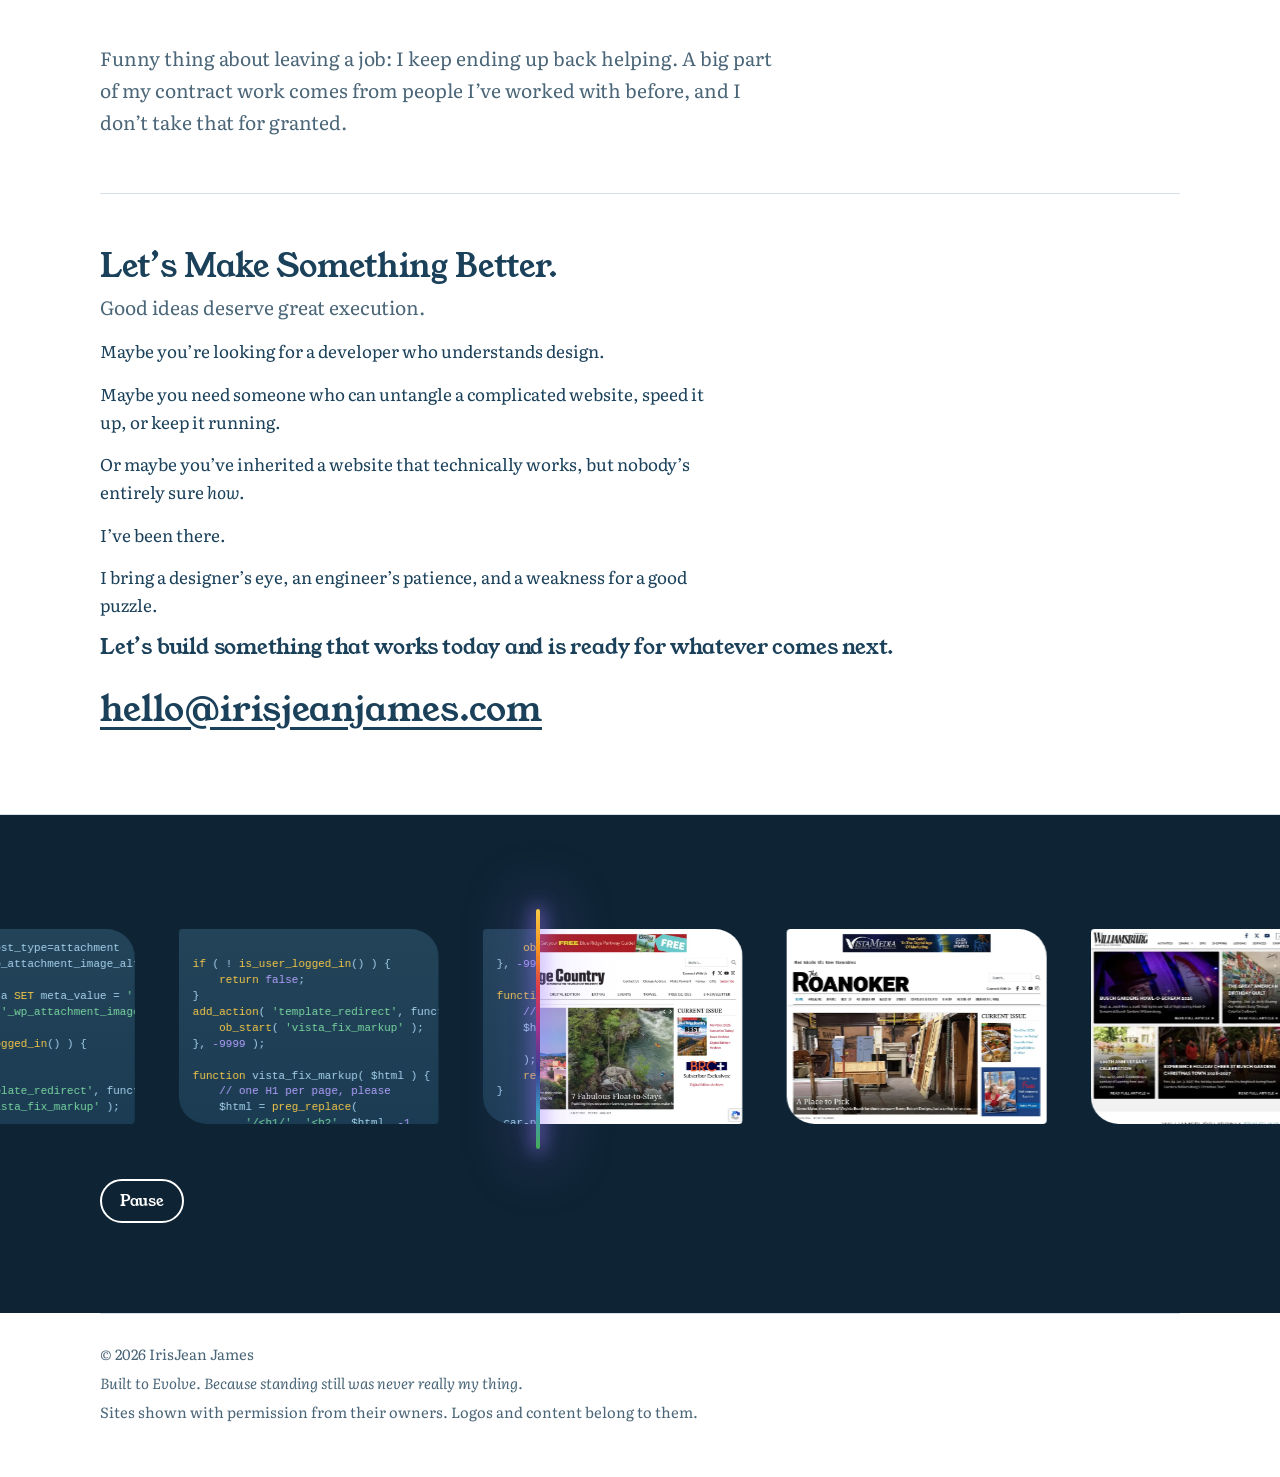
==== commit ebb6c0ac: "0.833 - verbiage updates" ====
--- a/about/index.html
+++ b/about/index.html
@@ -25,15 +25,13 @@
     <a class="crumb" href="../">Back to the portfolio</a>
     <div class="page-hero">
       <h1>About</h1>
-      <p class="lede">I’ve been making things for print since I was 13, and I’ve spent 32+ years in design and 12+ in web development, keeping live websites online.</p>
+          <p class="lede">A little creativity. A lot of problem-solving.</p>
     </div>
 
     <div class="prose about">
     <section id="how" aria-labelledby="how-h">
       <h2 id="how-h">How I Work</h2>
-      <p class="lede">A little creativity. A lot of curiosity. Absolutely no duct tape.</p>
-      <p>Okay, occasionally <em>metaphorical</em> duct tape. But only until I can build a proper solution.</p>
-      <p>I believe great digital experiences happen when design and technology work together, not when one is forced to accommodate the other.</p>
+      <p>I believe great digital experiences happen when design and technology work together not against each other.</p>
       <p>Here’s what that looks like in practice.</p>
       <div class="how how-full">
         <div class="feature" style="--c:#f7c848"><h3>Accessible first. Because good accessibility is good everything.</h3>
@@ -42,7 +40,9 @@
           <p>Sometimes an older site can be coaxed into accessibility. Sometimes it’s better to start fresh. I’ll tell you which one I think it is.</p></div>
         <div style="--c:#3c98c6"><h3>Design is more than decoration.</h3>
           <p>My background in graphic design taught me to think about hierarchy, storytelling, accessibility, and how people actually experience information.</p>
-          <p>A beautiful interface is wonderful. A beautiful interface that makes sense? Even better.</p></div>
+          <p>A beautiful interface is wonderful. A beautiful interface that makes sense? Even better.</p>
+          <p>Design is more than the decoration to me. Design filters into how the system works, the structure of where the content lives, and how it’s organized.</p>
+        </div>
         
         <div style="--c:#953189"><h3>Build it right. Then build it to last.</h3>
           <p>I love solving problems, but I’d rather not solve the same problem every Tuesday.</p>
@@ -52,115 +52,119 @@
           <p>I don’t stop at the front end.</p>
           <p>Where a site lives matters as much as how it looks. Hosting, backups, security and speed decide whether visitors stay, so I look after those too.</p>
           <p>If something breaks, I want to understand why. If something works, I want to know how to make it better.</p>
-          <p>And if something mysteriously fixes itself, I’m definitely going to investigate.</p></div>
-        <div style="--c:#d9394f"><h3>Curiosity is practically a job requirement.</h3>
-          <p>I ask a lot of questions. I want to know why something works, not just that it does.</p>
-          <p>I don’t need to know everything.</p>
-          <p>I do need to know how to find the answer, weigh the options, and decide.</p>
-          <p>Preferably before touching the live site.</p></div>
+          <p>And if something mysteriously fixes itself, <a href="../assets/random/programmer-why.png" class="meme-link" data-alt="Programmer staring at the screen with a confused look in both panels. The top panel shows the programmer saying 'It doesn't work...why?' While the bottom panel shows the programmer saying 'It works...why?'">I’m definitely going to investigate.</a></p></div>
+        <div style="--c:#d9394f"><h3>Problem solving is a job requirement.</h3>
+          <p>I am not one to review the surface of an issue and move on. I dig deep to understand the root cause and find the best solution. Each challenge is a problem to be solved.</p></div>
         <div style="--c:#393d90"><h3>Knowledge is meant to be shared.</h3>
           <p>Documentation, training, and thoughtful handoffs are part of the job.</p>
           <p>I want the people using the sites and systems I build to feel confident managing them.</p>
-          <p>A successful project shouldn’t require a developer standing nearby with a magic wand.</p></div>
-        <div style="--c:#3c98c6"><h3>In practice</h3>
+          <p>A successful project shouldn’t require a developer standing nearby with a magic wand. A well trained staff should be able to manage the sites and systems I build. I take pride in sharing information freely.</p></div>
+        <div class="feature" style="--c:#3c98c6"><h3>In practice</h3>
           <ul><li><strong>I back up first.</strong> Before any change that is hard to undo, I take a copy of the database and settings, and I write down where it is.</li><li><strong>I write it all down.</strong> Every job gets a write-up: the goal, before and after numbers, what changed, what is still open, and what I got wrong.</li><li><strong>I audit for accessibility, not just speed.</strong> Headings, alt text, contrast, keyboard paths, and focus get checked on every site I touch, and the findings go in the same write-up as everything else.</li><li><strong>I fix things so they stay fixed.</strong> Small add-ons and settings instead of changing the theme itself, so an update doesn’t undo the work.</li></ul></div>
       </div>
     </section>
 
-    <section id="road" aria-labelledby="road-h">
-      <h2 id="road-h">The Road So Far</h2>
-      <p class="lede">From pixels to platforms. And everything in between.</p>
-      <p>I started in design at 13, pasting up the yearbook. By 18 I was a paid editor at the OakLeaves, the student paper at Manchester College (now Manchester University) in Indiana, because I’d already learned the software on my high school’s weekly paper (PageMaker, before it became InDesign). Right place, right time. Later I went back to school at a technical institute in Jacksonville, Florida, for web development and information technology, and graduated summa cum laude and valedictorian of a class of two.</p>
-      <p>Print taught me that typography matters, deadlines are real, and sometimes the smallest details make the biggest difference.</p>
-      <p>Eventually, my curiosity wandered beyond the page and into the code behind it.</p>
-      <p>One thing led to another.</p>
-      <p>Design became development. Development became infrastructure. Infrastructure became security, performance, accessibility, and an ever-expanding collection of interesting technical challenges.</p>
-      <p>Today I build, manage, and fix live websites.</p>
-      <p>I still care deeply about how things look.</p>
-      <p>I just happen to care equally about what happens when nobody’s looking.</p>
-      <ol class="exp">
-        <li class="job" style="--c:#393d90">
-          <p class="when">October 2025 – Present</p>
-          <span class="rail" aria-hidden="true"></span>
-          <div class="card">
-            <h3>Senior Web Developer &amp; Systems Engineer</h3>
-            <p class="where">VistaMedia, Inc. · Contract</p>
-            <details name="career" open>
-              <summary>What I did<span class="sr">: Senior Web Developer &amp; Systems Engineer, VistaMedia, Inc. · Contract</span></summary>
-              <div class="more-body">
-            <p>I look after the technical side of about 120 WordPress websites: development, servers and hosting, security, backups, speed, accessibility, and the occasional emergency.</p>
-            <p>I also built tools that audit every site’s health and turn the findings into a to-do list.</p>
+      <section id="road" aria-labelledby="road-h">
+        <div class="prose-cols">
+        <div class="prose left">
+          <h2 id="road-h">The Road So Far</h2>
+          <p class="lede">From pixels to platforms. And everything in between.</p>
+          <p>I started in print and layout design at a young age, pasting up the yearbook and later the weekly student newspaper using PageMaker (pre InDesign days). By 18 I was a paid editor at the OakLeaves, the student paper at Manchester College (now Manchester University) in Indiana. Later I went back to school at a technical institute in Jacksonville, Florida, for web development and information technology, and graduated summa cum laude and valedictorian.</p>
+          <p>Print taught me that typography matters, deadlines are real, and sometimes the smallest details make the biggest difference.</p>
+          <p>Design soon became a part of making things look good online. Then I learned that development was just another way to use software to communicate.</p>
+          <p>Design became development. Development became accessibility. Accessibility became infrastructure. Infrastructure became security, performance, and an ever-expanding collection of interesting technical challenges.</p>
+          <p>Today I build, manage, and fix live websites. Not just the code layer either. I understand the underlying systems that keep them running. I taught myself how to code, and I taught myself command-line interface tools.</p>
+          <p class="lede">I still care deeply about how things look.</p>
+          <p class="lede">I also care deeply about what happens when nobody’s looking.</p>
+        </div>
+        <div class="prose right">
+          <ol class="exp">
+            <li class="job" style="--c:#393d90">
+              <p class="when">October 2025 – Present</p>
+              <span class="rail" aria-hidden="true"></span>
+              <div class="card">
+                <h3>Senior Web Developer &amp; Systems Engineer</h3>
+                <p class="where">VistaMedia, Inc. · Contract</p>
+                <details name="career" open>
+                  <summary>What I did<span class="sr">: Senior Web Developer &amp; Systems Engineer, VistaMedia, Inc. · Contract</span></summary>
+                  <div class="more-body">
+                <p>I look after the technical side of about 120 WordPress websites: development, servers and hosting, security, backups, speed, accessibility, and the occasional emergency.</p>
+                <p>I also built tools that audit every site’s health and turn the findings into a to-do list.</p>
+                  </div>
+                </details>
               </div>
-            </details>
+            </li>
+            <li class="job" style="--c:#3c98c6">
+              <p class="when">January – October 2025</p>
+              <span class="rail" aria-hidden="true"></span>
+              <div class="card">
+                <h3>Technical Account Manager</h3>
+                <p class="where">Newspack, Automattic</p>
+                <details name="career">
+                  <summary>What I did<span class="sr">: Technical Account Manager, Newspack, Automattic</span></summary>
+                  <div class="more-body">
+                <p>I helped more than 300 news publishers with the technical side of publishing: WordPress, integrations, analytics, and workflows.</p>
+                <p>Over 500 issues resolved and a 95% satisfaction rating taught me that the best technical answer is useless if nobody understands it.</p>
+                  </div>
+                </details>
+              </div>
+            </li>
+            <li class="job" style="--c:#48ac58">
+              <p class="when">2019 – January 2025</p>
+              <span class="rail" aria-hidden="true"></span>
+              <div class="card">
+                <h3>Senior Web Developer &amp; Systems Engineer</h3>
+                <p class="where">VistaGraphics, Inc. and Vista Digital Agency (now VistaMedia, Inc.)</p>
+                <details name="career">
+                  <summary>What I did<span class="sr">: Senior Web Developer &amp; Systems Engineer, VistaGraphics, Inc. and Vista Digital Agency (now VistaMedia, Inc.)</span></summary>
+                  <div class="more-body">
+                <p>I started as a contract lead designer on the print side, then was hired onto the web team and helped build, maintain, and modernize more than 120 websites in publishing, tourism, hospitality, and entertainment.</p>
+                <p>Highlights: a WordPress network for a franchise, more than 60 accessibility-focused websites, and 85 websites moved to Google Analytics 4.</p>
+                <p>The rest was hosting, troubleshooting, and figuring out why something worked perfectly yesterday and changed its mind overnight.</p>
+                  </div>
+                </details>
+              </div>
+            </li>
+            <li class="job" style="--c:#f7941d">
+              <p class="when">2013 – 2018</p>
+              <span class="rail" aria-hidden="true"></span>
+              <div class="card">
+                <h3>Graphic Designer &amp; Special Research</h3>
+                <p class="where">ActionPages · Remote from 2015</p>
+                <details name="career">
+                  <summary>What I did<span class="sr">: Graphic Designer &amp; Special Research, ActionPages</span></summary>
+                  <div class="more-body">
+                <p>I designed an average of 50 to 75 ads a day for local telephone directories, working with clients to get their content and approval.</p>
+                <p>I also researched and wrote the special sections: local government, schools, recycling, and activity guides.</p>
+                  </div>
+                </details>
+              </div>
+            </li>
+            <li class="job" style="--c:#d9394f">
+              <p class="when">2007 – 2016</p>
+              <span class="rail" aria-hidden="true"></span>
+              <div class="card">
+                <h3>Art Director, Production Manager, Web Developer</h3>
+                <p class="where">Dive News Network</p>
+                <details name="career">
+                  <summary>What I did<span class="sr">: Art Director, Production Manager, Web Developer, Dive News Network, Full time until 2013, then part-time contract until 2016</span></summary>
+                  <div class="more-body">
+                <p>Before I was worrying about server configurations, I was worrying about the perfect font choice.</p>
+                <p>I led creative and digital work for a company with 5 regional scuba diving publications, 2 dive and travel expos, and websites with social media to match: editorial design, advertising design, branding, websites, and digital strategy. Working with industry professionals and local dive enthusiasts, tourism beaureaus from around the world, and technical divers within the industry contributed to my beginning years as a professional. I have many names I could drop of who I got to work with during my tenure at Dive News Network, but I'll save that for another time.</p>
+                <p>And yes, I still can spend an inordinate amount of time picking out the exact right font.</p>
+                  </div>
+                </details>
+              </div>
+            </li>
+          </ol>
+ 
           </div>
-        </li>
-        <li class="job" style="--c:#3c98c6">
-          <p class="when">January – October 2025</p>
-          <span class="rail" aria-hidden="true"></span>
-          <div class="card">
-            <h3>Technical Account Manager</h3>
-            <p class="where">Newspack, Automattic</p>
-            <details name="career">
-              <summary>What I did<span class="sr">: Technical Account Manager, Newspack, Automattic</span></summary>
-              <div class="more-body">
-            <p>I helped more than 300 news publishers with the technical side of publishing: WordPress, integrations, analytics, and workflows.</p>
-            <p>Over 500 issues resolved and a 95% satisfaction rating taught me that the best technical answer is useless if nobody understands it.</p>
-              </div>
-            </details>
-          </div>
-        </li>
-        <li class="job" style="--c:#48ac58">
-          <p class="when">2019 – January 2025</p>
-          <span class="rail" aria-hidden="true"></span>
-          <div class="card">
-            <h3>Senior Web Developer &amp; Systems Engineer</h3>
-            <p class="where">VistaGraphics, Inc. and Vista Digital Agency (now VistaMedia, Inc.)</p>
-            <details name="career">
-              <summary>What I did<span class="sr">: Senior Web Developer &amp; Systems Engineer, VistaGraphics, Inc. and Vista Digital Agency (now VistaMedia, Inc.)</span></summary>
-              <div class="more-body">
-            <p>I started as a contract lead designer on the print side, then was hired onto the web team and helped build, maintain, and modernize more than 120 websites in publishing, tourism, hospitality, and entertainment.</p>
-            <p>Highlights: a WordPress network for a franchise, more than 60 accessibility-focused websites, and 85 websites moved to Google Analytics 4.</p>
-            <p>The rest was hosting, troubleshooting, and figuring out why something worked perfectly yesterday and changed its mind overnight.</p>
-              </div>
-            </details>
-          </div>
-        </li>
-        <li class="job" style="--c:#f7941d">
-          <p class="when">2013 – 2018</p>
-          <span class="rail" aria-hidden="true"></span>
-          <div class="card">
-            <h3>Graphic Designer &amp; Special Research</h3>
-            <p class="where">ActionPages · Remote from 2015</p>
-            <details name="career">
-              <summary>What I did<span class="sr">: Graphic Designer &amp; Special Research, ActionPages</span></summary>
-              <div class="more-body">
-            <p>I designed an average of 50 to 75 ads a day for local telephone directories, working with clients to get their content and approval.</p>
-            <p>I also researched and wrote the special sections: local government, schools, recycling, and activity guides.</p>
-              </div>
-            </details>
-          </div>
-        </li>
-        <li class="job" style="--c:#d9394f">
-          <p class="when">2007 – 2016</p>
-          <span class="rail" aria-hidden="true"></span>
-          <div class="card">
-            <h3>Art Director, Production Manager, Web Developer</h3>
-            <p class="where">Dive News Network · Full time until 2013, then part-time contract</p>
-            <details name="career">
-              <summary>What I did<span class="sr">: Art Director, Production Manager, Web Developer, Dive News Network, full time until 2013, then part-time contract</span></summary>
-              <div class="more-body">
-            <p>Before I was worrying about server configurations, I was worrying about kerning.</p>
-            <p>I led creative and digital work for a company with several publications: editorial design, branding, websites, and digital strategy. That included moving its websites from Drupal to Joomla without losing content or search rankings.</p>
-            <p>And yes, I still notice bad kerning.</p>
-              </div>
-            </details>
-          </div>
-        </li>
-      </ol>
-      <p>Funny thing about leaving a job: I keep ending up back helping. A big part of my contract work comes from people I’ve worked with before, and I don’t take that for granted.</p>
-    </section>
+        </div>
+      <p class="lede">Funny thing about leaving a job: I keep ending up back helping. A big part of my contract work comes from people I’ve worked with before, and I don’t take that for granted.</p>
+      </section>
 
-    <section id="contact" class="contact" aria-labelledby="contact-h">
+
+   <section id="contact" class="contact" aria-labelledby="contact-h">
       <h2 id="contact-h">Let’s Make Something Better.</h2>
       <p class="lede">Good ideas deserve great execution.</p>
       <p>Maybe you’re looking for a developer who understands design.</p>
@@ -182,5 +186,6 @@
   </footer>
 </div>
 <script src="../beam.js"></script>
+<script src="../lightbox.js"></script>
 </body>
 </html>
--- a/styles.css
+++ b/styles.css
@@ -5,6 +5,7 @@
 :root{
   --ink:#1a405a;
   --ink-soft:#4a6678;
+  --ink-ultra-soft:#8a9aa6;
   --paper:#ffffff;
   --mist:#eef3f7;
   --line:#d5e0e8;
@@ -174,8 +175,10 @@
 /* Experience */
 /* career timeline: a rail with a dot per job, date beside it, details open one at a time */
 .exp{list-style:none;margin:28px 0 0;padding:0}
-.exp .job{display:grid;grid-template-columns:180px 28px minmax(0,1fr);column-gap:20px;padding:0 0 26px}
-.exp .when{margin:0;text-align:right;font:600 .95rem var(--display);color:var(--ink-soft);padding-top:.15rem}
+.exp .job{display:grid;grid-template-columns:20px minmax(0,1fr);column-gap:14px;padding:0 0 26px}
+.exp .rail{grid-column:1;grid-row:1 / span 2}
+.exp .when{grid-column:2;grid-row:1;margin:0;text-align:left;font:600 .95rem var(--display);color:var(--ink-soft);padding:0 0 .5rem}
+.exp .card{grid-column:2;grid-row:2}
 .exp .rail{position:relative}
 .exp .rail::before{content:"";position:absolute;left:50%;top:.7rem;bottom:-34px;width:3px;margin-left:-1.5px;background:#b7c8d5}
 .exp .job:last-child .rail::before{display:none}
@@ -234,6 +237,21 @@
 footer .closing{font-style:italic}
 .prose.about section{padding:56px 0 0;margin-top:56px;border-top:1px solid var(--line)}
 .prose.about section:first-child{margin-top:12px}
+.prose.left, .prose.right {flex: 1;min-width: 0;}
+.prose-cols{display:flex;gap:48px;align-items:flex-start}
+@media (max-width:800px){.prose-cols{flex-direction:column;gap:0}}
+
+
+/* lightbox */
+.lightbox{border:0;padding:0;background:transparent;max-width:96vw;max-height:96vh;overflow:visible}
+.lightbox::backdrop{background:rgba(15,35,50,.88)}
+.lightbox img{display:block;max-width:96vw;max-height:92vh;width:auto;height:auto;border-radius:6px;background:#fff}
+.lb-close{position:absolute;top:10px;right:10px;width:44px;height:44px;border-radius:50%;border:2px solid #1a405a;background:#fff;color:#1a405a;font:400 28px/1 sans-serif;cursor:pointer}
+.lb-close:hover{background:#eef3f7}
+.lb-close:focus-visible{outline:3px solid #393d90;outline-offset:3px}
+.meme-link{cursor:zoom-in}
+.meme-link{color:var(--ink);text-decoration:underline}
+
 .prose .contact h2{margin-bottom:.4rem}
 .contact p{margin-bottom:.9rem}
 .contact .mail{display:inline-block;margin-top:.6rem}
@@ -357,7 +375,7 @@
 .heroshot img{width:100%;height:auto}
 .prose ul.stats{display:grid;grid-template-columns:repeat(auto-fit,minmax(180px,1fr));gap:16px;list-style:none;padding:0;margin:0;max-width:none;border:0}
 .stat{background:var(--mist);border-top:5px solid var(--c);border-radius:6px 24px 6px 24px;padding:18px 20px;margin:0}
-.stat b{display:block;font:400 clamp(2.2rem,4.4vw,3rem)/1 var(--display);color:var(--ink)}
+.stat b{display:block;font:700 clamp(2.2rem,4.4vw,3rem)/1 var(--display);font-variation-settings:"opsz" 36;letter-spacing:-.01em;color:var(--ink)}
 .stat span{display:block;margin-top:.45rem;font-size:.95rem;line-height:1.35;color:var(--ink-soft)}
 .prose .factsec .facts{background:var(--mist);border:0;border-top:5px solid var(--c);border-radius:6px 26px 6px 26px;padding:24px 28px}
 .split{display:grid;grid-template-columns:minmax(0,1.3fr) minmax(0,.7fr);gap:48px;align-items:start}
@@ -367,7 +385,8 @@
 .diagram .pulses line{stroke:#f7941d;stroke-width:4;stroke-linecap:round;stroke-dasharray:12 120;stroke-dashoffset:12}
 .anim .pulses line{animation:pulse 4.8s ease-in-out infinite}
 @keyframes pulse{0%{stroke-dashoffset:12}35%{stroke-dashoffset:-124}100%{stroke-dashoffset:-124}}
-.pausebtn{margin-top:.7rem;font:600 .9rem var(--display);color:var(--ink);background:#fff;border:2px solid var(--ink);border-radius:999px;padding:6px 16px;cursor:pointer}
+.pausebtn{display:inline-flex;align-items:center;justify-content:center;width:44px;height:44px;margin-top:.7rem;color:var(--ink);background:#fff;border:2px solid var(--ink-ultra-soft);border-radius:50%;padding:0;cursor:pointer}
+.pausebtn svg{fill:var(--ink-ultra-soft)}
 .pausebtn:hover{background:var(--mist)}
 .pausebtn:focus-visible{outline:3px solid var(--focus);outline-offset:3px}
 @media (prefers-reduced-motion:reduce){.diagram .pulses{display:none}.pausebtn{display:none}}
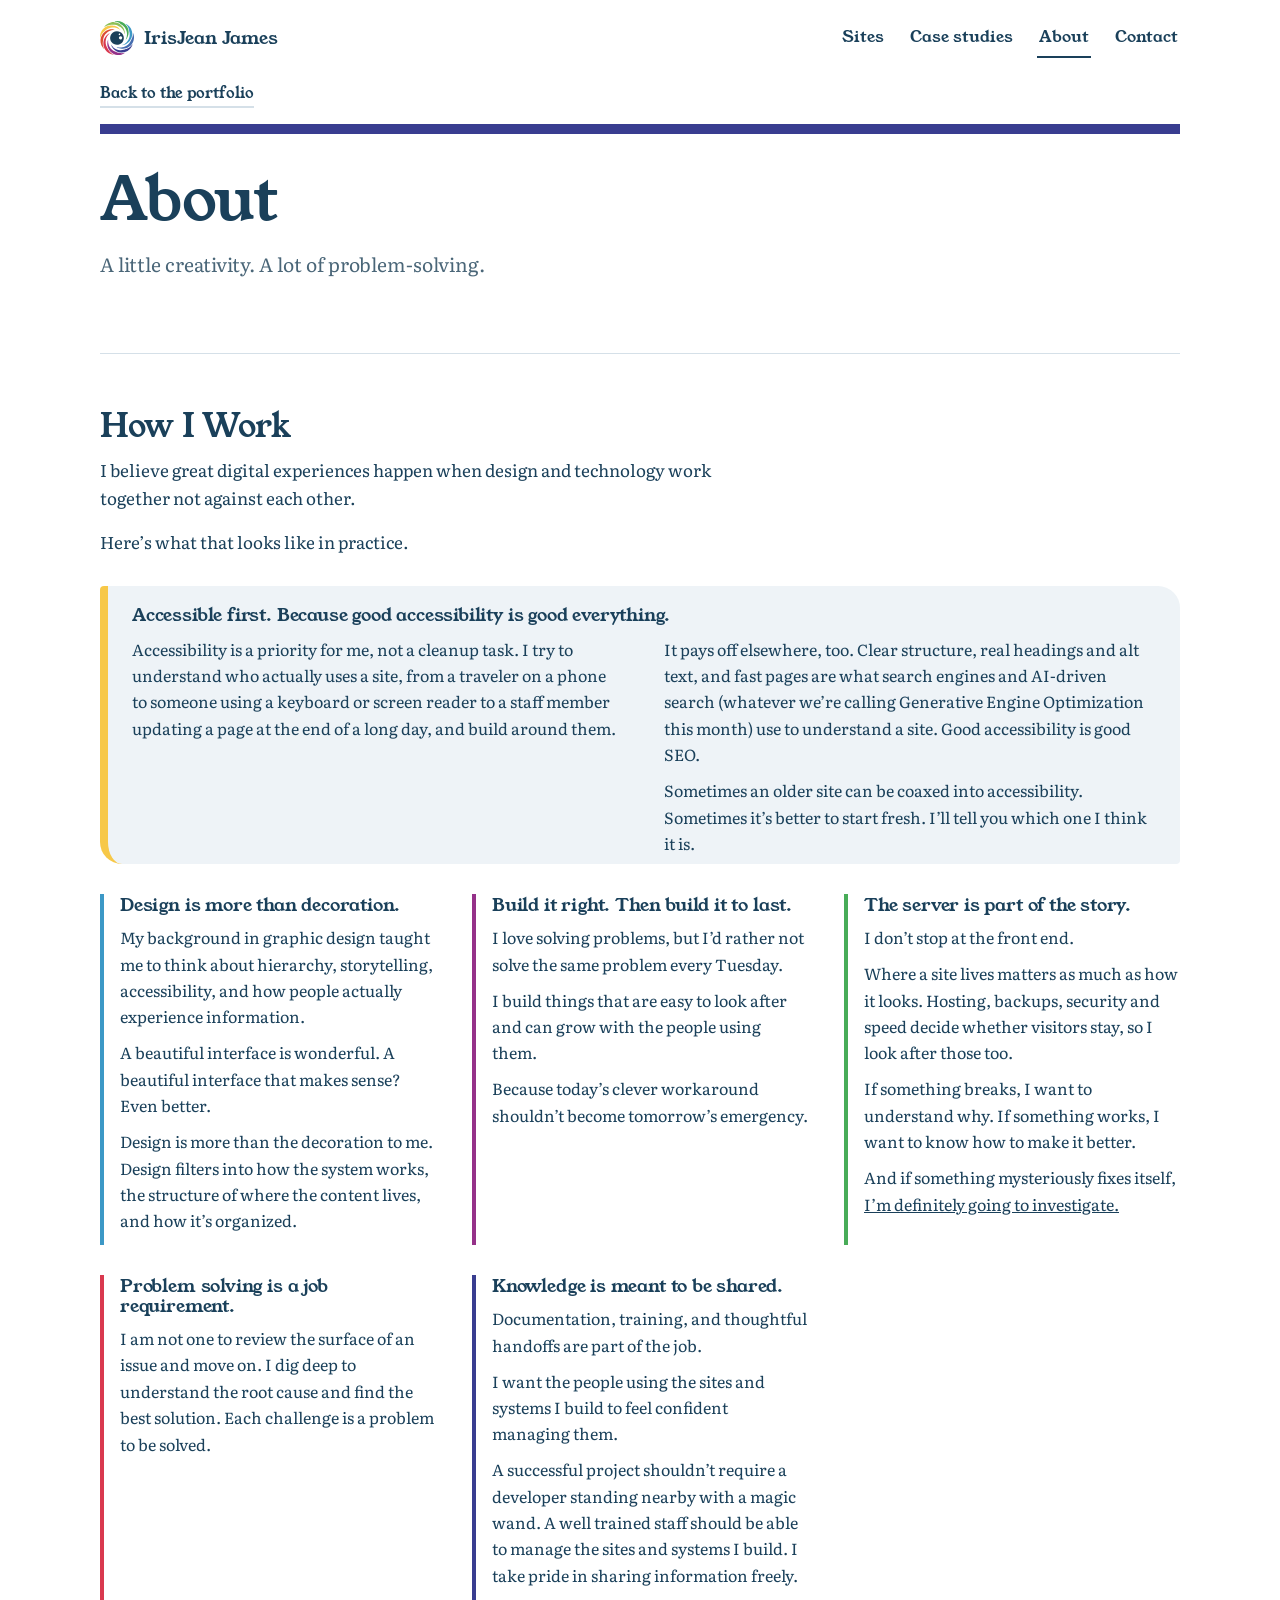
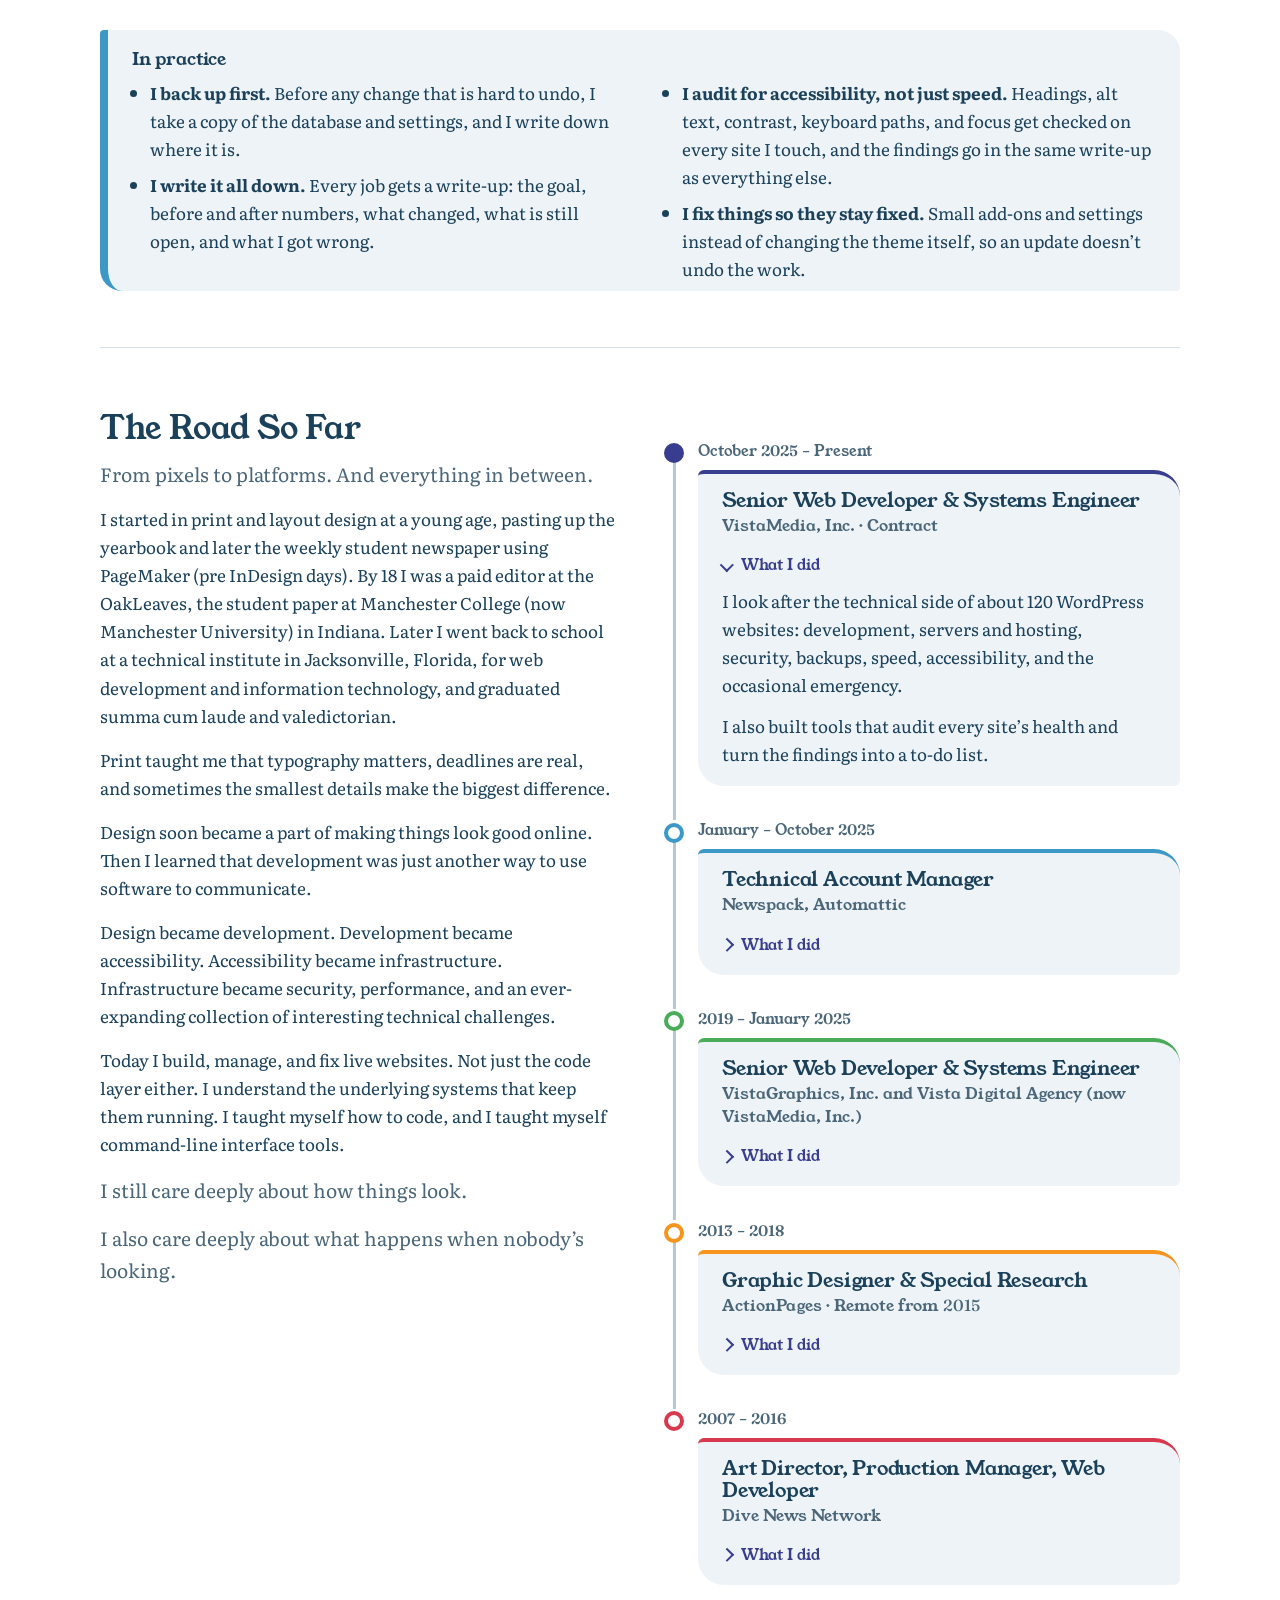
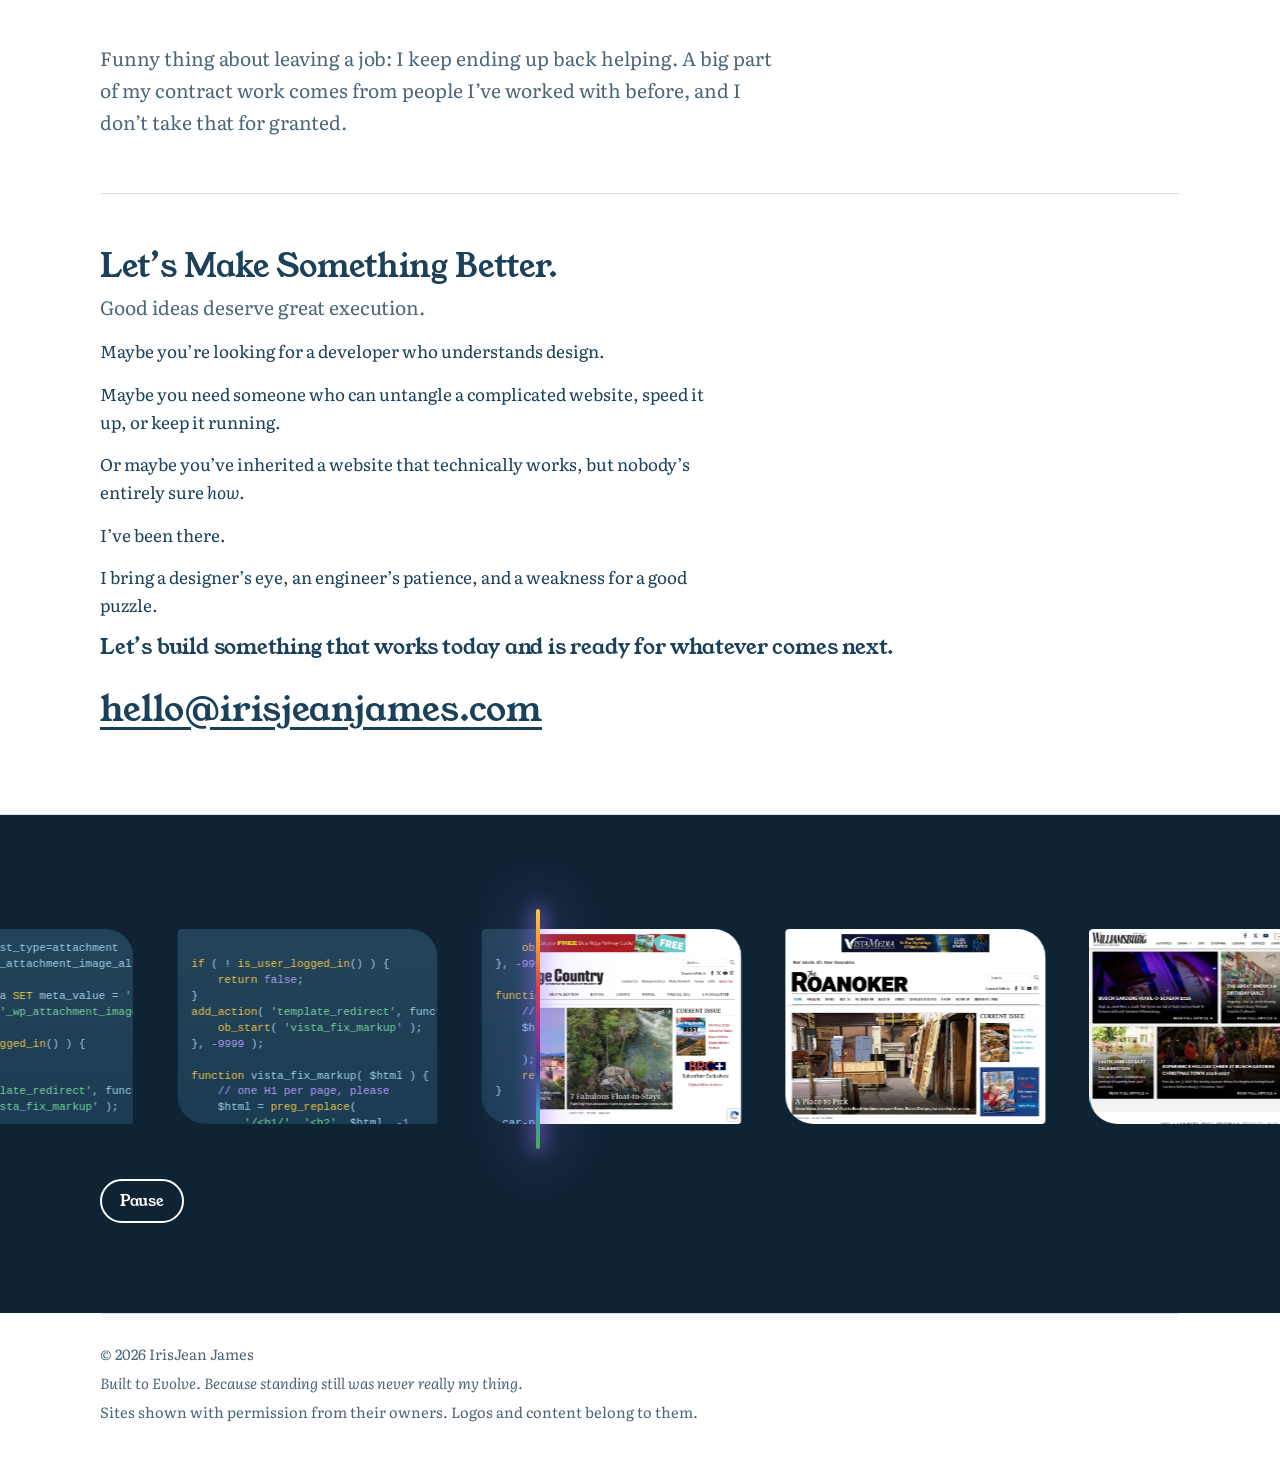
==== commit d2fb1015: "0.834" ====
--- a/about/index.html
+++ b/about/index.html
@@ -16,7 +16,7 @@
     <a class="brand" href="../"><img src="../assets/logo.svg" alt="" width="34" height="34">IrisJean James</a>
     <nav class="nav" aria-label="Main">
       <a href="../#work">Sites</a>
-      <a href="../#cases">Case studies</a>
+      <a href="../work/">Case studies</a>
       <a href="./" aria-current="page">About</a>
       <a href="#contact">Contact</a>
     </nav>
--- a/styles.css
+++ b/styles.css
@@ -270,64 +270,66 @@
 @media (prefers-reduced-motion:reduce){.fig img{transition:none}}
 
 /* carousel */
-
 .car-wrap{position:relative;margin-top:1.4rem}
-.car-stage{position:relative;aspect-ratio:16/9;min-height:440px;max-height:640px;width:100%;overflow:hidden;background:var(--ink);border-radius:4px 64px 4px 64px;isolation:isolate}
-.car-slide{position:absolute;inset:0;visibility:hidden;opacity:0;transition:opacity .8s ease,visibility 0s linear .8s}
-.car-slide.on{visibility:visible;opacity:1;transition:opacity .8s ease,visibility 0s}
-.car-slide img{position:absolute;inset:0;width:100%;height:100%;object-fit:cover;object-position:top left;transform:scale(1.06);transition:transform 6s ease-out}
-.car-slide.on img{transform:scale(1)}
-.car-slide::after{content:"";position:absolute;inset:0;background:linear-gradient(90deg,rgba(14,36,52,.78) 0%,rgba(14,36,52,.35) 42%,rgba(14,36,52,0) 70%)}
-
-.car-panel{position:absolute;z-index:2;left:clamp(16px,3vw,40px);bottom:clamp(16px,3vw,40px);width:min(460px,calc(100% - 32px));background:#16384f;color:#fff;border-radius:4px 40px 4px 40px;padding:26px 28px 24px;box-shadow:0 18px 40px rgba(14,36,52,.35)}
-.car-panel .car-kick{font-size:.85rem;letter-spacing:.08em;text-transform:uppercase;margin:0 0 .5rem;color:#cfe3f0}
-.car-panel h3{font-size:clamp(1.35rem,2.4vw,1.8rem);line-height:1.12;color:#fff;margin-bottom:.6rem}
-.car-panel p.car-d{margin:0 0 1.1rem;font-size:1rem;line-height:1.55;color:#fff}
-.car-panel .car-row{display:flex;flex-wrap:wrap;gap:10px}
-.car-panel .btn{border-color:#fff;color:#fff;padding:10px 18px;font-size:.95rem}
-.car-panel .btn.solid{background:#fff;color:#16384f}
-.car-panel .btn:hover{background:var(--mist);color:#16384f}
-
-.car-thumbs{position:absolute;z-index:2;right:clamp(12px,2vw,28px);top:50%;transform:translateY(-50%);width:270px;display:flex;flex-direction:column;gap:6px;margin:0;padding:10px;list-style:none;background:rgba(14,36,52,.84);backdrop-filter:blur(6px);border-radius:4px 34px 4px 34px}
-.car-thumbs li{position:relative;z-index:1;margin:0}
-.car-thumbs li.car-hl-li{position:absolute;inset:0;z-index:0;pointer-events:none}
-.car-hl{position:absolute;left:0;top:0;width:0;height:0;background:#fff;border-top:5px solid var(--c,#fff);border-radius:4px 24px 4px 24px;box-shadow:0 6px 26px 6px rgba(0,0,0,.25);opacity:0;transition:transform .35s cubic-bezier(.4,0,.2,1),width .35s,height .35s,opacity .25s,border-color .35s}
-.car-hl.on{opacity:1}
-.car-thumbs button{display:flex;align-items:center;gap:12px;width:100%;padding:8px;border:0;background:transparent;color:#fff;text-align:left;cursor:pointer;border-radius:4px 20px 4px 20px;font:600 .98rem/1.2 var(--display);transition:color .3s}
-.car-thumbs button img{width:76px;height:57px;flex:none;object-fit:cover;object-position:top left;border-radius:4px 14px 4px 14px}
-.car-thumbs li.hot button{color:#16384f}
-.car-thumbs button:focus-visible{outline:3px solid #fff;outline-offset:-3px}
-.car-thumbs li.hot button:focus-visible{outline-color:#393d90}
-
-.car-bar{display:flex;align-items:center;gap:14px;margin-top:16px}
-.car-bar button{font-family:var(--display);font-weight:600;font-size:.95rem;color:var(--ink);background:#fff;border:2px solid var(--ink);border-radius:999px;min-width:44px;min-height:44px;padding:0 16px;cursor:pointer}
-.car-bar button:hover{background:var(--mist)}
-.car-count{font-family:var(--display);font-variant-numeric:lining-nums;min-width:4.5ch}
-.car-prog{flex:1;height:6px;background:var(--line);border-radius:6px;overflow:hidden}
-.car-prog i{display:block;height:100%;width:0;background:var(--ink)}
-.car-prog i.run{animation:carfill var(--dur,7s) linear forwards}
-@keyframes carfill{to{width:100%}}
-
-@media (max-width:800px){
-  .car-stage{aspect-ratio:auto;min-height:0;max-height:none;height:auto;border-radius:4px 40px 4px 40px;background:#16384f}
-  .car-slide{position:relative;display:none;visibility:visible;opacity:1}
-  .car-slide.on{display:block}
-  .car-slide img{position:relative;height:auto;aspect-ratio:4/3;transform:none}
-  .car-slide::after{display:none}
-  .car-panel{position:relative;left:auto;bottom:auto;width:auto;border-radius:0;box-shadow:none;padding:22px 20px}
-  .car-thumbs{position:relative;right:auto;top:auto;transform:none;flex-direction:row;gap:2px;padding:6px 10px 20px;justify-content:center;width:auto;background:transparent;backdrop-filter:none;border-radius:0}
-  .car-thumbs button{width:auto;padding:6px;border-radius:4px 12px 4px 12px}
-  .car-thumbs button img{width:46px;height:35px}
-  .car-rail-name{display:none}
-  .car-hl{border-radius:4px 14px 4px 14px}
-  .car-panel .car-row{flex-direction:column}
-  .car-panel .btn{text-align:center}
+.car-stage{position:relative;overflow:hidden;height:clamp(480px,46vw,560px);border-radius:4px 64px 4px 64px;background:#16384f;touch-action:pan-y}
+.car-track{display:flex;height:100%;transition:transform .55s cubic-bezier(.4,0,.2,1)}
+.car-slide{flex:0 0 100%;position:relative;overflow:hidden;background:var(--d);display:grid;grid-template-columns:1fr 1fr;align-items:center}
+.car-band{position:absolute;left:-10%;top:0;bottom:0;width:58%;background:rgba(0,0,0,.2);transform:skewX(7deg);transform-origin:0 100%;pointer-events:none}
+.car-panel{position:relative;z-index:2;grid-column:1;max-width:640px;padding:48px 24px 84px clamp(76px,9vw,120px)}
+.car-kick{margin:0 0 .6rem;font-size:.85rem;letter-spacing:.08em;text-transform:uppercase;color:#fff}
+.car-panel h3{margin:0 0 .7rem;font-size:clamp(1.6rem,2.8vw,2.3rem);line-height:1.12;color:#fff}
+.car-d{margin:0 0 1.3rem;font-size:1.02rem;line-height:1.55;color:#fff}
+.car-row{display:flex;flex-wrap:wrap;gap:10px}
+.car-slide .btn{border-color:#fff;color:#fff;padding:10px 18px;font-size:.95rem}
+.car-slide .btn.solid{background:#fff;color:var(--d)}
+.car-slide .btn:hover{background:var(--mist);color:var(--d)}
+.car-slide .btn:focus-visible{outline:3px solid #fff;outline-offset:3px}
+.car-art{position:relative;z-index:1;grid-column:2;justify-self:center;width:min(420px,78%);margin-right:clamp(24px,5vw,64px)}
+.car-card{position:relative;isolation:isolate;aspect-ratio:4/3;transform:skewX(-10deg);border-radius:28px;background:#fff;box-shadow:0 18px 40px rgba(0,0,0,.28)}
+.car-card::before,.car-card::after{content:"";position:absolute;inset:0;z-index:-1;border-radius:28px;background:var(--c);opacity:.4}
+.car-card::after{transform:translate(64px,-16px)}
+.car-card::before{transform:translate(32px,-32px)}
+.car-card img{position:absolute;inset:0;width:100%;height:100%;object-fit:cover;object-position:top left;border-radius:28px}
+.car-arrow{position:absolute;z-index:5;top:50%;transform:translateY(-50%);display:grid;place-items:center;width:48px;height:48px;padding:0;border:2px solid rgba(255,255,255,.8);border-radius:50%;background:rgba(0,0,0,.25);color:#fff;cursor:pointer;transition:background .2s,border-color .2s}
+.car-prev{left:14px}
+.car-next{right:14px}
+.car-arrow:hover{background:rgba(0,0,0,.45);border-color:#fff}
+.car-arrow:focus-visible{outline:3px solid #fff;outline-offset:3px}
+.car-trail{position:absolute;z-index:5;left:50%;bottom:18px;transform:translateX(-50%);width:min(60%,520px);display:grid;grid-template-columns:repeat(6,1fr);gap:10px;margin:0;padding:0;list-style:none}
+.car-trail li{margin:0}
+.car-trail button{width:100%;min-height:44px;padding:10px 0 6px;border:0;border-top:3px solid rgba(255,255,255,.45);background:transparent;color:#fff;font:600 1rem var(--display);font-variant-numeric:lining-nums;cursor:pointer}
+.car-trail button:hover{border-top-color:rgba(255,255,255,.85)}
+.car-trail button[aria-current]{border-top-color:#fff}
+.car-trail button:focus-visible{outline:3px solid #fff;outline-offset:2px}
+@keyframes carband{from{transform:translateX(-100%) skewX(7deg);opacity:0}}
+@keyframes carup{from{opacity:0;transform:translateY(24px)}}
+@keyframes carart{from{opacity:0;transform:translateX(70px)}}
+@media (prefers-reduced-motion:no-preference){
+  .car-slide.on .car-band{animation:carband .6s ease both}
+  .car-slide.on .car-kick{animation:carup .6s ease both}
+  .car-slide.on .car-panel h3{animation:carup .6s .08s ease both}
+  .car-slide.on .car-d{animation:carup .6s .16s ease both}
+  .car-slide.on .car-row{animation:carup .6s .24s ease both}
+  .car-slide.on .car-art{animation:carart .7s .1s cubic-bezier(.2,.8,.2,1) both}
 }
 @media (prefers-reduced-motion:reduce){
-  .car-hl,.car-thumbs button{transition:none}
-  .car-slide,.car-slide.on{transition:none}
-  .car-slide img,.car-slide.on img{transition:none;transform:none}
-  .car-prog i.run{animation:none}
+  .car-track,.car-arrow{transition:none}
+}
+@media (max-width:800px){
+  .car-stage{height:auto;border-radius:4px 40px 4px 40px}
+  .car-track{height:auto;align-items:stretch}
+  .car-slide{display:flex;flex-direction:column;padding-bottom:76px}
+  .car-band{left:0;right:0;top:auto;bottom:0;width:auto;height:62%;transform:none}
+  .car-art{order:-1;width:min(290px,72%);margin:34px auto 8px;justify-self:auto}
+  .car-card{border-radius:20px}
+  .car-card::before,.car-card::after,.car-card img{border-radius:20px}
+  .car-card::after{transform:translate(40px,-10px)}
+  .car-card::before{transform:translate(20px,-20px)}
+  .car-panel{padding:20px 22px 8px;max-width:none}
+  .car-row{flex-direction:column}
+  .car-slide .btn{text-align:center}
+  .car-arrow{display:none}
+  .car-trail{bottom:10px;width:92%}
 }
 
 /* footer beam */
@@ -439,3 +441,13 @@
 .how .feature h3{column-span:all;margin-bottom:.6rem}
 .how .feature p{break-inside:avoid}
 @media (max-width:800px){.how .feature{columns:1;padding:16px 18px 6px}}
+
+/* case-study links on the wall cards, and the link under the home slider */
+.tile-actions{display:flex;flex-wrap:wrap;gap:6px;padding:0 12px 12px}
+.tile-btn{flex:1 1 auto;white-space:nowrap;display:inline-flex;align-items:center;justify-content:center;min-height:36px;padding:0 8px;background:#fff;color:var(--ink);border:2px solid var(--ink);border-radius:999px;font:600 .8rem var(--display);text-decoration:none;transition:background .15s}
+.tile-btn.primary{background:var(--ink);color:#fff}
+.tile-btn:hover{background:var(--mist)}
+.tile-btn.primary:hover{background:#12304a}
+.tile-btn:focus-visible{outline:3px solid var(--focus);outline-offset:2px}
+.car-all{margin:22px 0 0}
+@media (prefers-reduced-motion:reduce){.tile-btn{transition:none}}
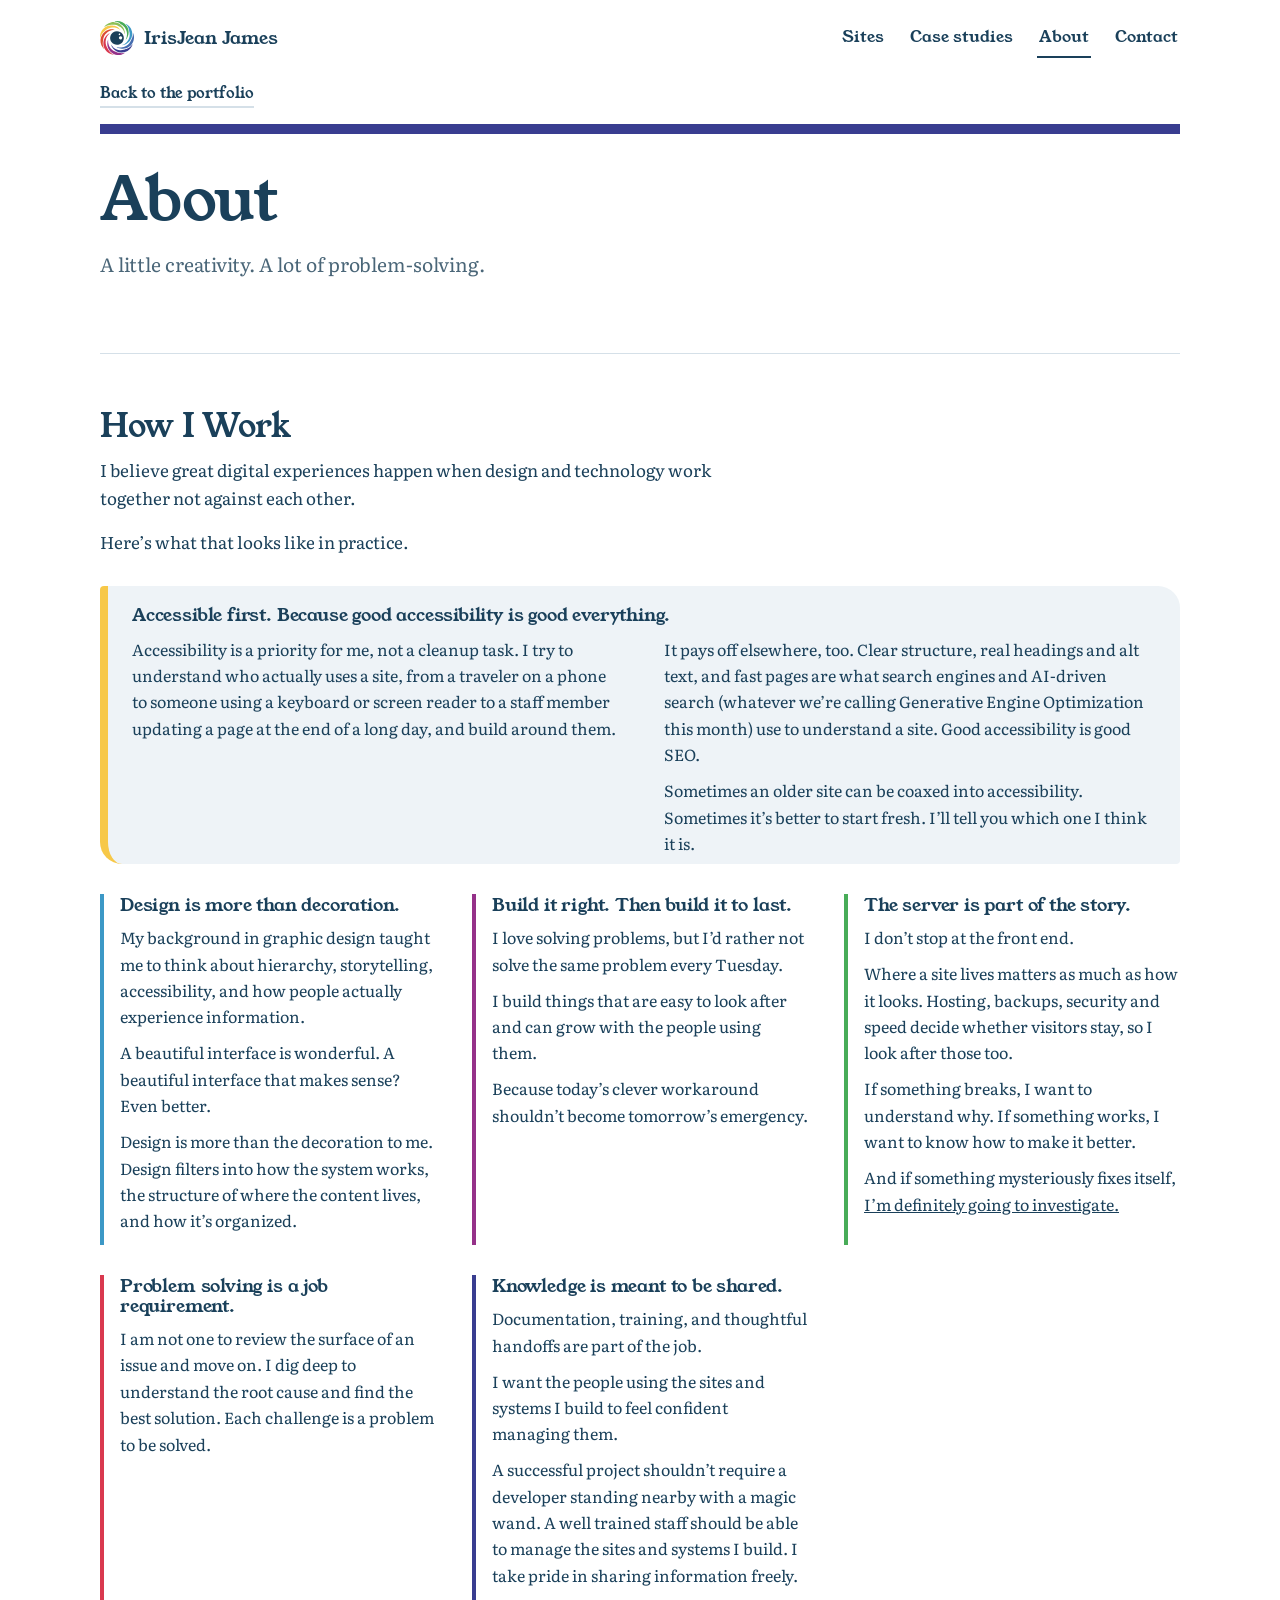
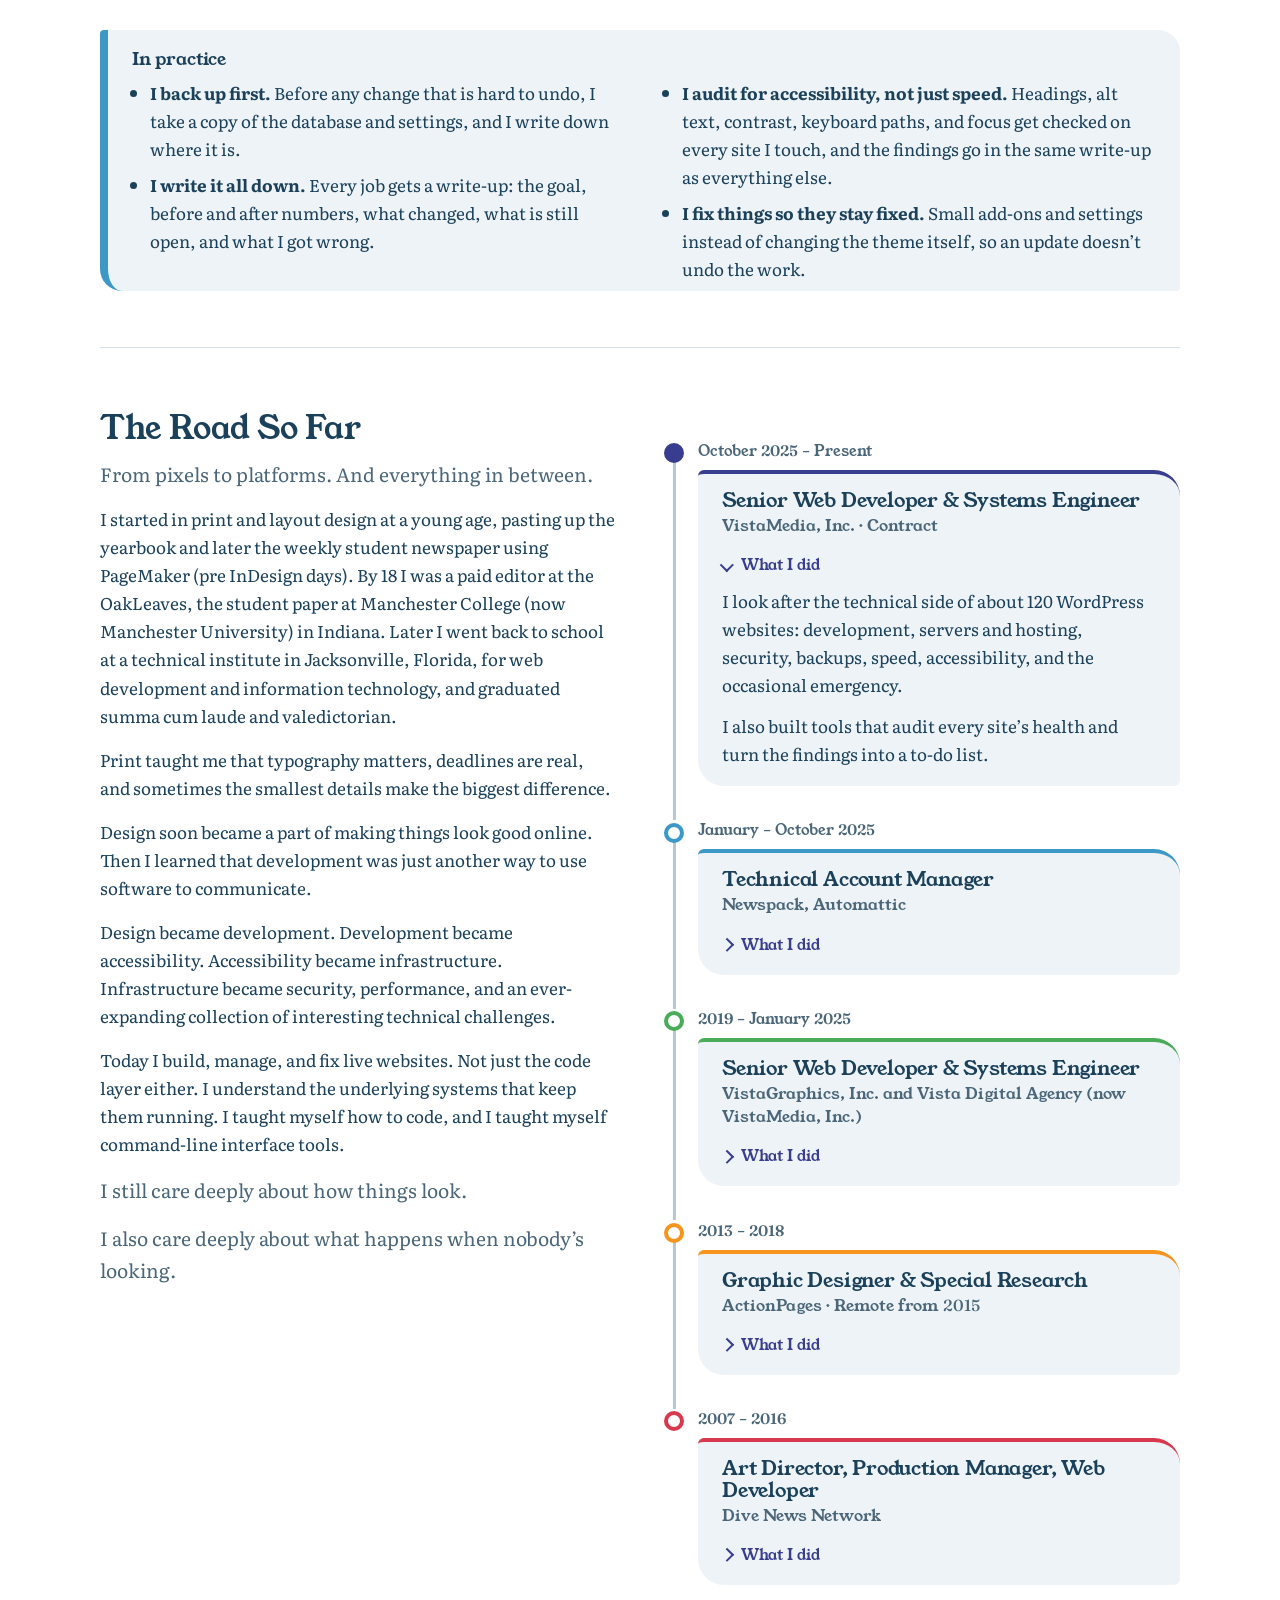
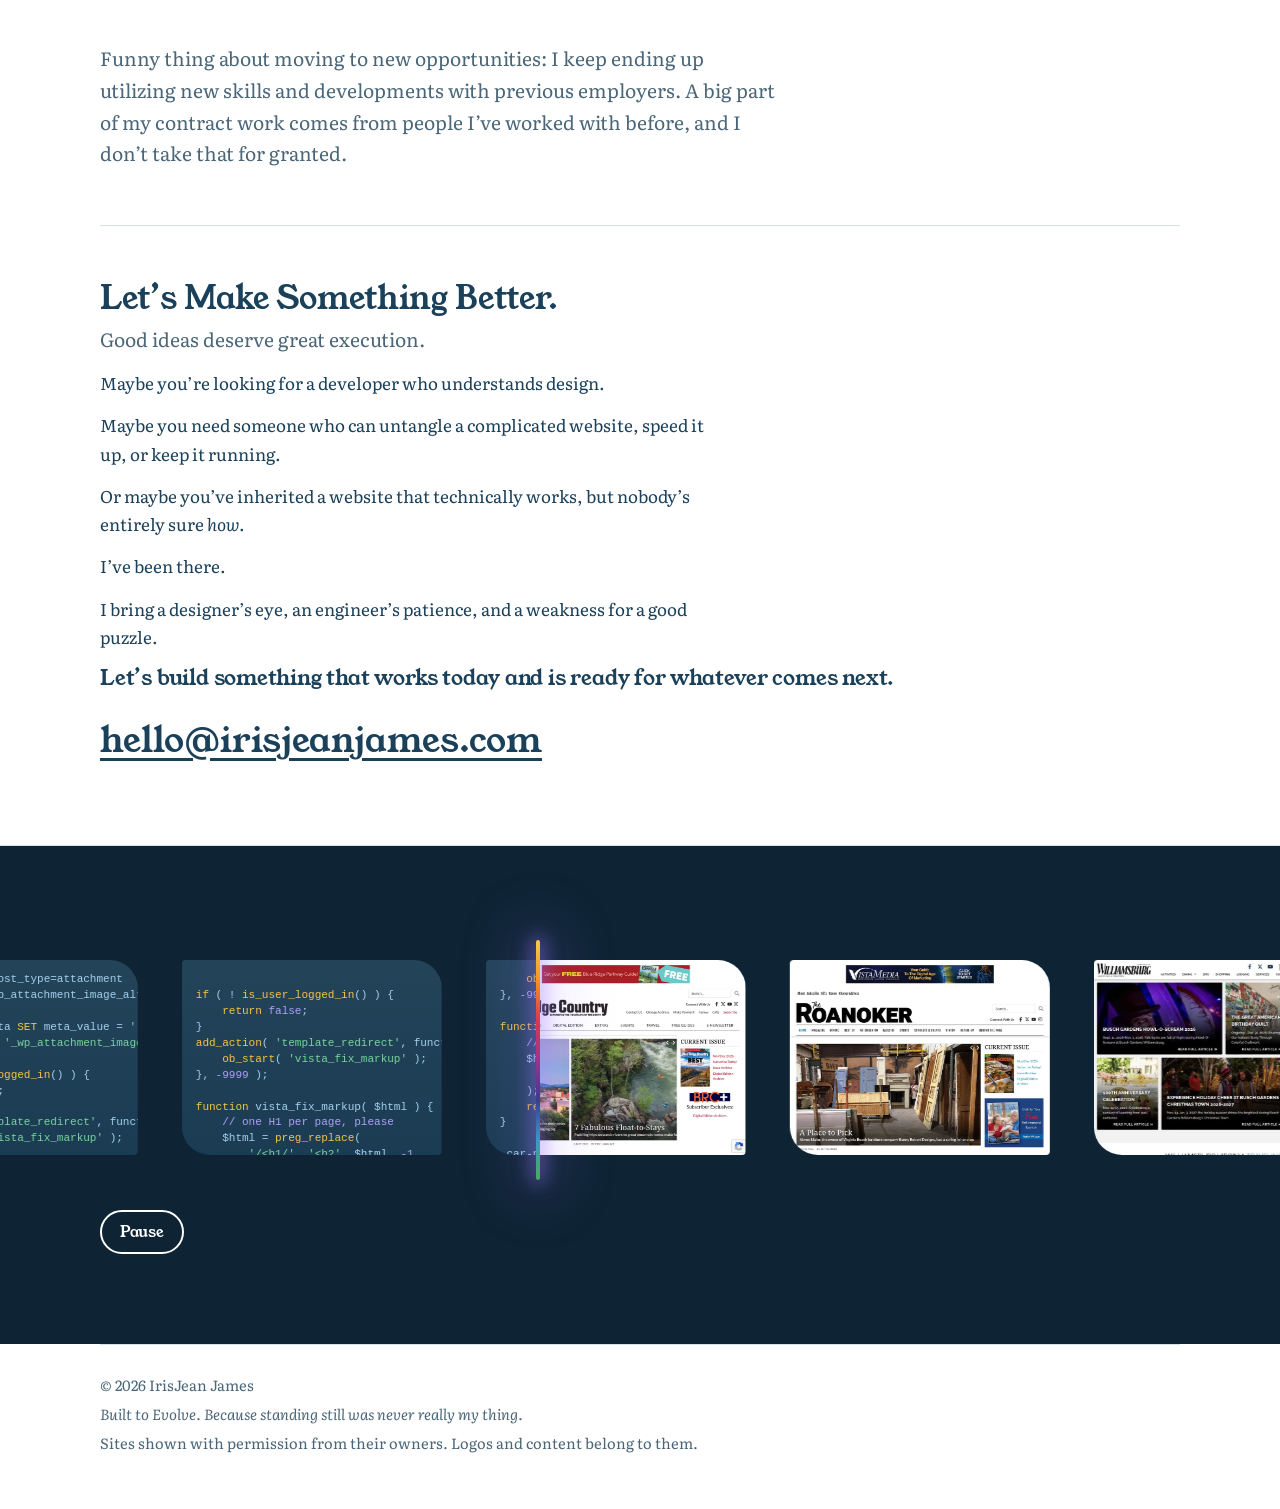
==== commit e437c9fe: "1.12 Verbiage updates" ====
--- a/about/index.html
+++ b/about/index.html
@@ -160,7 +160,7 @@
  
           </div>
         </div>
-      <p class="lede">Funny thing about leaving a job: I keep ending up back helping. A big part of my contract work comes from people I’ve worked with before, and I don’t take that for granted.</p>
+      <p class="lede">Funny thing about moving to new opportunities: I keep ending up utilizing new skills and developments with previous employers. A big part of my contract work comes from people I’ve worked with before, and I don’t take that for granted.</p>
       </section>
 
 
